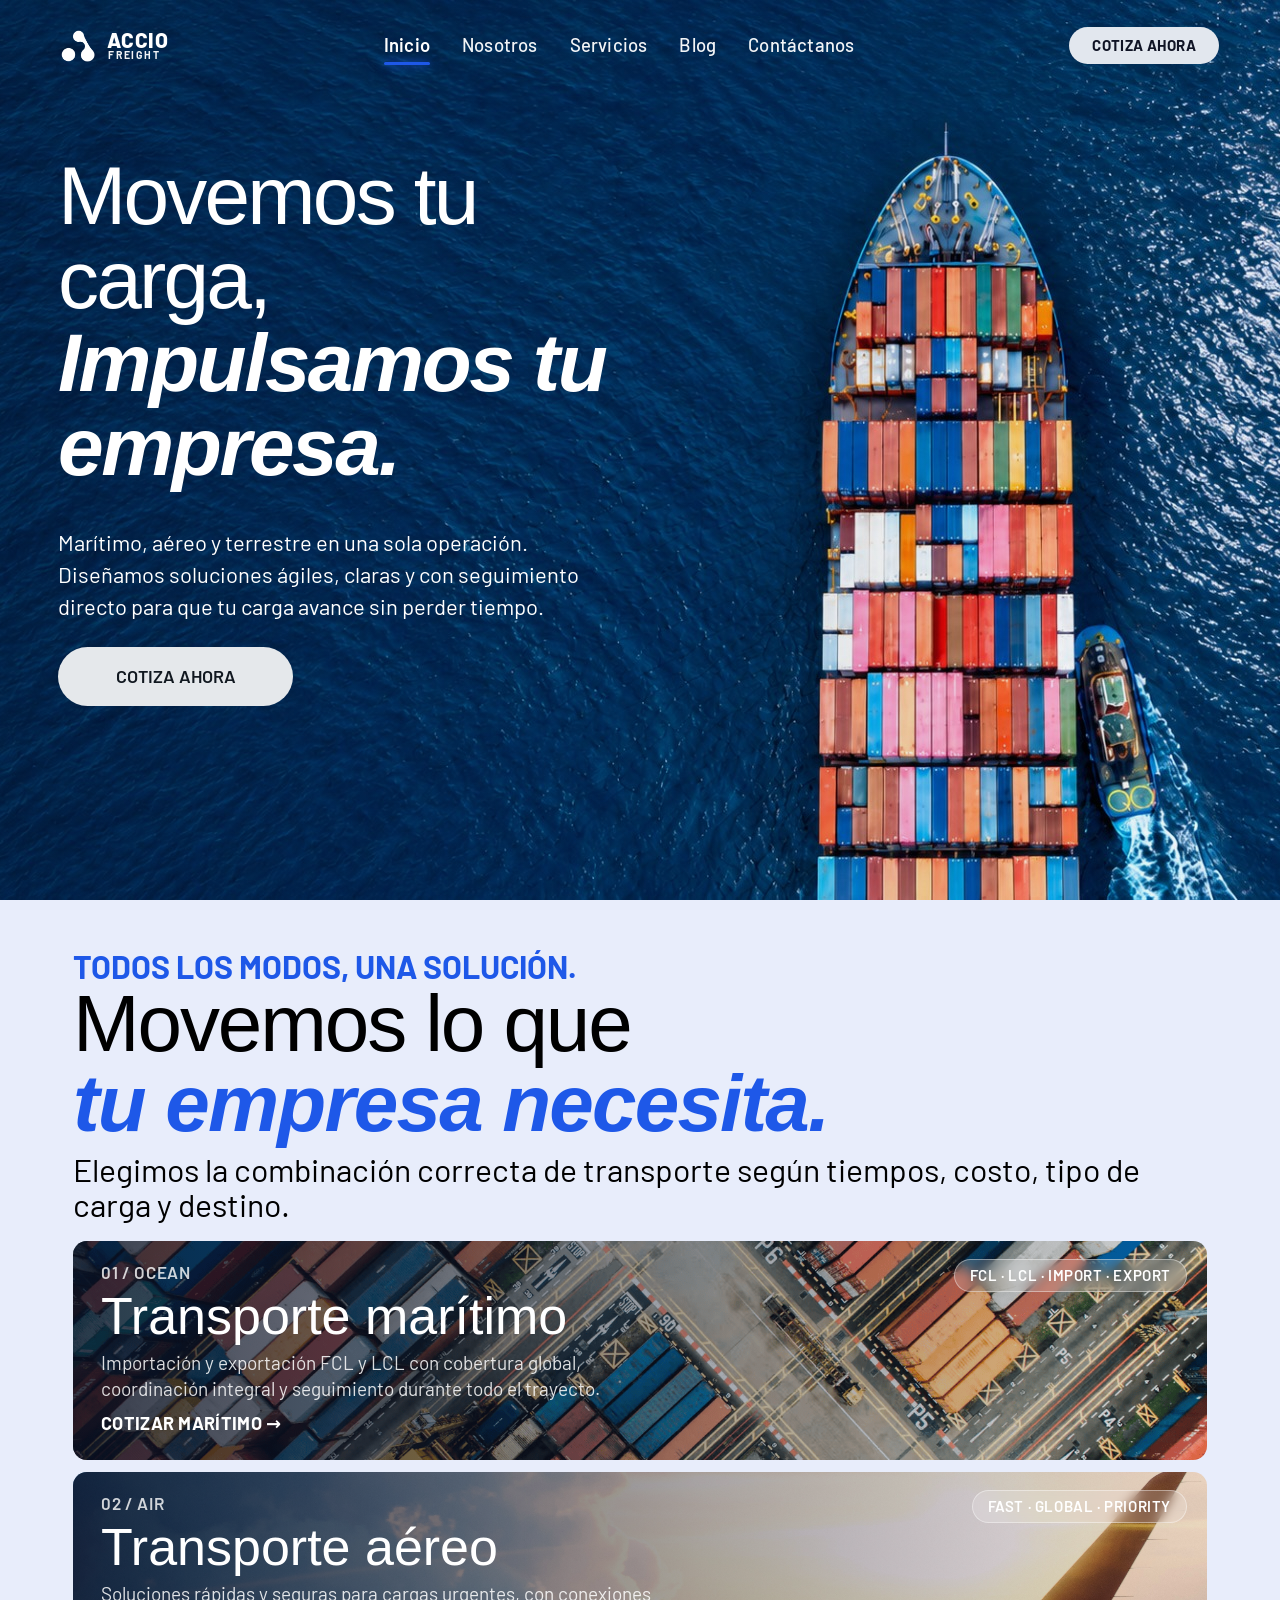
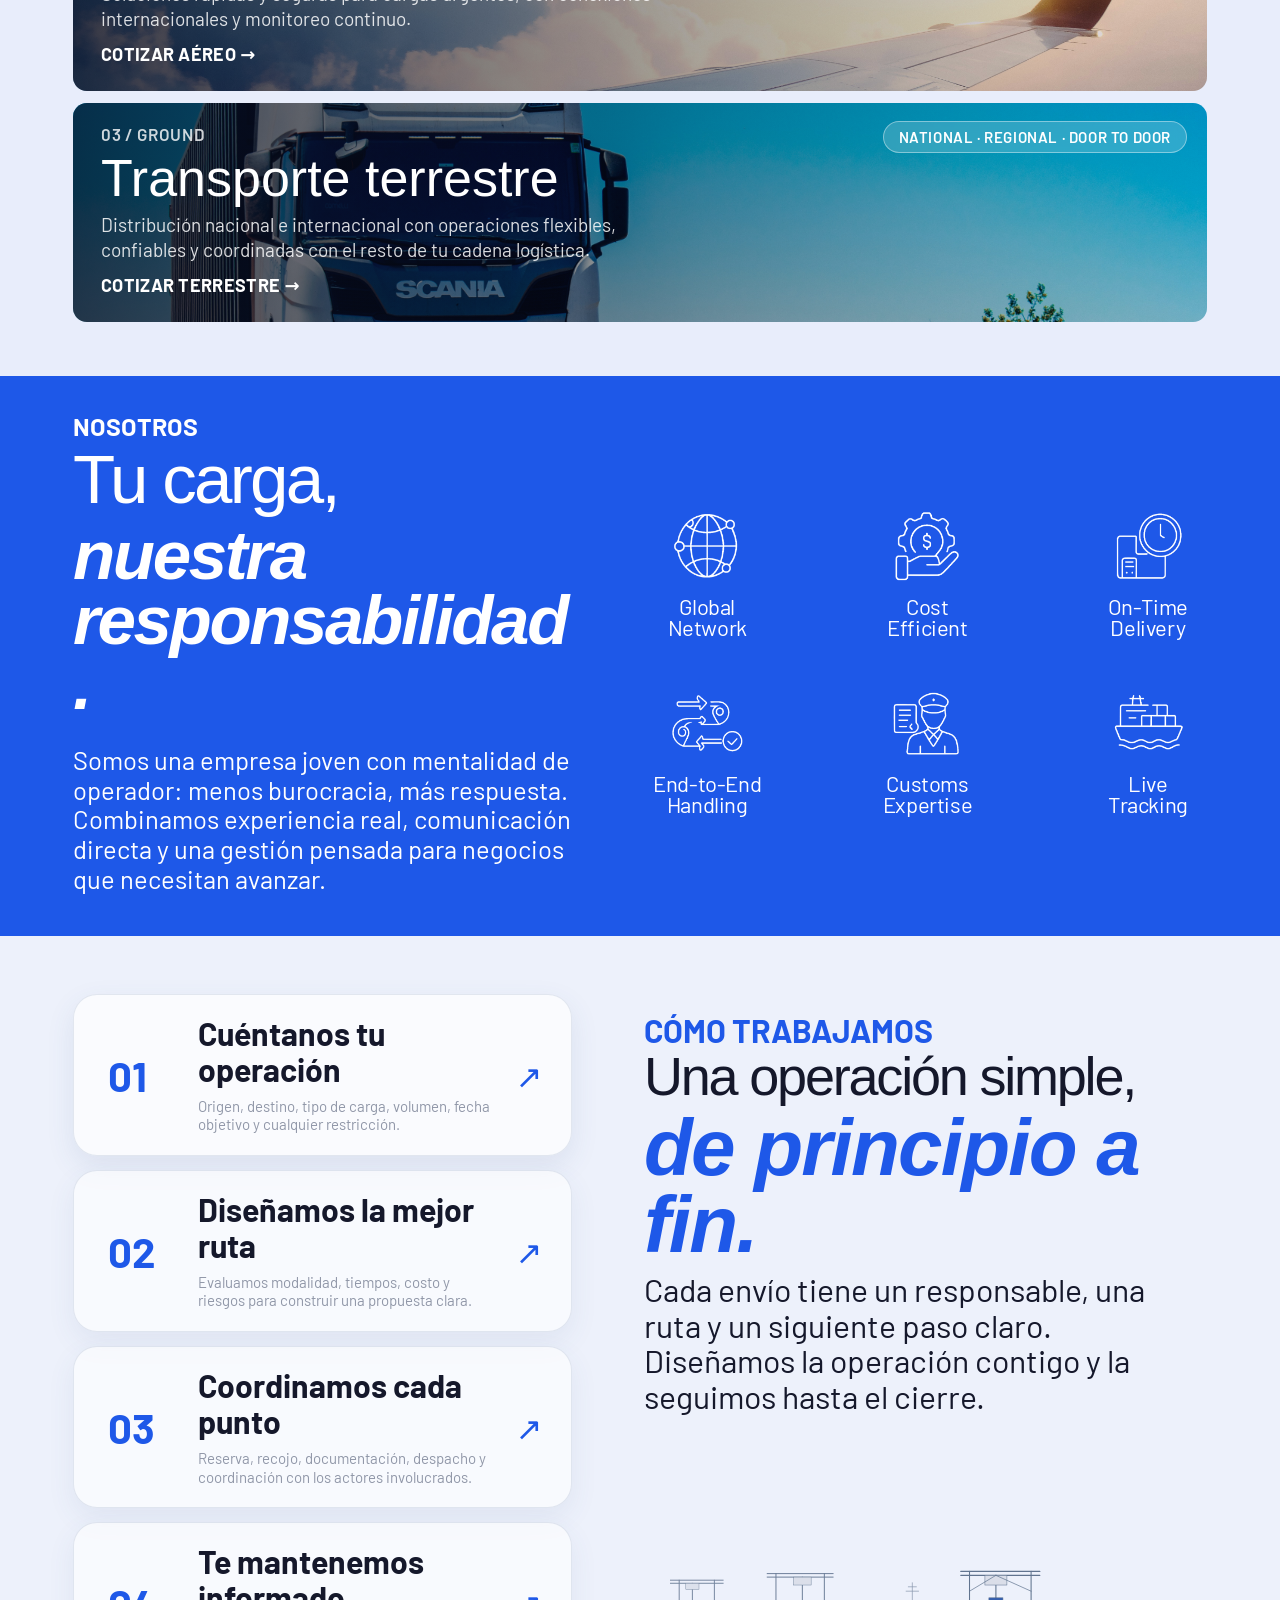
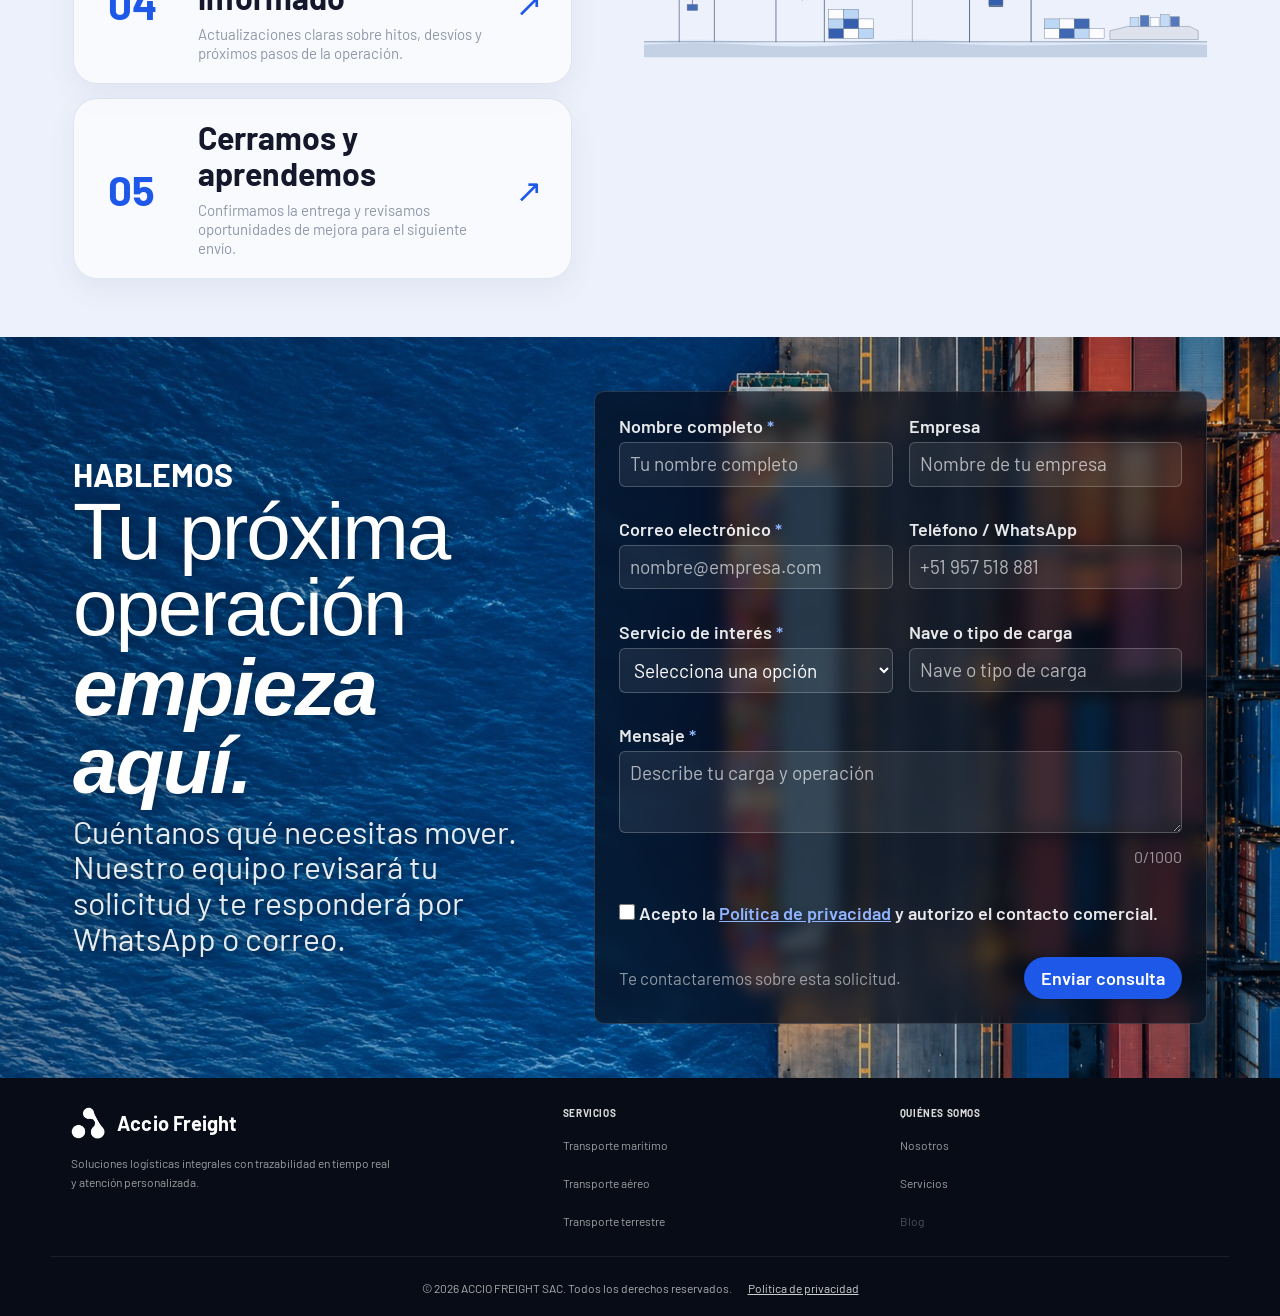
==== index.html @ 38544fed "Configurar SEO completo: favicon cuadrado, Open Graph, Schema.org Organization, sitemap y robots.txt" ====
<!DOCTYPE html>
<html lang="es">
<head>
<meta charset="UTF-8">
<meta name="viewport" content="width=device-width, initial-scale=1">
<title>Accio Freight | Movemos tu carga, impulsamos tu empresa</title>
<meta name="description" content="Agencia de carga en Perú: importaciones y exportaciones por vía marítima, aérea y terrestre, con respuesta directa y seguimiento de tu operación.">
<meta name="theme-color" content="#080c16">
<link rel="canonical" href="https://acciofreight.com/">

<!-- Favicon y Touch Icon para Google y Navegadores -->
<link rel="icon" type="image/png" sizes="512x512" href="favicon.png">
<link rel="apple-touch-icon" href="favicon.png">

<!-- Open Graph / Redes Sociales (WhatsApp, LinkedIn, Facebook) -->
<meta property="og:type" content="website">
<meta property="og:url" content="https://acciofreight.com/">
<meta property="og:title" content="Accio Freight | Movemos tu carga, impulsamos tu empresa">
<meta property="og:description" content="Agencia de carga en Perú: importaciones y exportaciones por vía marítima, aérea y terrestre, con respuesta directa y seguimiento de tu operación.">
<meta property="og:image" content="https://acciofreight.com/favicon.png">
<meta property="og:site_name" content="Accio Freight">

<!-- Twitter Cards -->
<meta name="twitter:card" content="summary">
<meta name="twitter:title" content="Accio Freight | Movemos tu carga, impulsamos tu empresa">
<meta name="twitter:description" content="Agencia de carga en Perú: importaciones y exportaciones por vía marítima, aérea y terrestre.">
<meta name="twitter:image" content="https://acciofreight.com/favicon.png">

<!-- Datos Estructurados Schema.org para Google (Knowledge Graph y Logo) -->
<script type="application/ld+json">
{
  "@context": "https://schema.org",
  "@type": "Organization",
  "name": "Accio Freight",
  "alternateName": "ACCIO FREIGHT SAC",
  "url": "https://acciofreight.com/",
  "logo": "https://acciofreight.com/favicon.png",
  "description": "Agencia de carga en Perú: importaciones y exportaciones por vía marítima, aérea y terrestre.",
  "sameAs": [
    "https://es.linkedin.com/company/accio-freight"
  ]
}
</script>

<link rel="preconnect" href="https://fonts.googleapis.com">
<link rel="preconnect" href="https://fonts.gstatic.com" crossorigin>

<link href="https://fonts.googleapis.com/css2?family=Barlow:ital,wght@0,400;0,500;0,600;0,700;1,700&display=swap" rel="stylesheet">
<style>
  :root{
    --blue:#1e58e8;
    --blue-dark:#123ea8;
    --lavender:#e7edfc;
    --navy:#080c16;
    --ink:#101425;
    --muted:#5c6272;
    --white:#ffffff;
    --radius:14px;
    --font-bukra:'29LT Bukra SemiCondensed','29LT Bukra',Arial Narrow,sans-serif;
  }
  *{box-sizing:border-box;margin:0;padding:0;}
  html{scroll-behavior:smooth;}
  body{
    font-family:'Barlow',system-ui,sans-serif;
    color:var(--ink);
    background:var(--white);
    line-height:1.55;
    font-size:20.8px;
    overflow-wrap:break-word;
    -webkit-font-smoothing:antialiased;
  }
  h1,h2,h3,h4{font-family:'Barlow',sans-serif;}
  img{max-width:100%;display:block;}
  a{text-decoration:none;color:inherit;}
  .wrap{max-width:1240px;margin:0 auto;padding:0 40px;}
  @media (max-width:640px){.wrap{padding:0 22px;}}
  .sr-only{position:absolute;width:1px;height:1px;padding:0;margin:-1px;overflow:hidden;clip:rect(0,0,0,0);white-space:nowrap;border:0;}
  .sr-only.focusable:focus{
    position:fixed;top:12px;left:12px;width:auto;height:auto;margin:0;overflow:visible;
    clip:auto;white-space:normal;z-index:9999;background:var(--blue);color:var(--white);
    padding:12px 20px;border:1px solid transparent;border-radius:999px;font-family:'Barlow',sans-serif;font-weight:600;
  }
  :focus-visible{outline:2px solid var(--blue);outline-offset:3px;}
  @media (prefers-reduced-motion: reduce){
    *{animation:none !important;transition:none !important;scroll-behavior:auto !important;}
  }
  @media (forced-colors: active){
    header,header *,.hero h1,.card,.card *,.contact,.contact *{forced-color-adjust:none;}
  }
  .btn{
    display:inline-flex;align-items:center;gap:6px;
    background:var(--blue);color:#fff;
    font-weight:600;font-size:18.2px;font-family:'Barlow',sans-serif;
    padding:13px 26px;border-radius:999px;
    border:1px solid transparent;cursor:pointer;transition:background .2s ease;
  }
  .btn:hover{background:var(--blue-dark);}

  /* Header */
  header{position:absolute;top:0;left:0;right:0;z-index:10;padding:28px 0;}
  header .wrap{display:flex;align-items:center;justify-content:space-between;}
  .logo{display:flex;align-items:center;gap:10px;color:#fff;font-weight:700;font-size:20.8px;font-family:'Barlow',sans-serif;}
  .logo-mark{height:34px;width:auto;flex-shrink:0;display:block;}
  nav{display:flex;align-items:center;gap:36px;}
  .nav-links{display:flex;gap:32px;}
  .nav-links a{color:rgba(255,255,255,.95);font-size:19.5px;font-weight:500;}
  .nav-links a:hover{opacity:.8;}
  .btn-cta{background:#e2e7ee;color:#101425;font-weight:600;font-size:16.25px;letter-spacing:.3px;padding:12px 22px;border:1px solid transparent;}
  .btn-cta:hover{background:#fff;}
  .menu-toggle{display:none;background:none;border:0;padding:10px;cursor:pointer;}
  .menu-toggle span{display:block;width:26px;height:2px;background:#fff;border-radius:2px;margin:5px 0;transition:transform .25s ease,opacity .2s ease;}
  .menu-toggle[aria-expanded="true"] span:nth-child(1){transform:translateY(7px) rotate(45deg);}
  .menu-toggle[aria-expanded="true"] span:nth-child(2){opacity:0;}
  .menu-toggle[aria-expanded="true"] span:nth-child(3){transform:translateY(-7px) rotate(-45deg);}
  @media (max-width:880px){
    nav{gap:14px;}
    .menu-toggle{display:block;}
    .nav-links{
      display:none;position:absolute;top:100%;left:0;right:0;
      flex-direction:column;gap:0;
      background:rgba(8,12,25,.97);
      padding:6px 22px 14px;
      border-top:1px solid rgba(255,255,255,.12);
      box-shadow:0 18px 30px rgba(0,0,0,.35);
    }
    .nav-links.open{display:flex;}
    .nav-links a{padding:14px 0;font-size:18.2px;border-bottom:1px solid rgba(255,255,255,.08);}
    .nav-links a:last-child{border-bottom:0;}
  }
  @media (max-width:640px){
    header{padding:18px 0;}
    header .logo-text{display:none;}
    .btn-cta{font-size:14.5px;padding:11px 16px;}
  }

  /* Hero */
  .hero{
    position:relative;min-height:100vh;
    display:flex;align-items:flex-start;justify-content:center;text-align:center;
    background:
      linear-gradient(180deg, rgba(6,10,30,.58) 0%, rgba(6,10,30,.46) 18%, rgba(6,10,30,.40) 45%, rgba(6,10,30,.32) 75%, rgba(6,10,30,.44) 100%),
      url('image1.jpg') center center/cover no-repeat;
    padding:170px 24px 60px;
  }
  .hero h1{
    color:#fff;font-weight:400;font-size:clamp(29px,7.46vw,86px);
    letter-spacing:1px;line-height:1.3;max-width:1560px;margin:0 auto;
    text-transform:uppercase;
    position:relative;top:10vh;
  }
  @media (max-width:640px){
    .hero{min-height:92vh;padding:130px 20px 50px;}
    .hero h1{font-size:clamp(32px,5.95vw,46px);letter-spacing:.5px;line-height:1.25;}
    .hero h1 br{display:none;}
  }

  /* Services */
  .services{background:var(--lavender);padding:100px 0 90px;}
  .eyebrow{color:var(--blue);font-weight:700;font-size:16.9px;letter-spacing:.4px;margin-bottom:16px;font-family:'Barlow',sans-serif;}
  .services h2{
    font-family:var(--font-bukra);
    font-size:clamp(36.4px,4.68vw,52px);
    font-weight:400;
    line-height:1.2;
    color:var(--ink);
  }
  .services h2 em{
    font-family:var(--font-bukra);
    color:var(--blue);
    font-style:italic;
    font-weight:400;
    display:block;
  }
  .services p.lead{
    font-family:'Barlow',sans-serif;
    color:var(--muted);
    max-width:none;
    margin-top:18px;
    font-size:20.8px;
  }
  .cards{margin-top:44px;display:flex;flex-direction:column;gap:18px;}
  .card{
    position:relative;border-radius:var(--radius);overflow:hidden;
    min-height:230px;display:flex;flex-direction:column;justify-content:flex-end;
    background-size:cover;background-position:center;
    color:#fff;padding:30px 34px;
  }
  .card::before{content:"";position:absolute;inset:0;background:linear-gradient(90deg, rgba(6,10,30,.72) 0%, rgba(6,10,30,.4) 45%, rgba(6,10,30,.08) 100%);}
  .card-1{background-image:url('images/maritimo.png');}
  .card-2{background-image:url('images/aereo.jpeg');}
  .card-3{background-image:url('images/transparente.jpeg');}
  .card-tag-pill{position:absolute;top:24px;right:28px;z-index:1;background:rgba(110,110,110,.88);border:1px solid rgba(255,255,255,.4);border-radius:999px;padding:6px 14px;font-size:13.65px;letter-spacing:.6px;font-weight:600;text-transform:uppercase;color:#fff;backdrop-filter:blur(6px);box-shadow:0 2px 10px rgba(0,0,0,.35);}
  .card-inner{position:relative;z-index:1;max-width:560px;}
  .card-tag{font-size:14.95px;letter-spacing:.8px;color:rgba(255,255,255,.8);margin-bottom:10px;font-weight:600;text-transform:uppercase;}
  .card h3{font-size:clamp(30px,5vw,45.5px);font-weight:600;margin-bottom:10px;line-height:1.15;}
  .card p{font-size:17.55px;color:rgba(255,255,255,.85);max-width:430px;margin-bottom:16px;font-family:'Barlow',sans-serif;}
  .card .link{font-size:16.25px;font-weight:700;color:#fff;letter-spacing:.3px;}
  @media (max-width:640px){
    .cards{gap:16px;}
    .card{min-height:210px;padding:56px 22px 26px;}
    .card-tag-pill{top:16px;right:16px;font-size:11.5px;padding:6px 12px;letter-spacing:.4px;}
    .card p{font-size:16.5px;}
    .card .link{font-size:15px;}
  }

  /* Nosotros - blue block */
  .about{background:var(--blue);color:#fff;padding:90px 0;}
  .about-grid{display:grid;grid-template-columns:1fr 1.05fr;gap:60px;align-items:center;}
  @media (max-width:900px){.about-grid{grid-template-columns:1fr;gap:44px;}}
  .about .eyebrow{
    color:#fff;
    font-family:'Barlow',sans-serif;
    font-size:17px;
    font-weight:700;
    letter-spacing:.35px;
    line-height:1.1;
    margin-bottom:10px;
  }
  .about h2{
    font-family:var(--font-bukra);
    font-size:clamp(48px,5.6vw,64px);
    font-weight:400;
    line-height:.93;
    letter-spacing:-1px;
  }
  .about h2 em{
    font-family:var(--font-bukra);
    font-style:italic;
    font-weight:700;
    display:block;
  }
  .about p{
    color:rgba(255,255,255,.85);
    margin-top:18px;
    font-family:'Barlow',sans-serif;
    font-size:20px;
    font-weight:400;
    line-height:1.18;
    max-width:470px;
    text-align:left;
  }
  @media (max-width:640px){
    .about h2{font-size:clamp(42px,12vw,56px);}
    .about p{font-size:18.2px;}
  }
  .feature-grid{display:grid;grid-template-columns:1fr 1fr 1fr;gap:34px 24px;}
  @media (max-width:520px){.feature-grid{grid-template-columns:1fr 1fr;}}
  .feature{text-align:center;}
  .feature svg{width:34px;height:34px;margin:0 auto 12px;display:block;}
  .feature span{display:block;font-size:18.2px;font-weight:600;line-height:1.35;font-family:'Barlow',sans-serif;}

  /* Process */
  .process{padding:100px 0;background:var(--lavender);}
  .process-grid{display:grid;grid-template-columns:1fr 1.1fr;gap:60px;align-items:center;}
  @media (max-width:900px){.process-grid{grid-template-columns:1fr;gap:44px;}}
  .process h2{font-size:clamp(36.4px,4.68vw,52px);font-weight:400;line-height:1.2;max-width:460px;color:var(--ink);}
  .process h2 em{color:var(--blue);font-style:italic;font-weight:700;display:block;}
  .process p{color:var(--muted);margin-top:18px;max-width:440px;font-size:20.15px;}
  .steps{display:flex;flex-direction:column;gap:10px;}
  .step{
    display:flex;gap:18px;align-items:center;
    border-radius:12px;padding:20px 24px;background:rgba(255,255,255,.5);
    transition:background .2s ease;
  }
  .step:first-child{background:#fff;box-shadow:0 10px 30px rgba(30,88,232,.1);}
  .step-num{font-weight:700;color:var(--blue);font-size:24.3px;font-family:'Barlow',sans-serif;min-width:38px;}
  .step-body{flex:1;}
  .step h4{font-size:17.15px;font-weight:600;margin-bottom:4px;font-family:'Barlow',sans-serif;}
  .step p{margin:0;font-size:13.8px;color:var(--muted);max-width:none;}
  .step-arrow{width:30px;height:30px;border-radius:50%;border:1px solid #c9d3ef;display:flex;align-items:center;justify-content:center;flex-shrink:0;color:var(--blue);font-size:15.5px;}

  /* Contact */
  .contact{position:relative;padding:0;color:#fff;}
  .contact-bg{
    position:relative;min-height:640px;display:flex;align-items:center;
    background:
      linear-gradient(90deg, rgba(4,10,30,.78) 0%, rgba(4,10,30,.45) 45%, rgba(4,10,30,.2) 100%),
      url('image2.jpg') center/cover no-repeat;
  }
  .contact-inner{position:relative;width:100%;max-width:1240px;margin:0 auto;padding:80px 40px;display:grid;grid-template-columns:1fr 1.15fr;gap:40px;align-items:center;}
  @media (max-width:900px){
    .contact-inner{grid-template-columns:1fr;gap:34px;padding:56px 22px;}
    .contact-bg{min-height:0;}
  }
  .contact .eyebrow{color:#fff;}
  .contact h2{font-size:clamp(36.4px,4.94vw,54.6px);font-weight:400;line-height:1.15;text-shadow:0 2px 16px rgba(0,0,0,.55);}
  .contact h2 em{font-style:italic;font-weight:700;display:block;}
  .contact-text p{color:rgba(255,255,255,.9);margin-top:18px;max-width:400px;font-size:19.5px;text-shadow:0 1px 10px rgba(0,0,0,.5);}
  form{
    background:rgba(8,12,25,.72);
    border:1px solid rgba(255,255,255,.14);
    border-radius:var(--radius);
    padding:30px;backdrop-filter:blur(8px);
    display:grid;gap:16px;
  }
  .form-row{display:grid;grid-template-columns:1fr 1fr;gap:16px;}
  @media (max-width:480px){
    .form-row{grid-template-columns:1fr;}
    form{padding:22px 18px;}
    .step{padding:16px 14px;gap:12px;}
    .step-num{font-size:32px;min-width:32px;}
    .step-arrow{width:26px;height:26px;font-size:13px;}
  }
  .field label{display:block;font-size:15.6px;font-weight:600;margin-bottom:6px;color:rgba(255,255,255,.9);}
  .field label .req{color:#8fb3ff;}
  input,select,textarea{
    width:100%;background:rgba(255,255,255,.07);
    border:1px solid rgba(255,255,255,.22);border-radius:8px;
    padding:11px 13px;color:#fff;font-size:17.55px;font-family:inherit;
    transition:border-color .2s ease, background .2s ease, box-shadow .2s ease;
  }
  input:hover,select:hover,textarea:hover{background:rgba(255,255,255,.1);}
  input:focus,select:focus,textarea:focus{
    outline:none;border-color:#8fb3ff;background:rgba(255,255,255,.1);
    box-shadow:0 0 0 3px rgba(30,88,232,.35);
  }
  input.invalid,select.invalid,textarea.invalid{border-color:rgba(255,140,140,.75);}
  input::placeholder,textarea::placeholder{color:rgba(255,255,255,.65);}
  select option{color:#000;}
  textarea{resize:vertical;min-height:110px;}
  .honeypot{position:absolute;left:-9999px;top:auto;width:1px;height:1px;overflow:hidden;border:0;padding:0;}
  .field-error{font-size:14.95px;color:#8fb3ff;margin-top:5px;opacity:0;transition:opacity .2s ease;min-height:1em;}
  .field-error.show{opacity:1;}
  .char-count{text-align:right;font-size:14.3px;color:rgba(255,255,255,.55);margin-top:4px;}
  .char-count.warning{color:#ffd28f;}
  .char-count.danger{color:#ff9f9f;}
  .consent{display:flex;align-items:flex-start;gap:8px;font-size:15.6px;color:rgba(255,255,255,.75);}
  .consent input{width:auto;min-width:16px;height:16px;margin-top:2px;accent-color:var(--blue);cursor:pointer;}
  .consent a{text-decoration:underline;color:#8fb3ff;font-weight:600;}
  .consent a:hover{color:#fff;}
  .form-footer{display:flex;align-items:center;justify-content:space-between;gap:16px;flex-wrap:wrap;}
  .form-footer p{font-size:15.6px;color:rgba(255,255,255,.55);}
  .btn .spinner{
    width:14px;height:14px;border:2px solid rgba(255,255,255,.35);border-top-color:#fff;
    border-radius:50%;display:none;animation:spin .7s linear infinite;
  }
  .btn.loading .spinner{display:inline-block;}
  .btn.loading .btn-text{opacity:.7;}
  .btn:disabled{opacity:.65;cursor:not-allowed;}
  @keyframes spin{to{transform:rotate(360deg);}}
  .form-success{
    display:none;align-items:center;gap:10px;
    background:rgba(30,88,232,.3);border:1px solid rgba(143,179,255,.45);
    color:#fff;padding:14px 16px;border-radius:8px;font-size:16.9px;
  }
  .form-success.show{display:flex;}
  .form-error-banner{
    display:none;align-items:center;gap:10px;
    background:rgba(160,35,35,.35);border:1px solid rgba(255,140,140,.5);
    color:#fff;padding:14px 16px;border-radius:8px;font-size:16.9px;
  }
  .form-error-banner.show{display:flex;}
  .form-error-whatsapp{color:#8fb3ff;text-decoration:underline;font-weight:600;}
  .form-error-whatsapp:hover{color:#fff;}

  /* Footer */
  footer{background:var(--navy);color:rgba(255,255,255,.6);padding:56px 0 32px;}
  footer .wrap.footer-grid,
  footer .footer-bottom{
    width:min(92vw, 1200px) !important;
    max-width:1200px !important;
    margin-left:auto !important;
    margin-right:auto !important;
    padding-left:20px !important;
    padding-right:20px !important;
  }
  .footer-grid{display:grid;grid-template-columns:1.5fr 1fr 1fr;gap:40px;}
  .footer-grid .logo{color:#fff;margin-bottom:14px;}
  .footer-grid p{font-size:16.9px;max-width:320px;line-height:1.6;font-family:'Barlow',sans-serif;}
  .footer-grid h5{color:rgba(255,255,255,.85);font-size:14.95px;letter-spacing:.6px;margin-bottom:16px;font-family:'Barlow',sans-serif;text-transform:uppercase;}
  .footer-grid ul{list-style:none;display:flex;flex-direction:column;gap:10px;}
  .footer-grid ul a{font-size:17.55px;}
  .footer-grid ul a:hover{color:#fff;}
  .footer-grid ul a.disabled{opacity:.45;pointer-events:none;}
  .footer-bottom{
    margin-top:36px !important;
    padding-top:22px !important;
    border-top:1px solid rgba(255,255,255,.08);
    font-size:13px;
    display:flex !important;
    justify-content:center !important;
    align-items:center !important;
    flex-wrap:wrap;
    gap:16px;
    color:rgba(255,255,255,.65);
  }
  .footer-bottom a{
    color:rgba(255,255,255,.8);
    text-decoration:underline;
    transition:color .2s ease;
  }
  .footer-bottom a:hover{
    color:#fff;
  }

  @media (max-width:768px){
    .footer-grid{grid-template-columns:1fr !important;gap:28px !important;}
    .footer-bottom{flex-direction:column !important;text-align:center !important;gap:10px !important;}
  }


  /* =========================================================
     Ajustes visuales basados en la maqueta PDF de Accio Freight
     Tipografía: Barlow + 29LT Bukra SemiCondensed (si está instalada/licenciada)
     ========================================================= */
  :root{
    --blue:#1e58e8;
    --blue-dark:#123ea8;
    --lavender:#edf1fb;
    --ink:#15182b;
  }

  body{font-size:18px;background:#fff;}
  .wrap{max-width:1180px;padding:0 42px;}

  /* Encabezado superpuesto sobre hero */
  header{padding:22px 0;}
  header .wrap{max-width:1180px;}
  .logo{font-size:15px;letter-spacing:.2px;}
  .logo-mark{height:30px;}
  nav{gap:28px;}
  .nav-links{gap:26px;}
  .nav-links a{font-size:14px;font-weight:500;letter-spacing:.2px;}
  .btn-cta{font-size:12px;padding:9px 20px;border-radius:999px;}

  /* HERO: composición izquierda como la maqueta */
  .hero{
    min-height:620px;
    height:76vh;
    max-height:760px;
    display:flex;
    align-items:center;
    justify-content:flex-start;
    text-align:left;
    padding:110px 0 44px;
    background:
      linear-gradient(90deg, rgba(3,22,48,.28) 0%, rgba(3,22,48,.12) 46%, rgba(3,22,48,.02) 100%),
      url('[data-uri]') center center/cover no-repeat;
  }
  .hero-content{width:min(1180px,100%);margin:0 auto;padding:0 42px;color:#fff;}
  .hero h1{
    position:static;
    margin:0;
    max-width:610px;
    font-family:var(--font-bukra);
    font-size:clamp(48px,5.1vw,78px);
    font-weight:400;
    letter-spacing:-1.6px;
    line-height:.94;
    text-transform:none;
    text-shadow:0 2px 18px rgba(0,0,0,.22);
  }
  .hero h1 em{font-family:var(--font-bukra);font-style:italic;font-weight:400;}
  .hero-content p{
    margin-top:22px;
    max-width:650px;
    font-family:'Barlow',sans-serif;
    font-size:17px;
    font-weight:500;
    line-height:1.22;
    color:rgba(255,255,255,.96);
    text-shadow:0 1px 10px rgba(0,0,0,.35);
  }
  .hero-btn{margin-top:18px;background:#fff;color:#101425;font-size:12px;padding:9px 21px;}
  .hero-btn:hover{background:#eef1f4;}

  /* Servicios */
  .services{padding:50px 0 54px;background:var(--lavender);}
  .services .eyebrow{font-size:13px;margin-bottom:0;color:#1e58e8;letter-spacing:.25px;line-height:1.05;}
  .services h2{
    font-family:var(--font-bukra);
    font-size:clamp(39px,4.4vw,58px);
    line-height:.98;
    letter-spacing:-1px;
    margin-top:0;
  }
  .services h2 em{font-family:var(--font-bukra);font-style:italic;font-weight:400;color:#1e58e8;}
  .services p.lead{margin-top:8px;font-size:16px;color:#252a37;}
  .cards{margin-top:18px;gap:12px;}
  .card{min-height:178px;border-radius:14px;padding:22px 28px;background-position:center;}
  .card::before{background:linear-gradient(90deg,rgba(8,15,35,.78),rgba(8,15,35,.35) 55%,rgba(8,15,35,.08));}
  .card-inner{max-width:590px;}
  .card-tag{font-size:10px;margin-bottom:5px;letter-spacing:.65px;}
  .card h3{font-family:var(--font-bukra);font-size:36px;line-height:1;font-weight:400;margin-bottom:6px;}
  .card p{font-size:12.5px;line-height:1.28;max-width:535px;margin-bottom:9px;}
  .card .link{font-size:10.5px;}
  .card-tag-pill{top:18px;right:20px;font-size:9px;padding:5px 10px;background:rgba(255,255,255,.18);box-shadow:none;}

  /* Nosotros */
  .about{padding:54px 0;background:var(--blue);}
  .about-grid{grid-template-columns:.92fr 1.08fr;gap:72px;}
  .about .eyebrow{font-size:13px;margin-bottom:3px;}
  .about h2{font-family:var(--font-bukra);font-size:clamp(42px,4.5vw,59px);font-weight:400;line-height:.92;letter-spacing:-1px;}
  .about h2 em{font-family:var(--font-bukra);font-style:italic;font-weight:400;}
  .about p{font-size:16px;line-height:1.25;max-width:450px;margin-top:13px;text-align:left;}
  .feature-grid{gap:26px 22px;}
  .feature svg{width:36px;height:36px;margin-bottom:7px;}
  .feature span{font-size:15px;font-weight:500;line-height:1.08;}

  /* Proceso: pasos a la izquierda, texto a la derecha como PDF */
  .process{padding:48px 0 44px;background:var(--lavender);position:relative;overflow:hidden;}
  .process-grid{grid-template-columns:1.05fr .95fr;gap:72px;align-items:center;}
  .process-grid>.steps{order:1;}
  .process-grid>.process-copy{order:2;}
  .process .eyebrow{font-size:13px;margin-bottom:3px;}
  .process h2{font-family:var(--font-bukra);font-size:clamp(39px,4.25vw,55px);font-weight:400;line-height:.94;max-width:510px;letter-spacing:-.8px;}
  .process h2 em{font-family:var(--font-bukra);font-style:italic;font-weight:400;color:#1e58e8;}
  .process p{font-size:15.5px;line-height:1.25;max-width:510px;margin-top:13px;color:#313746;}
  .steps{gap:8px;}
  .step{padding:12px 18px;background:#fff;border-radius:10px;box-shadow:0 4px 16px rgba(58,84,140,.07);}
  .step:first-child{box-shadow:0 5px 18px rgba(40,99,232,.11);}
  .step-num{font-size:18px;min-width:32px;}
  .step h4{font-size:13px;margin-bottom:1px;}
  .step p{font-size:10.5px;margin:0;color:#7a8190;}
  .step-arrow{width:24px;height:24px;font-size:12px;}

  /* Contacto */
  .contact-bg{
    min-height:500px;
    background:
      linear-gradient(90deg,rgba(3,22,48,.43) 0%,rgba(3,22,48,.20) 45%,rgba(3,22,48,.18) 100%),
      url('[data-uri]') center center/cover no-repeat;
  }
  .contact-inner{max-width:1180px;padding:54px 42px;grid-template-columns:.85fr 1.15fr;gap:68px;}
  .contact .eyebrow{font-size:13px;margin-bottom:3px;}
  .contact h2{font-family:var(--font-bukra);font-size:clamp(43px,4.7vw,61px);font-weight:400;line-height:.93;text-shadow:0 2px 12px rgba(0,0,0,.3);}
  .contact h2 em{font-family:var(--font-bukra);font-style:italic;font-weight:400;}
  .contact-text p{font-size:15px;line-height:1.22;margin-top:14px;}
  form{padding:24px;background:rgba(8,12,25,.68);border-radius:10px;gap:12px;}
  .field label{font-size:11px;margin-bottom:4px;}
  input,select,textarea{font-size:13px;padding:9px 10px;border-radius:6px;}
  textarea{min-height:82px;}
  .consent,.form-footer p{font-size:11px;}
  .form-footer .btn{font-size:11px;padding:9px 16px;}

  /* Footer compacto */
  footer{padding:28px 0 18px;}
  .footer-grid{gap:28px;}
  .footer-grid p,.footer-grid ul a{font-size:12px;}
  .footer-grid h5{font-size:10px;margin-bottom:9px;}
  .footer-bottom{font-size:12px;margin:22px auto 0 !important;padding-top:14px;}

  @media (max-width:900px){
    .hero{height:auto;min-height:680px;background-position:64% center;}
    .hero-content{padding:0 28px;}
    .hero h1{font-size:clamp(46px,9vw,80px);max-width:520px;}
    .hero-content p{font-size:15px;max-width:520px;}
    .process-grid>div:first-child,.process-grid>.steps{order:initial;}
    .process-grid{grid-template-columns:1fr;gap:34px;}
    .contact-inner{grid-template-columns:1fr;gap:28px;}
  }
  @media (max-width:640px){
    .wrap{padding:0 22px;}
    .hero{min-height:650px;padding-top:95px;background-position:68% center;}
    .hero-content{padding:0 22px;}
    .hero h1{font-size:44px;line-height:.97;letter-spacing:-.8px;}
    .hero-content p{font-size:14px;max-width:330px;}
    .hero-desktop{display:none;}
    .services,.about,.process{padding-top:42px;padding-bottom:42px;}
    .services h2,.about h2,.process h2,.contact h2{font-size:40px;}
    .card{min-height:210px;padding:52px 20px 20px;}
    .card h3{font-size:31px;}
    .about-grid{grid-template-columns:1fr;gap:38px;}
    .contact-inner{padding:44px 22px;}
  }



  /* Tipografía de referencia — bloque Servicios */
  .services .eyebrow{
    font-family:'Barlow',system-ui,sans-serif !important;
    font-style:normal;
    font-weight:700;
  }
  .services h2{
    font-family:'29LT Bukra SemiCondensed','29LT Bukra',Arial Narrow,sans-serif !important;
    font-style:normal;
    font-weight:400;
  }
  .services h2 em{
    font-family:'29LT Bukra SemiCondensed','29LT Bukra',Arial Narrow,sans-serif !important;
    font-style:italic !important;
    font-weight:400;
  }
  .services p.lead{
    font-family:'Barlow',system-ui,sans-serif !important;
    font-style:normal;
    font-weight:400;
  }

  /* Ajuste final según captura de referencia del bloque Servicios */
  .services{
    background:#e8edfb !important;
  }
  .services .eyebrow{
    font-family:'Barlow',system-ui,sans-serif !important;
    color:#1e58e8 !important;
    font-size:32px !important;
    line-height:1 !important;
    font-weight:700 !important;
    letter-spacing:0 !important;
    margin-bottom:4px !important;
  }
  .services h2{
    font-family:'29LT Bukra SemiCondensed','29LT Bukra','Arial Narrow',sans-serif !important;
    color:#000 !important;
    font-size:80px !important;
    line-height:.94 !important;
    font-weight:400 !important;
    letter-spacing:-2.1px !important;
    margin:0 !important;
  }
  .services h2 em{
    font-family:'29LT Bukra SemiCondensed','29LT Bukra','Arial Narrow',sans-serif !important;
    color:#1e58e8 !important;
    font-size:80px !important;
    line-height:.98 !important;
    font-style:italic !important;
    font-weight:700 !important;
    letter-spacing:-1.8px !important;
    margin-top:4px !important;
  }
  .services p.lead{
    font-family:'Barlow',system-ui,sans-serif !important;
    color:#000 !important;
    font-size:32px !important;
    line-height:1.12 !important;
    font-weight:400 !important;
    letter-spacing:0 !important;
    margin-top:8px !important;
  }

  @media (max-width:900px){
    .services .eyebrow{font-size:18px !important;}
    .services h2{font-size:56px !important;}
    .services p.lead{font-size:32px !important;}
  }
  @media (max-width:640px){
    .services .eyebrow{font-size:15px !important;}
    .services h2{font-size:42px !important;letter-spacing:-1.2px !important;}
    .services p.lead{font-size:18px !important;line-height:1.2 !important;}
  }

</style>
<noscript><style>
  @media (max-width:880px){
    header{position:static!important;background:var(--navy);}
    nav{flex-wrap:wrap;}
    .nav-links{display:flex!important;position:static;flex-direction:row;flex-wrap:wrap;gap:0 18px;background:none;padding:6px 0;border:0;box-shadow:none;}
    .nav-links a{padding:8px 0;border-bottom:0;font-size:17px;}
    .menu-toggle{display:none!important;}
    .hero{padding-top:64px;}
  }
</style></noscript>

<style id="hero-second-capture-adjustments">
/* Ajuste fino del hero para replicar la segunda captura (1536 × 877) */
@media (min-width: 901px){
  header{
    padding:25px 0 0;
  }
  header .wrap{
    width:100%;
    max-width:none;
    padding:0 38px;
  }
  .logo{
    gap:13px;
    font-size:20px;
    font-weight:700;
    letter-spacing:.1px;
  }
  .logo-mark{
    height:34px;
    width:auto;
  }
  nav{
    gap:32px;
  }
  .nav-links{
    gap:34px;
  }
  .nav-links a{
    font-size:18px;
    font-weight:500;
    letter-spacing:.15px;
  }
  .btn-cta{
    min-width:169px;
    min-height:53px;
    justify-content:center;
    padding:15px 28px;
    border-radius:999px;
    font-size:16px;
    font-weight:600;
    letter-spacing:.15px;
  }

  .hero{
    min-height:100vh;
    height:100vh;
    max-height:none;
    padding:0;
    align-items:center;
    justify-content:flex-start;
    text-align:left;
    background-position:center center;
    background-size:cover;
  }
  .hero-content{
    width:100%;
    max-width:none;
    margin:0;
    padding:0 27px;
    transform:translateY(42px);
  }
  .hero h1{
    max-width:620px;
    margin:0;
    font-family:var(--font-bukra);
    font-size:clamp(76px,5.75vw,89px);
    font-weight:400;
    line-height:1.08;
    letter-spacing:-2.1px;
    text-transform:none;
    text-shadow:0 2px 16px rgba(0,0,0,.18);
  }
  .hero h1 em{
    font-family:var(--font-bukra);
    font-style:italic;
    font-weight:400;
  }
  .hero-content p{
    max-width:660px;
    margin-top:28px;
    font-family:'Barlow',system-ui,sans-serif;
    font-size:32px;
    font-weight:500;
    line-height:1.35;
    color:#fff;
    text-shadow:0 1px 8px rgba(0,0,0,.3);
  }
  .hero-btn{
    min-width:167px;
    min-height:52px;
    justify-content:center;
    margin-top:22px;
    padding:14px 28px;
    border-radius:999px;
    font-size:16px;
    font-weight:600;
    letter-spacing:.05px;
    background:#fff;
    color:#101425;
  }
}
</style>


<style>
  /* Ajuste final de grosor para "nuestra responsabilidad." */
  .about h2 em{
    font-family:var(--font-bukra);
    font-style:italic;
    font-weight:800;
  }
</style>


<style>
  /* Replica tipográfica del bloque Servicios en "Cómo trabajamos".
     Se conservan los colores existentes de la sección. */
  .process .eyebrow{
    font-family:'Barlow',system-ui,sans-serif !important;
    font-style:normal !important;
    font-size:32px !important;
    line-height:1 !important;
    font-weight:700 !important;
    letter-spacing:0 !important;
    margin-bottom:4px !important;
  }

  .process h2{
    font-family:'29LT Bukra SemiCondensed','29LT Bukra','Arial Narrow',sans-serif !important;
    font-style:normal !important;
    font-size:80px !important;
    line-height:.94 !important;
    font-weight:400 !important;
    letter-spacing:-2.1px !important;
    margin:0 !important;
    max-width:none !important;
  }

  .process h2 em{
    font-family:'29LT Bukra SemiCondensed','29LT Bukra','Arial Narrow',sans-serif !important;
    font-size:80px !important;
    line-height:.98 !important;
    font-style:italic !important;
    font-weight:700 !important;
    letter-spacing:-1.8px !important;
    margin-top:4px !important;
    display:block !important;
  }

  .process > .wrap.process-grid > div > p{
    font-family:'Barlow',system-ui,sans-serif !important;
    font-style:normal !important;
    font-size:32px !important;
    line-height:1.12 !important;
    font-weight:400 !important;
    letter-spacing:0 !important;
    margin-top:8px !important;
    max-width:none !important;
  }

  @media (max-width:900px){
    .process .eyebrow{font-size:18px !important;}
    .process h2{font-size:56px !important;}
    .process > .wrap.process-grid > div > p{font-size:32px !important;}
  }

  @media (max-width:640px){
    .process .eyebrow{font-size:15px !important;}
    .process h2{
      font-size:42px !important;
      letter-spacing:-1.2px !important;
    }
    .process > .wrap.process-grid > div > p{
      font-size:18px !important;
      line-height:1.2 !important;
    }
  }
</style>


<style>
  /* Replica tipográfica del bloque NOSOTROS en HABLEMOS.
     Se mantienen intactos los colores existentes de la sección. */
  .contact .eyebrow{
    font-family:'Barlow',system-ui,sans-serif !important;
    font-style:normal !important;
    font-size:32px !important;
    line-height:1 !important;
    font-weight:700 !important;
    letter-spacing:0 !important;
    margin-bottom:4px !important;
  }

  .contact h2{
    font-family:'29LT Bukra SemiCondensed','29LT Bukra','Arial Narrow',sans-serif !important;
    font-style:normal !important;
    font-size:80px !important;
    line-height:.94 !important;
    font-weight:400 !important;
    letter-spacing:-2.1px !important;
    margin:0 !important;
    max-width:none !important;
  }

  .contact h2 em{
    font-family:'29LT Bukra SemiCondensed','29LT Bukra','Arial Narrow',sans-serif !important;
    font-size:80px !important;
    line-height:.98 !important;
    font-style:italic !important;
    font-weight:800 !important;
    letter-spacing:-1.8px !important;
    margin-top:4px !important;
    display:block !important;
  }

  .contact-text p{
    font-family:'Barlow',system-ui,sans-serif !important;
    font-style:normal !important;
    font-size:32px !important;
    line-height:1.12 !important;
    font-weight:400 !important;
    letter-spacing:0 !important;
    margin-top:8px !important;
    max-width:none !important;
  }

  @media (max-width:900px){
    .contact .eyebrow{font-size:18px !important;}
    .contact h2{font-size:56px !important;}
    .contact-text p{font-size:32px !important;}
  }

  @media (max-width:640px){
    .contact .eyebrow{font-size:15px !important;}
    .contact h2{
      font-size:42px !important;
      letter-spacing:-1.2px !important;
    }
    .contact-text p{
      font-size:18px !important;
      line-height:1.2 !important;
    }
  }
</style>


<style>
/* === Ajuste visual final: CÓMO TRABAJAMOS según la captura de referencia === */
.process{
  position:relative !important;
  overflow:hidden !important;
  background:var(--lavender) !important;
  padding:58px 0 58px !important;
  min-height:670px !important;
}
.process .wrap.process-grid{
  width:min(95vw,1560px) !important;
  max-width:1560px !important;
  padding:0 18px !important;
  margin:0 auto !important;
  display:grid !important;
  grid-template-columns:minmax(0,44%) minmax(0,56%) !important;
  gap:72px !important;
  align-items:start !important;
}

/* columna izquierda */
.process .steps{
  order:1 !important;
  display:flex !important;
  flex-direction:column !important;
  gap:14px !important;
  padding-top:0 !important;
}
.process .step{
  min-height:106px !important;
  border-radius:24px !important;
  padding:21px 28px 21px 34px !important;
  display:grid !important;
  grid-template-columns:72px 1fr 28px !important;
  gap:18px !important;
  align-items:center !important;
  background:rgba(255,255,255,.62) !important;
  border:1.5px solid rgba(76,101,151,.14) !important;
  box-shadow:0 10px 28px rgba(58,85,135,.08) !important;
}
.process .step:first-child{
  background:rgba(255,255,255,.72) !important;
  box-shadow:0 10px 28px rgba(58,85,135,.10) !important;
}
.process .step-num{
  min-width:0 !important;
  font-family:'Barlow',system-ui,sans-serif !important;
  font-size:42px !important;
  line-height:1 !important;
  font-weight:700 !important;
  color:var(--blue) !important;
}
.process .step-body h4{
  font-family:'Barlow',system-ui,sans-serif !important;
  font-size:32px !important;
  line-height:1.12 !important;
  font-weight:700 !important;
  margin:0 0 9px !important;
  color:var(--ink) !important;
}
.process .step-body p{
  font-family:'Barlow',system-ui,sans-serif !important;
  font-size:15px !important;
  line-height:1.25 !important;
  font-weight:400 !important;
  margin:0 !important;
  max-width:none !important;
  color:#9097a8 !important;
}
.process .step-arrow{
  width:auto !important;
  height:auto !important;
  border:0 !important;
  border-radius:0 !important;
  font-family:'Barlow',system-ui,sans-serif !important;
  font-size:32px !important;
  line-height:1 !important;
  font-weight:500 !important;
  color:var(--blue) !important;
}

/* columna derecha */
.process .process-copy{
  order:2 !important;
  position:relative !important;
  min-height:605px !important;
  padding:20px 0 240px 0 !important;
  z-index:1 !important;
}
.process .process-copy .eyebrow{
  font-family:'Barlow',system-ui,sans-serif !important;
  font-size:32px !important;
  line-height:1 !important;
  font-weight:700 !important;
  margin:0 0 5px !important;
  letter-spacing:0 !important;
  color:var(--blue) !important;
}
.process .process-copy h2{
  font-family:'29LT Bukra SemiCondensed','29LT Bukra','Arial Narrow',sans-serif !important;
  font-size:clamp(54px,4.1vw,80px) !important;
  line-height:.95 !important;
  font-weight:400 !important;
  letter-spacing:-2.2px !important;
  margin:0 !important;
  max-width:850px !important;
  color:var(--ink) !important;
}
.process .process-copy h2 em{
  font-family:'29LT Bukra SemiCondensed','29LT Bukra','Arial Narrow',sans-serif !important;
  font-size:80px !important;
  line-height:.96 !important;
  font-style:italic !important;
  font-weight:700 !important;
  letter-spacing:-1.8px !important;
  display:block !important;
  margin-top:8px !important;
  color:var(--blue) !important;
}
.process .process-copy > p{
  font-family:'Barlow',system-ui,sans-serif !important;
  font-size:22px !important;
  line-height:1.25 !important;
  font-weight:400 !important;
  letter-spacing:0 !important;
  margin:28px 0 0 !important;
  max-width:460px !important;
  color:var(--ink) !important;
}
.process .process-art{
  position:absolute !important;
  left:0 !important;
  right:0 !important;
  bottom:-2px !important;
  width:100% !important;
  height:auto !important;
  z-index:0 !important;
  pointer-events:none !important;
  overflow:visible !important;
}

@media (max-width:1100px){
  .process .wrap.process-grid{
    grid-template-columns:46% 54% !important;
    gap:42px !important;
  }
  .process .process-copy{padding-top:48px !important;}
  .process .process-copy > p{font-size:23px !important;margin-top:34px !important;}
  .process .step{grid-template-columns:58px 1fr 24px !important;padding:18px 22px !important;}
  .process .step-num{font-size:32px !important;}
}

@media (max-width:900px){
  .process{
    min-height:0 !important;
    padding:52px 0 30px !important;
  }
  .process .wrap.process-grid{
    width:100% !important;
    padding:0 22px !important;
    grid-template-columns:1fr !important;
    gap:36px !important;
  }
  .process .process-copy{
    order:-1 !important;
    min-height:0 !important;
    padding:0 !important;
  }
  .process .process-copy h2{
    font-size:56px !important;
    max-width:760px !important;
  }
  .process .process-copy > p{
    font-size:32px !important;
    margin-top:22px !important;
    max-width:680px !important;
  }
  .process .process-art{
    display:none !important;
  }
}

@media (max-width:640px){
  .process .process-copy .eyebrow{font-size:16px !important;}
  .process .process-copy h2{
    font-size:42px !important;
    letter-spacing:-1.2px !important;
  }
  .process .process-copy h2 em{letter-spacing:-1px !important;}
  .process .process-copy > p{
    font-size:18px !important;
    line-height:1.22 !important;
  }
  .process .step{
    min-height:88px !important;
    border-radius:18px !important;
    grid-template-columns:48px 1fr 20px !important;
    gap:12px !important;
    padding:16px 16px !important;
  }
  .process .step-num{font-size:32px !important;}
  .process .step-body h4{font-size:17px !important;margin-bottom:5px !important;}
  .process .step-body p{font-size:12px !important;}
  .process .step-arrow{font-size:19px !important;}
}
</style>


<style>
/* === Ajuste visual final: NOSOTROS según la captura de referencia ===
   Se conservan los colores existentes; solo se ajustan forma, tamaño,
   espaciado, proporciones e iconografía existente. */
.about{
  background:var(--blue) !important;
  color:#fff !important;
  padding:38px 0 42px !important;
  min-height:660px !important;
  display:flex !important;
  align-items:center !important;
}

.about .wrap.about-grid{
  width:min(94vw,1920px) !important;
  max-width:1920px !important;
  margin:0 auto !important;
  padding:0 24px !important;
  display:grid !important;
  grid-template-columns:minmax(0,45%) minmax(0,55%) !important;
  gap:54px !important;
  align-items:center !important;
}

/* Columna izquierda */
.about .eyebrow{
  font-family:'Barlow',system-ui,sans-serif !important;
  font-size:34px !important;
  line-height:1 !important;
  font-weight:700 !important;
  letter-spacing:0 !important;
  margin:0 0 8px !important;
  color:inherit !important;
}

.about h2{
  font-family:'29LT Bukra SemiCondensed','29LT Bukra','Arial Narrow',sans-serif !important;
  font-size:clamp(76px,5.2vw,108px) !important;
  line-height:.95 !important;
  font-weight:400 !important;
  letter-spacing:-2.7px !important;
  margin:0 !important;
  color:inherit !important;
  max-width:760px !important;
}

.about h2 em{
  font-family:'29LT Bukra SemiCondensed','29LT Bukra','Arial Narrow',sans-serif !important;
  font-style:italic !important;
  font-weight:800 !important;
  line-height:.94 !important;
  letter-spacing:-2.4px !important;
  display:block !important;
  margin-top:10px !important;
  color:inherit !important;
}

.about p{
  font-family:'Barlow',system-ui,sans-serif !important;
  font-size:clamp(29px,2vw,40px) !important;
  line-height:1.16 !important;
  font-weight:400 !important;
  letter-spacing:0 !important;
  margin:27px 0 0 !important;
  max-width:820px !important;
  text-align:left !important;
  color:inherit !important;
}

/* Columna derecha: 3 x 2, como la referencia */
.about .feature-grid{
  display:grid !important;
  grid-template-columns:repeat(3,minmax(0,1fr)) !important;
  column-gap:72px !important;
  row-gap:66px !important;
  align-items:start !important;
  justify-items:center !important;
  padding:30px 8px 12px !important;
}

.about .feature{
  width:100% !important;
  text-align:center !important;
  color:inherit !important;
}

.about .feature svg,
.about .feature .feature-icon,
.about .feature img{
  width:92px !important;
  height:92px !important;
  max-width:92px !important;
  max-height:92px !important;
  object-fit:contain !important;
  display:block !important;
  margin:0 auto 14px !important;
  stroke:currentColor !important;
  stroke-width:1.25 !important;
  filter:brightness(0) invert(1) !important;
  transition:transform .2s ease !important;
}

.about .feature:hover .feature-icon,
.about .feature:hover img{
  transform:scale(1.06) !important;
}

.about .feature span{
  display:block !important;
  font-family:'Barlow',system-ui,sans-serif !important;
  font-size:clamp(32px,1.7vw,35px) !important;
  line-height:.98 !important;
  font-weight:400 !important;
  letter-spacing:-.4px !important;
  color:inherit !important;
}

/* Escalado intermedio */
@media (max-width:1400px){
  .about{min-height:560px !important;}
  .about .wrap.about-grid{
    grid-template-columns:44% 56% !important;
    gap:38px !important;
  }
  .about .eyebrow{font-size:25px !important;}
  .about h2{font-size:clamp(62px,5.4vw,82px) !important;}
  .about p{font-size:clamp(23px,2vw,30px) !important;max-width:650px !important;}
  .about .feature-grid{column-gap:42px !important;row-gap:48px !important;}
  .about .feature svg,
  .about .feature .feature-icon,
  .about .feature img{width:72px !important;height:72px !important;max-width:72px !important;max-height:72px !important;}
  .about .feature span{font-size:clamp(22px,1.7vw,28px) !important;}
}

/* Tablet */
@media (max-width:900px){
  .about{
    min-height:0 !important;
    padding:58px 0 !important;
  }
  .about .wrap.about-grid{
    width:100% !important;
    padding:0 28px !important;
    grid-template-columns:1fr !important;
    gap:54px !important;
  }
  .about .eyebrow{font-size:32px !important;}
  .about h2{
    font-size:64px !important;
    max-width:620px !important;
  }
  .about p{
    font-size:32px !important;
    max-width:700px !important;
  }
  .about .feature-grid{
    column-gap:28px !important;
    row-gap:42px !important;
    padding-top:0 !important;
  }
}

/* Móvil */
@media (max-width:600px){
  .about .wrap.about-grid{padding:0 22px !important;}
  .about .eyebrow{font-size:17px !important;}
  .about h2{
    font-size:48px !important;
    letter-spacing:-1.3px !important;
  }
  .about h2 em{letter-spacing:-1.1px !important;}
  .about p{
    font-size:19px !important;
    line-height:1.22 !important;
    margin-top:20px !important;
  }
  .about .feature-grid{
    grid-template-columns:repeat(2,minmax(0,1fr)) !important;
    column-gap:18px !important;
    row-gap:34px !important;
  }
  .about .feature svg,
  .about .feature .feature-icon,
  .about .feature img{
    width:58px !important;
    height:58px !important;
    max-width:58px !important;
    max-height:58px !important;
    margin-bottom:10px !important;
  }
  .about .feature span{
    font-size:19px !important;
    line-height:1.05 !important;
  }
}
</style>


<style>
/* =========================================================
   HERO + HEADER — ajuste visual según captura de referencia
   ========================================================= */
@media (min-width: 901px){

  /* Header centrado y compacto como en la referencia */
  header{
    padding:18px 0 0 !important;
  }

  header .wrap{
    width:min(1110px, calc(100% - 70px)) !important;
    max-width:1110px !important;
    margin:0 auto !important;
    padding:0 !important;
    display:flex !important;
    align-items:center !important;
    justify-content:space-between !important;
  }

  .logo{
    display:flex !important;
    align-items:center !important;
    gap:9px !important;
    color:#fff !important;
    line-height:1 !important;
  }

  .logo-mark{
    height:43px !important;
    width:auto !important;
    flex-shrink:0 !important;
  }

  .logo-text{
    display:flex !important;
    flex-direction:column !important;
    align-items:flex-start !important;
    justify-content:center !important;
    gap:1px !important;
    font-family:'Barlow',system-ui,sans-serif !important;
    color:#fff !important;
    text-transform:uppercase !important;
  }

  .logo-text strong{
    font-size:20px !important;
    line-height:.88 !important;
    font-weight:700 !important;
    letter-spacing:1.4px !important;
  }

  .logo-text small{
    font-size:10px !important;
    line-height:1 !important;
    font-weight:700 !important;
    letter-spacing:4px !important;
    padding-left:1px !important;
  }

  nav{
    display:flex !important;
    align-items:center !important;
    gap:22px !important;
  }

  .nav-links{
    display:flex !important;
    align-items:center !important;
    gap:36px !important;
  }

  .nav-links a{
    font-family:'Barlow',system-ui,sans-serif !important;
    color:#fff !important;
    font-size:20px !important;
    line-height:1 !important;
    font-weight:400 !important;
    letter-spacing:0 !important;
    padding:10px 0 !important;
    opacity:1 !important;
  }

  .nav-links a:hover{
    opacity:.78 !important;
  }

  .btn-cta{
    min-width:236px !important;
    min-height:58px !important;
    padding:15px 30px !important;
    justify-content:center !important;
    border-radius:999px !important;
    background:#e5e8eb !important;
    color:#111820 !important;
    font-family:'Barlow',system-ui,sans-serif !important;
    font-size:18px !important;
    line-height:1 !important;
    font-weight:600 !important;
    letter-spacing:0 !important;
  }

  /* Hero */
  .hero{
    min-height:877px !important;
    height:100vh !important;
    max-height:none !important;
    display:flex !important;
    align-items:flex-start !important;
    justify-content:flex-start !important;
    text-align:left !important;
    padding:0 !important;
    background-position:center center !important;
    background-size:cover !important;
  }

  .hero-content{
    width:100% !important;
    max-width:none !important;
    margin:0 !important;
    padding:154px 0 0 73px !important;
    transform:none !important;
    color:#fff !important;
  }

  .hero h1{
    width:690px !important;
    max-width:690px !important;
    margin:0 !important;
    font-family:'29LT Bukra SemiCondensed','29LT Bukra','Arial Narrow',sans-serif !important;
    font-size:96px !important;
    line-height:1.02 !important;
    font-weight:400 !important;
    letter-spacing:-2.8px !important;
    text-transform:none !important;
    color:#fff !important;
    text-shadow:none !important;
  }

  .hero h1 em{
    font-family:'29LT Bukra SemiCondensed','29LT Bukra','Arial Narrow',sans-serif !important;
    font-style:italic !important;
    font-weight:700 !important;
    line-height:1.01 !important;
    letter-spacing:-2.4px !important;
  }

  .hero-content p{
    width:710px !important;
    max-width:710px !important;
    margin:38px 0 0 !important;
    font-family:'Barlow',system-ui,sans-serif !important;
    font-size:32px !important;
    line-height:1.45 !important;
    font-weight:400 !important;
    letter-spacing:0 !important;
    color:#fff !important;
    text-shadow:none !important;
  }

  .hero-btn{
    min-width:235px !important;
    min-height:59px !important;
    margin-top:24px !important;
    padding:15px 30px !important;
    justify-content:center !important;
    border-radius:999px !important;
    background:#e5e8eb !important;
    color:#111820 !important;
    font-family:'Barlow',system-ui,sans-serif !important;
    font-size:18px !important;
    line-height:1 !important;
    font-weight:600 !important;
    letter-spacing:0 !important;
  }
}

/* Ajustes para pantallas de escritorio más estrechas */
@media (min-width:901px) and (max-width:1300px){
  header .wrap{
    width:calc(100% - 50px) !important;
  }

  .nav-links{
    gap:25px !important;
  }

  .nav-links a{
    font-size:17px !important;
  }

  .btn-cta{
    min-width:190px !important;
    font-size:16px !important;
  }

  .hero-content{
    padding-left:58px !important;
  }

  .hero h1{
    font-size:82px !important;
    width:600px !important;
  }

  .hero-content p{
    font-size:22px !important;
    width:610px !important;
  }
}

/* Mantiene el menú móvil existente, pero con logo más cercano a la referencia */
@media (max-width:900px){
  .logo-text{
    display:flex !important;
    flex-direction:column !important;
    gap:0 !important;
    color:#fff !important;
  }

  .logo-text strong{
    font-family:'Barlow',system-ui,sans-serif !important;
    font-size:16px !important;
    line-height:.9 !important;
    letter-spacing:1px !important;
  }

  .logo-text small{
    font-family:'Barlow',system-ui,sans-serif !important;
    font-size:8px !important;
    line-height:1 !important;
    letter-spacing:3px !important;
  }

  .logo-mark{
    height:34px !important;
  }
}
</style>


<style>
/* =========================================================
   ALINEACIÓN HORIZONTAL GLOBAL
   Mantiene tipografías, tamaños, colores y disposición interna.
   Solo unifica el margen izquierdo/derecho de las secciones.
   ========================================================= */

@media (min-width: 901px){
  .services > .wrap,
  .about > .wrap.about-grid,
  .process > .wrap.process-grid,
  .contact .contact-inner{
    width:100% !important;
    max-width:none !important;
    margin-left:0 !important;
    margin-right:0 !important;
    padding-left:73px !important;
    padding-right:73px !important;
  }
}

/* Tablet: mismo cuadre entre todas las secciones */
@media (min-width: 641px) and (max-width: 900px){
  .services > .wrap,
  .about > .wrap.about-grid,
  .process > .wrap.process-grid,
  .contact .contact-inner{
    width:100% !important;
    max-width:none !important;
    margin-left:0 !important;
    margin-right:0 !important;
    padding-left:28px !important;
    padding-right:28px !important;
  }
}

/* Móvil: mismo cuadre entre todas las secciones */
@media (max-width: 640px){
  .services > .wrap,
  .about > .wrap.about-grid,
  .process > .wrap.process-grid,
  .contact .contact-inner{
    width:100% !important;
    max-width:none !important;
    margin-left:0 !important;
    margin-right:0 !important;
    padding-left:22px !important;
    padding-right:22px !important;
  }
}
</style>


<style>
/* =========================================================
   FORMULARIO — aumento tipográfico moderado
   Sin cambiar colores, estructura ni proporciones generales.
   ========================================================= */

.contact form .field label{
  font-size:18px !important;
  line-height:1.2 !important;
}

.contact form input,
.contact form select,
.contact form textarea{
  font-size:19px !important;
  line-height:1.3 !important;
}

.contact form input::placeholder,
.contact form textarea::placeholder{
  font-size:19px !important;
}

.contact form .char-count{
  font-size:16px !important;
}

.contact form .consent{
  font-size:17px !important;
  line-height:1.3 !important;
}

.contact form .form-footer p{
  font-size:17px !important;
  line-height:1.3 !important;
}

.contact form .btn{
  font-size:18px !important;
}

.contact form .field-error{
  font-size:15.5px !important;
}

@media (max-width:640px){
  .contact form .field label{font-size:17px !important;}
  .contact form input,
  .contact form select,
  .contact form textarea,
  .contact form input::placeholder,
  .contact form textarea::placeholder{
    font-size:17px !important;
  }
  .contact form .char-count{font-size:15px !important;}
  .contact form .consent{font-size:16px !important;}
  .contact form .form-footer p{font-size:16px !important;}
  .contact form .btn{font-size:17px !important;}
}
</style>


<style>
/* =========================================================
   SERVICIOS — aumento tipográfico moderado
   Sin cambiar colores, disposición ni proporciones generales.
   ========================================================= */

.services .card-tag{
  font-size:17px !important;
  line-height:1.15 !important;
}

.services .card h3{
  font-size:clamp(36px,4.2vw,52px) !important;
  line-height:1.08 !important;
}

.services .card p{
  font-size:19px !important;
  line-height:1.35 !important;
  max-width:560px !important;
}

.services .card .link{
  font-size:18px !important;
  line-height:1.15 !important;
}

.services .card-tag-pill{
  font-size:15px !important;
  line-height:1.1 !important;
  padding:7px 15px !important;
}

@media (max-width:640px){
  .services .card-tag{
    font-size:15px !important;
  }

  .services .card h3{
    font-size:34px !important;
  }

  .services .card p{
    font-size:17px !important;
    line-height:1.3 !important;
  }

  .services .card .link{
    font-size:16px !important;
  }

  .services .card-tag-pill{
    font-size:12.5px !important;
  }
}
</style>


<style>
/* =========================================================
   HERO MÓVIL — corrige palabras pegadas al ocultar <br>
   ========================================================= */
@media (max-width:640px){
  .hero h1{
    white-space:normal !important;
    word-spacing:normal !important;
    overflow-wrap:normal !important;
    word-break:normal !important;
  }

  /* En el CSS original los <br> se ocultaban en móvil.
     Al desaparecer sin dejar espacio, quedaba:
     "Movemos tucarga,Impulsamos tuempresa."
     Aquí se mantienen los saltos de línea. */
  .hero h1 br{
    display:block !important;
  }

  .hero h1 em{
    display:inline !important;
  }
}

/* Un poco más de seguridad para teléfonos muy angostos */
@media (max-width:430px){
  .hero h1{
    font-size:clamp(38px,11.5vw,48px) !important;
    line-height:1.02 !important;
    letter-spacing:-.6px !important;
  }
}
</style>

<style id="floating-navbar-styles">
/* =========================================================
   NAVBAR: En "Inicio" transparente (Image 2),
   en Scroll tipo píldora oscura glassmorphism (Image 1)
   ========================================================= */

header {
  position: fixed !important;
  top: 0 !important;
  left: 0 !important;
  right: 0 !important;
  width: 100% !important;
  z-index: 9999 !important;
  display: flex !important;
  justify-content: center !important;
  pointer-events: none !important;
  padding: 26px 0 !important;
  background: transparent !important;
  transition: padding 0.3s cubic-bezier(0.16, 1, 0.3, 1), top 0.3s ease !important;
}

header .wrap,
header .header-pill {
  pointer-events: auto !important;
  width: 100% !important;
  max-width: 1240px !important;
  margin: 0 auto !important;
  padding: 0 40px !important;
  display: flex !important;
  align-items: center !important;
  justify-content: space-between !important;
  gap: 36px !important;
  background: transparent !important;
  backdrop-filter: none !important;
  -webkit-backdrop-filter: none !important;
  border: 1px solid transparent !important;
  box-shadow: none !important;
  border-radius: 0 !important;
  transition: all 0.35s cubic-bezier(0.16, 1, 0.3, 1) !important;
}

/* En scroll: Cápsula flotante oscura translúcida (Glassmorphism estilo Image 1) */
header.scrolled {
  top: 14px !important;
  padding: 0 !important;
}

header.scrolled .header-pill {
  width: min(92vw, 1140px) !important;
  max-width: 1140px !important;
  padding: 8px 16px 8px 24px !important;
  background: rgba(14, 18, 34, 0.72) !important;

 
  box-shadow: 0 16px 36px rgba(0, 0, 0, 0.35), 0 2px 6px rgba(0, 0, 0, 0.2) !important;
  border-radius: 999px !important;
  gap: 20px !important;
}

.logo {
  display: flex !important;
  align-items: center !important;
  gap: 12px !important;
  text-decoration: none !important;
  line-height: 1 !important;
  flex-shrink: 0 !important;
}

.logo-mark {
  height: 34px !important;
  width: auto !important;
  flex-shrink: 0 !important;
  display: block !important;
  filter: brightness(0) invert(1) !important;
  transition: transform 0.2s ease, height 0.3s ease !important;
}

.logo:hover .logo-mark {
  transform: scale(1.05) !important;
}

header.scrolled .logo-mark {
  height: 28px !important;
}

.logo-text {
  display: flex !important;
  flex-direction: column !important;
  line-height: 0.92 !important;
  font-family: 'Barlow', system-ui, sans-serif !important;
  text-transform: uppercase !important;
}

.logo-text strong {
  font-size: 20.8px !important;
  font-weight: 800 !important;
  color: #ffffff !important;
  letter-spacing: 0.8px !important;
  transition: font-size 0.3s ease !important;
}

header.scrolled .logo-text strong {
  font-size: 17.5px !important;
}

.logo-text small {
  font-size: 10.5px !important;
  font-weight: 700 !important;
  color: rgba(255, 255, 255, 0.95) !important;
  letter-spacing: 1.8px !important;
  transition: color 0.3s ease !important;
}

header.scrolled .logo-text small {
  font-size: 9px !important;
  color: #1e58e8 !important;
}

.nav-menu {
  display: flex !important;
  align-items: center !important;
  justify-content: center !important;
  flex: 1 !important;
}

.nav-links {
  display: flex !important;
  align-items: center !important;
  gap: 32px !important;
  margin: 0 !important;
  padding: 0 !important;
  list-style: none !important;
  transition: gap 0.3s ease !important;
}

header.scrolled .nav-links {
  gap: 26px !important;
}

.nav-links a,
.nav-links .nav-link {
  position: relative !important;
  font-family: 'Barlow', system-ui, sans-serif !important;
  font-size: 18.5px !important;
  line-height: 1 !important;
  font-weight: 500 !important;
  color: rgba(255, 255, 255, 0.95) !important;
  text-decoration: none !important;
  padding: 6px 0 !important;
  letter-spacing: 0.2px !important;
  transition: color 0.2s ease, font-size 0.3s ease !important;
  opacity: 1 !important;
}

.nav-links a:hover,
.nav-links .nav-link:hover {
  color: #ffffff !important;
}

header.scrolled .nav-links a,
header.scrolled .nav-links .nav-link {
  font-size: 15.5px !important;
  color: rgba(255, 255, 255, 0.78) !important;
}

header.scrolled .nav-links a:hover,
header.scrolled .nav-links .nav-link:hover {
  color: #ffffff !important;
}

/* Enlace activo con subrayado azul eléctrico con resplandor (Image 1) */
.nav-links a.active,
.nav-links .nav-link.active {
  color: #ffffff !important;
  font-weight: 600 !important;
}

.nav-links a.active::after,
.nav-links .nav-link.active::after {
  content: '' !important;
  position: absolute !important;
  bottom: -4px !important;
  left: 0 !important;
  right: 0 !important;
  height: 2.5px !important;
  border-radius: 999px !important;
  background: #1e58e8 !important;
  box-shadow: 0 0 10px rgba(30, 88, 232, 0.9) !important;
}

.header-actions {
  display: flex !important;
  align-items: center !important;
  gap: 18px !important;
}

/* Botón CTA: Píldora clara en inicio (Image 2) y azul en scroll */
.btn-cta {
  min-width: 0 !important;
  min-height: 0 !important;
  padding: 10px 22px !important;
  border-radius: 999px !important;
  background: #e2e7ee !important;
  color: #101425 !important;
  font-family: 'Barlow', system-ui, sans-serif !important;
  font-size: 15px !important;
  line-height: 1 !important;
  font-weight: 700 !important;
  letter-spacing: 0.4px !important;
  text-transform: uppercase !important;
  border: 1px solid transparent !important;
  box-shadow: none !important;
  display: inline-flex !important;
  align-items: center !important;
  justify-content: center !important;
  text-decoration: none !important;
  cursor: pointer !important;
  transition: transform 0.2s ease, background 0.2s ease, color 0.2s ease, box-shadow 0.2s ease, padding 0.3s ease, font-size 0.3s ease !important;
}

.btn-cta:hover {
  background: #ffffff !important;
  color: #080c16 !important;
  transform: translateY(-1px) !important;
}

header.scrolled .btn-cta {
  background: #1e58e8 !important;
  color: #ffffff !important;
  font-size: 13.5px !important;
  padding: 9px 20px !important;
  box-shadow: 0 4px 14px rgba(30, 88, 232, 0.45) !important;
}

header.scrolled .btn-cta:hover {
  background: #123ea8 !important;
  color: #ffffff !important;
}

.btn-cta:active {
  transform: translateY(0) !important;
}

/* Offset para el scroll suave para que el navbar flotante no tape los títulos */
html {
  scroll-behavior: smooth !important;
}

#inicio, #servicios, #nosotros, .process, #contacto {
  scroll-margin-top: 100px !important;
}

@media (max-width: 900px) {
  header {
    top: 0 !important;
    padding: 14px 0 !important;
  }
  header.scrolled {
    top: 8px !important;
  }
  header .wrap,
  header .header-pill {
    padding: 0 16px !important;
    gap: 12px !important;
  }
  header.scrolled .header-pill {
    width: calc(100% - 20px) !important;
    padding: 6px 10px 6px 14px !important;
  }
  .logo-mark {
    height: 28px !important;
  }
  .logo-text strong {
    font-size: 17px !important;
  }
  .logo-text small {
    font-size: 8.5px !important;
  }
  .header-actions {
    gap: 8px !important;
  }
  .btn-cta {
    min-width: 0 !important;
    min-height: 0 !important;
    width: auto !important;
    padding: 7px 14px !important;
    font-size: 11.5px !important;
    white-space: nowrap !important;
    letter-spacing: 0.3px !important;
  }
  .nav-menu {
    display: contents !important;
  }
  .menu-toggle {
    display: flex !important;
    flex-direction: column !important;
    justify-content: center !important;
    gap: 4px !important;
    width: 34px !important;
    height: 34px !important;
    padding: 6px !important;
    background: transparent !important;
    border: none !important;
    cursor: pointer !important;
    flex-shrink: 0 !important;
  }
  .menu-toggle span {
    display: block !important;
    width: 20px !important;
    height: 2.5px !important;
    flex-shrink: 0 !important;
    background: #ffffff !important;
    border-radius: 2px !important;
    transition: transform 0.25s ease, opacity 0.2s ease, background 0.25s ease !important;
  }
  .menu-toggle[aria-expanded="true"] span:nth-child(1) {
    transform: translateY(6px) rotate(45deg) !important;
  }
  .menu-toggle[aria-expanded="true"] span:nth-child(2) {
    opacity: 0 !important;
  }
  .menu-toggle[aria-expanded="true"] span:nth-child(3) {
    transform: translateY(-6px) rotate(-45deg) !important;
  }
  .nav-menu {
    position: static !important;
    flex: initial !important;
  }
  .nav-links {
    position: absolute !important;
    top: calc(100% + 10px) !important;
    left: 10px !important;
    right: 10px !important;
    width: auto !important;
    background: rgba(14, 18, 34, 0.95) !important;
    backdrop-filter: blur(20px) !important;
    -webkit-backdrop-filter: blur(20px) !important;
    border: 1px solid rgba(255, 255, 255, 0.16) !important;
    border-radius: 22px !important;
    box-shadow: 0 16px 36px rgba(0, 0, 0, 0.4) !important;
    padding: 16px 22px !important;
    flex-direction: column !important;
    align-items: stretch !important;
    gap: 8px !important;
    display: none !important;
  }
  .nav-links.open {
    display: flex !important;
  }
  .nav-links a,
  .nav-links .nav-link {
    color: rgba(255, 255, 255, 0.9) !important;
    font-size: 17px !important;
    padding: 10px 0 !important;
    border-bottom: 1px solid rgba(255, 255, 255, 0.08) !important;
  }
  .nav-links a.active,
  .nav-links .nav-link.active {
    color: #ffffff !important;
  }
  .nav-links a:last-child,
  .nav-links .nav-link:last-child {
    border-bottom: none !important;
  }
}
</style>

</head>
<body>
<a href="#main-content" class="sr-only focusable" tabindex="0">Saltar al contenido</a>

<header id="siteHeader">
  <div class="wrap header-pill">
    <a class="logo" href="#inicio" aria-label="Accio Freight — Inicio">
      <img src="logo.png" alt="Accio Freight" class="logo-mark" width="301" height="235">
      <span class="logo-text"><strong>ACCIO</strong><small>FREIGHT</small></span>
    </a>
    <nav class="nav-menu">
      <div class="nav-links" id="navLinks">
        <a href="#inicio" class="nav-link active">Inicio</a>
        <a href="#nosotros" class="nav-link">Nosotros</a>
        <a href="#servicios" class="nav-link">Servicios</a>
        <a href="#" class="nav-link" aria-label="Blog (próximamente)">Blog</a>
        <a href="#contacto" class="nav-link">Contáctanos</a>
      </div>
    </nav>
    <div class="header-actions">
      <a class="btn btn-cta" href="#contacto">COTIZA AHORA</a>
      <button class="menu-toggle" id="menuToggle" type="button" aria-label="Abrir menú" aria-expanded="false" aria-controls="navLinks">
        <span></span><span></span><span></span>
      </button>
    </div>
  </div>
</header>

<main id="main-content">
<section class="hero" id="inicio">
  <div class="hero-content">
    <h1>Movemos tu<br>carga,<br><em>Impulsamos tu<br>empresa.</em></h1>
    <p>Marítimo, aéreo y terrestre en una sola operación.<br>Diseñamos soluciones ágiles, claras y con seguimiento<br class="hero-desktop"> directo para que tu carga avance sin perder tiempo.</p>
    <a class="btn hero-btn" href="#contacto">COTIZA AHORA</a>
  </div>
</section>

<section class="services" id="servicios">
  <div class="wrap">
    <div class="eyebrow">TODOS LOS MODOS, UNA SOLUCIÓN.</div>
    <h2>Movemos lo que<em>tu empresa necesita.</em></h2>
    <p class="lead">Elegimos la combinación correcta de transporte según tiempos, costo, tipo de carga y destino.</p>

    <div class="cards">
      <div class="card card-1">
        <span class="card-tag-pill">FCL · LCL · IMPORT · EXPORT</span>
        <div class="card-inner">
          <div class="card-tag">01 / OCEAN</div>
          <h3>Transporte marítimo</h3>
          <p>Importación y exportación FCL y LCL con cobertura global, coordinación integral y seguimiento durante todo el trayecto.</p>
          <a class="link" href="#contacto">COTIZAR MARÍTIMO →</a>
        </div>
      </div>
      <div class="card card-2">
        <span class="card-tag-pill">FAST · GLOBAL · PRIORITY</span>
        <div class="card-inner">
          <div class="card-tag">02 / AIR</div>
          <h3>Transporte aéreo</h3>
          <p>Soluciones rápidas y seguras para cargas urgentes, con conexiones internacionales y monitoreo continuo.</p>
          <a class="link" href="#contacto">COTIZAR AÉREO →</a>
        </div>
      </div>
      <div class="card card-3">
        <span class="card-tag-pill">NATIONAL · REGIONAL · DOOR TO DOOR</span>
        <div class="card-inner">
          <div class="card-tag">03 / GROUND</div>
          <h3>Transporte terrestre</h3>
          <p>Distribución nacional e internacional con operaciones flexibles, confiables y coordinadas con el resto de tu cadena logística.</p>
          <a class="link" href="#contacto">COTIZAR TERRESTRE →</a>
        </div>
      </div>
    </div>
  </div>
</section>

<section class="about" id="nosotros">
  <div class="wrap about-grid">
    <div>
      <div class="eyebrow">NOSOTROS</div>
      <h2>Tu carga,<em>nuestra<br>responsabilidad.</em></h2>
      <p>Somos una empresa joven con mentalidad de operador: menos burocracia, más respuesta. Combinamos experiencia real, comunicación directa y una gestión pensada para negocios que necesitan avanzar.</p>
    </div>
    <div class="feature-grid">
      <div class="feature">
        <img src="icons/global_network.png" alt="Global Network" class="feature-icon" width="92" height="92" loading="lazy">
        <span>Global<br>Network</span>
      </div>
      <div class="feature">
        <img src="icons/cost_efficent.png" alt="Cost Efficient" class="feature-icon" width="92" height="92" loading="lazy">
        <span>Cost<br>Efficient</span>
      </div>
      <div class="feature">
        <img src="icons/on_time_delivery.png" alt="On-Time Delivery" class="feature-icon" width="92" height="92" loading="lazy">
        <span>On-Time<br>Delivery</span>
      </div>
      <div class="feature">
        <img src="icons/end_to_end_handling.png" alt="End-to-End Handling" class="feature-icon" width="92" height="92" loading="lazy">
        <span>End-to-End<br>Handling</span>
      </div>
      <div class="feature">
        <img src="icons/custom_expertise.png" alt="Customs Expertise" class="feature-icon" width="92" height="92" loading="lazy">
        <span>Customs<br>Expertise</span>
      </div>
      <div class="feature">
        <img src="icons/live_tracking.png" alt="Live Tracking" class="feature-icon" width="92" height="92" loading="lazy">
        <span>Live<br>Tracking</span>
      </div>
    </div>
  </div>
</section>


<section class="process">
  <div class="wrap process-grid">
    <div class="steps">
      <div class="step">
        <div class="step-num">01</div>
        <div class="step-body"><h4>Cuéntanos tu operación</h4><p>Origen, destino, tipo de carga, volumen, fecha objetivo y cualquier restricción.</p></div>
        <div class="step-arrow">↗</div>
      </div>
      <div class="step">
        <div class="step-num">02</div>
        <div class="step-body"><h4>Diseñamos la mejor ruta</h4><p>Evaluamos modalidad, tiempos, costo y riesgos para construir una propuesta clara.</p></div>
        <div class="step-arrow">↗</div>
      </div>
      <div class="step">
        <div class="step-num">03</div>
        <div class="step-body"><h4>Coordinamos cada punto</h4><p>Reserva, recojo, documentación, despacho y coordinación con los actores involucrados.</p></div>
        <div class="step-arrow">↗</div>
      </div>
      <div class="step">
        <div class="step-num">04</div>
        <div class="step-body"><h4>Te mantenemos informado</h4><p>Actualizaciones claras sobre hitos, desvíos y próximos pasos de la operación.</p></div>
        <div class="step-arrow">↗</div>
      </div>
      <div class="step">
        <div class="step-num">05</div>
        <div class="step-body"><h4>Cerramos y aprendemos</h4><p>Confirmamos la entrega y revisamos oportunidades de mejora para el siguiente envío.</p></div>
        <div class="step-arrow">↗</div>
      </div>
    </div>

    <div class="process-copy">
      <div class="eyebrow">CÓMO TRABAJAMOS</div>
      <h2>Una operación simple,<em>de principio a fin.</em></h2>
      <p>Cada envío tiene un responsable, una ruta y un siguiente paso claro. Diseñamos la operación contigo y la seguimos hasta el cierre.</p>

      <svg class="process-art" viewBox="0 0 1280 230" preserveAspectRatio="xMidYMax slice" fill="none" aria-hidden="true" focusable="false">
        <!-- Agua / reflejo y línea base de muelle -->
        <path d="M0 195 Q 120 185 240 195 T 480 195 T 720 193 T 960 195 T 1200 193 T 1280 195 V230 H0 Z"
              fill="#B5D4F4" opacity="0.28" />
        <path d="M0 202 Q 120 194 240 202 T 480 202 T 720 200 T 960 202 T 1200 200 T 1280 202 V230 H0 Z"
              fill="#526784" opacity="0.18" />
        <line x1="0" y1="195" x2="1280" y2="195" stroke="#526784" stroke-width="1.8" opacity="0.7" />

        <!-- Grúa pórtico 1 (izquierda) -->
        <g stroke="#526784" stroke-width="2.2" opacity="0.78" stroke-linecap="round">
          <line x1="80" y1="55" x2="80" y2="195" />
          <line x1="160" y1="55" x2="160" y2="195" />
          <line x1="60" y1="55" x2="180" y2="55" />
          <line x1="60" y1="62" x2="180" y2="62" />
          <line x1="110" y1="62" x2="110" y2="110" />
          <rect x="95" y="62" width="30" height="14" fill="#d8dde8" stroke="#526784" stroke-width="1" />
        </g>
        <g opacity="0.82">
          <rect x="98" y="110" width="24" height="14" fill="#2250A6" stroke="#526784" stroke-width="1" />
        </g>

        <!-- Grúa pórtico 2 (centro-izquierda) -->
        <g stroke="#526784" stroke-width="2.2" opacity="0.85" stroke-linecap="round">
          <line x1="300" y1="40" x2="300" y2="195" />
          <line x1="410" y1="40" x2="410" y2="195" />
          <line x1="280" y1="40" x2="430" y2="40" />
          <line x1="280" y1="48" x2="430" y2="48" />
          <line x1="360" y1="48" x2="360" y2="100" />
          <rect x="340" y="48" width="40" height="18" fill="#d8dde8" stroke="#526784" stroke-width="1" />
        </g>
        <!-- Stacks de contenedores (centro) -->
        <g opacity="0.9" stroke="#526784" stroke-width="1">
          <rect x="420" y="165" width="34" height="22" fill="#2250A6" />
          <rect x="454" y="165" width="34" height="22" fill="#ffffff" />
          <rect x="488" y="165" width="34" height="22" fill="#B5D4F4" />
          <rect x="420" y="143" width="34" height="22" fill="#B5D4F4" />
          <rect x="454" y="143" width="34" height="22" fill="#2250A6" />
          <rect x="488" y="143" width="34" height="22" fill="#ffffff" />
          <rect x="420" y="121" width="34" height="22" fill="#ffffff" />
          <rect x="454" y="121" width="34" height="22" fill="#B5D4F4" />
        </g>

        <!-- Mástil / antena -->
        <g stroke="#526784" stroke-width="1.6" opacity="0.65">
          <line x1="610" y1="60" x2="610" y2="195" />
          <line x1="595" y1="80" x2="625" y2="80" />
          <line x1="600" y1="70" x2="620" y2="70" />
        </g>

        <!-- Grúa pórtico 3 (derecha, gran formato) -->
        <g stroke="#526784" stroke-width="2.4" opacity="0.9" stroke-linecap="round">
          <line x1="740" y1="35" x2="740" y2="195" />
          <line x1="880" y1="35" x2="880" y2="195" />
          <line x1="720" y1="35" x2="900" y2="35" />
          <line x1="720" y1="44" x2="900" y2="44" />
          <line x1="800" y1="44" x2="800" y2="95" />
          <rect x="775" y="44" width="50" height="22" fill="#d8dde8" stroke="#526784" stroke-width="1.2" />
          <!-- Refuerzos diagonales -->
          <line x1="740" y1="80" x2="800" y2="44" stroke-width="1.6" />
          <line x1="880" y1="80" x2="800" y2="44" stroke-width="1.6" />
        </g>
        <!-- Contenedor suspendido por grúa 3 -->
        <g opacity="0.9">
          <rect x="784" y="95" width="32" height="18" fill="#2250A6" stroke="#526784" stroke-width="1.2" />
          <rect x="784" y="113" width="32" height="3" fill="#526784" />
        </g>

        <!-- Stacks de contenedores (derecha) -->
        <g opacity="0.85" stroke="#526784" stroke-width="1">
          <rect x="910" y="165" width="34" height="22" fill="#ffffff" />
          <rect x="944" y="165" width="34" height="22" fill="#2250A6" />
          <rect x="978" y="165" width="34" height="22" fill="#B5D4F4" />
          <rect x="1012" y="165" width="34" height="22" fill="#ffffff" />
          <rect x="910" y="143" width="34" height="22" fill="#B5D4F4" />
          <rect x="944" y="143" width="34" height="22" fill="#ffffff" />
          <rect x="978" y="143" width="34" height="22" fill="#2250A6" />
        </g>

        <!-- Silueta buque portacontenedores (derecha) -->
        <g opacity="0.75" stroke="#526784" stroke-linecap="round">
          <path d="M1060 170 L1100 160 L1240 160 L1260 170 L1260 190 L1060 190 Z" fill="#d8dde8" stroke-width="1.2" />
          <rect x="1105" y="140" width="20" height="20" fill="#B5D4F4" stroke-width="1" />
          <rect x="1128" y="135" width="20" height="25" fill="#2250A6" stroke-width="1" />
          <rect x="1151" y="140" width="20" height="20" fill="#ffffff" stroke-width="1" />
          <rect x="1174" y="133" width="20" height="27" fill="#B5D4F4" stroke-width="1" />
          <rect x="1197" y="138" width="20" height="22" fill="#2250A6" stroke-width="1" />
        </g>
      </svg>
    </div>
  </div>
</section>


<section class="contact" id="contacto">
  <div class="contact-bg">
    <div class="contact-inner">
      <div class="contact-text">
        <div class="eyebrow">HABLEMOS</div>
        <h2>Tu próxima operación<em>empieza aquí.</em></h2>
        <p>Cuéntanos qué necesitas mover. Nuestro equipo revisará tu solicitud y te responderá por WhatsApp o correo.</p>
      </div>
      <form id="contactForm" action="https://formsubmit.co/ajax/gcermeno@acciofreight.com" method="POST">
        <input type="hidden" name="_template" value="box">
        <input type="hidden" name="_subject" value="Nueva consulta desde ACCIO FREIGHT">
        <input type="hidden" name="_cc" value="pirrazabal@acciofreight.com">
        <input type="text" name="_honey" class="honeypot" tabindex="-1" autocomplete="off" aria-hidden="true">
        <div class="form-row">
          <div class="field">
            <label for="nombre">Nombre completo <span class="req" aria-hidden="true">*</span></label>
            <input type="text" id="nombre" name="nombre" placeholder="Tu nombre completo" maxlength="120" required autocomplete="name" aria-required="true" aria-describedby="err-nombre">
            <div class="field-error" id="err-nombre" role="alert" aria-live="polite"></div>
          </div>
          <div class="field">
            <label for="empresa">Empresa</label>
            <input type="text" id="empresa" name="empresa" placeholder="Nombre de tu empresa" maxlength="160" autocomplete="organization">
          </div>
        </div>
        <div class="form-row">
          <div class="field">
            <label for="email">Correo electrónico <span class="req" aria-hidden="true">*</span></label>
            <input type="email" id="email" name="email" placeholder="nombre@empresa.com" maxlength="254" required autocomplete="email" aria-required="true" aria-describedby="err-email">
            <div class="field-error" id="err-email" role="alert" aria-live="polite"></div>
          </div>
          <div class="field">
            <label for="telefono">Teléfono / WhatsApp</label>
            <input type="tel" id="telefono" name="telefono" placeholder="+51 957 518 881" maxlength="32" autocomplete="tel">
          </div>
        </div>
        <div class="form-row">
          <div class="field">
            <label for="servicio">Servicio de interés <span class="req" aria-hidden="true">*</span></label>
            <select id="servicio" name="servicio" required aria-required="true" aria-describedby="err-servicio">
              <option value="">Selecciona una opción</option>
              <option value="maritime">Transporte marítimo</option>
              <option value="air">Transporte aéreo</option>
              <option value="land">Transporte terrestre</option>
              <option value="insurance">Seguro de carga</option>
              <option value="other">Otro / consulta general</option>
            </select>
            <div class="field-error" id="err-servicio" role="alert" aria-live="polite"></div>
          </div>
          <div class="field">
            <label for="nave">Nave o tipo de carga</label>
            <input type="text" id="nave" name="nave" placeholder="Nave o tipo de carga" maxlength="160">
          </div>
        </div>
        <div class="field">
          <label for="mensaje">Mensaje <span class="req" aria-hidden="true">*</span></label>
          <textarea id="mensaje" name="mensaje" placeholder="Describe tu carga y operación" required aria-required="true" aria-describedby="err-mensaje" maxlength="1000"></textarea>
          <div class="char-count" role="status" aria-live="polite"><span id="charCount">0</span>/1000</div>
          <div class="field-error" id="err-mensaje" role="alert" aria-live="polite"></div>
        </div>
        <div class="field">
          <label class="consent">
            <input type="checkbox" name="consent" id="consent" required aria-required="true" aria-describedby="err-consent">
            <span>Acepto la <a href="legal.html#privacidad" target="_blank" rel="noopener">Política de privacidad</a> y autorizo el contacto comercial.</span>
          </label>
          <div class="field-error" id="err-consent" role="alert" aria-live="polite"></div>
        </div>
        <div class="form-footer">
          <p>Te contactaremos sobre esta solicitud.</p>
          <button class="btn" type="submit" id="submitBtn">
            <span class="spinner" aria-hidden="true"></span>
            <span class="btn-text">Enviar consulta</span>
          </button>
        </div>
        <div class="form-success" id="formSuccess" role="status" aria-live="polite">
          <span>Consulta recibida. Nuestro equipo revisará tu solicitud y te contactará.</span>
        </div>
        <div class="form-error-banner" id="formErrorBanner" role="alert" aria-live="assertive" tabindex="-1">
          <span>No pudimos enviar tu consulta. Vuelve a intentarlo o contáctanos por <a class="form-error-whatsapp" href="https://wa.me/51957518881" target="_blank" rel="noopener">WhatsApp</a>.</span>
        </div>
      </form>
    </div>
  </div>
</main>

<footer>
  <div class="wrap footer-grid">
    <div>
      <a class="logo" href="#inicio">
        <img src="logo.png" alt="Accio Freight" class="logo-mark" width="301" height="235">
        Accio Freight
      </a>
      <p>Soluciones logísticas integrales con trazabilidad en tiempo real y atención personalizada.</p>
    </div>
    <div>
      <h5>Servicios</h5>
      <ul>
        <li><a href="#servicios">Transporte marítimo</a></li>
        <li><a href="#servicios">Transporte aéreo</a></li>
        <li><a href="#servicios">Transporte terrestre</a></li>
      </ul>
    </div>
    <div>
      <h5>Quiénes somos</h5>
      <ul>
        <li><a href="#nosotros">Nosotros</a></li>
        <li><a href="#servicios">Servicios</a></li>
        <li><a href="#" class="disabled" aria-disabled="true" tabindex="-1">Blog</a></li>
      </ul>
    </div>
  </div>
  <div class="footer-bottom">
    <span>© 2026 ACCIO FREIGHT SAC. Todos los derechos reservados.</span>
    <a href="legal.html">Política de privacidad</a>
  </div>
</footer>

<script>
  /* Menú móvil */
  const menuToggle = document.getElementById('menuToggle');
  const navLinks = document.getElementById('navLinks');
  function closeMenu() {
    navLinks.classList.remove('open');
    menuToggle.setAttribute('aria-expanded', 'false');
    menuToggle.setAttribute('aria-label', 'Abrir menú');
  }
  if (menuToggle && navLinks) {
    menuToggle.addEventListener('click', () => {
      const open = navLinks.classList.toggle('open');
      menuToggle.setAttribute('aria-expanded', String(open));
      menuToggle.setAttribute('aria-label', open ? 'Cerrar menú' : 'Abrir menú');
    });
    navLinks.querySelectorAll('a').forEach(a => a.addEventListener('click', closeMenu));
    window.addEventListener('resize', () => {
      if (window.innerWidth > 880 && navLinks.classList.contains('open')) closeMenu();
    });
    document.addEventListener('keydown', e => {
      if (e.key === 'Escape' && navLinks.classList.contains('open')) {
        closeMenu();
        menuToggle.focus();
      }
    });
  }

  /* ScrollSpy y navegación activa para el navbar flotante */
  const navAnchorLinks = document.querySelectorAll('.nav-links a[href^="#"]');
  const sections = [
    { id: 'inicio', el: document.getElementById('inicio') },
    { id: 'servicios', el: document.getElementById('servicios') },
    { id: 'nosotros', el: document.getElementById('nosotros') },
    { id: 'contacto', el: document.getElementById('contacto') }
  ].filter(s => s.el !== null);

  function setActiveNavLink(id) {
    navAnchorLinks.forEach(link => {
      if (link.getAttribute('href') === '#' + id) {
        link.classList.add('active');
      } else {
        link.classList.remove('active');
      }
    });
  }

  // Clic en enlace: scroll suave y activar inmediatamente
  navAnchorLinks.forEach(link => {
    link.addEventListener('click', (e) => {
      const targetId = link.getAttribute('href').slice(1);
      const targetEl = document.getElementById(targetId);
      if (targetEl) {
        e.preventDefault();
        targetEl.scrollIntoView({ behavior: 'smooth' });
        setActiveNavLink(targetId);
        if (typeof closeMenu === 'function') closeMenu();
      }
    });
  });

  // Botón CTA "COTIZA AHORA" hacia contacto
  const ctaBtn = document.querySelector('.header-actions .btn-cta');
  if (ctaBtn) {
    ctaBtn.addEventListener('click', (e) => {
      const targetEl = document.getElementById('contacto');
      if (targetEl) {
        e.preventDefault();
        targetEl.scrollIntoView({ behavior: 'smooth' });
        setActiveNavLink('contacto');
        if (typeof closeMenu === 'function') closeMenu();
      }
    });
  }

  // Selector de idioma (ES / EN)
  const langOpts = document.querySelectorAll('.lang-switch .lang-opt');
  langOpts.forEach(opt => {
    opt.addEventListener('click', () => {
      langOpts.forEach(o => o.classList.remove('active'));
      opt.classList.add('active');
    });
  });

  // Detección automática al hacer scroll (ScrollSpy y estado del Navbar)
  const siteHeaderEl = document.getElementById('siteHeader');
  function updateHeaderTransparency() {
    if (siteHeaderEl) {
      siteHeaderEl.classList.toggle('scrolled', window.scrollY > 40);
    }
  }

  let scrollTimer = null;
  function handleScrollSpy() {
    updateHeaderTransparency();
    if ((window.innerHeight + window.scrollY) >= (document.documentElement.scrollHeight - 100)) {
      setActiveNavLink('contacto');
      return;
    }
    const scrollPos = window.scrollY + 160;
    for (let i = sections.length - 1; i >= 0; i--) {
      const sec = sections[i];
      if (sec.el.offsetTop <= scrollPos) {
        setActiveNavLink(sec.id);
        break;
      }
    }
  }

  window.addEventListener('scroll', () => {
    updateHeaderTransparency();
    if (!scrollTimer) {
      scrollTimer = setTimeout(() => {
        scrollTimer = null;
        handleScrollSpy();
      }, 40);
    }
  }, { passive: true });

  handleScrollSpy();
  updateHeaderTransparency();

  /* Formulario de contacto — misma lógica que guia.html (sin i18n) */
  const form = document.getElementById('contactForm');
  const submitBtn = document.getElementById('submitBtn');
  const formSuccess = document.getElementById('formSuccess');
  const formErrorBanner = document.getElementById('formErrorBanner');
  form.noValidate = true;

  function getScrollBehavior() {
    return window.matchMedia && window.matchMedia('(prefers-reduced-motion: reduce)').matches ? 'auto' : 'smooth';
  }

  function showFormError() {
    formErrorBanner.classList.add('show');
    formErrorBanner.focus({ preventScroll: true });
  }

  function showError(fieldId, message) {
    const errEl = document.getElementById('err-' + fieldId);
    const input = document.getElementById(fieldId);
    if (errEl) {
      errEl.textContent = message;
      errEl.classList.add('show');
    }
    if (input) {
      input.classList.add('invalid');
      input.setAttribute('aria-invalid', 'true');
    }
  }

  function clearError(fieldId) {
    const errEl = document.getElementById('err-' + fieldId);
    const input = document.getElementById(fieldId);
    if (errEl) {
      errEl.textContent = '';
      errEl.classList.remove('show');
    }
    if (input) {
      input.classList.remove('invalid');
      input.removeAttribute('aria-invalid');
    }
  }

  ['nombre', 'email', 'servicio', 'mensaje', 'consent'].forEach(id => {
    const el = document.getElementById(id);
    if (!el) return;
    const evt = el.type === 'checkbox' ? 'change' : 'input';
    el.addEventListener(evt, () => clearError(id));
  });
  const servicioEl = document.getElementById('servicio');
  if (servicioEl) servicioEl.addEventListener('change', () => clearError('servicio'));

  const charCount = document.getElementById('charCount');
  const mensajeEl = document.getElementById('mensaje');
  function updateCharacterCount() {
    if (!charCount || !mensajeEl) return;
    const count = mensajeEl.value.length;
    const max = mensajeEl.maxLength || 1000;
    charCount.textContent = count;
    const counter = charCount.closest('.char-count');
    if (counter) {
      counter.classList.toggle('warning', count > max * 0.8 && count <= max * 0.95);
      counter.classList.toggle('danger', count > max * 0.95);
    }
  }
  if (charCount && mensajeEl) {
    mensajeEl.addEventListener('input', updateCharacterCount);
    updateCharacterCount();
  }

  const urlParams = new URLSearchParams(window.location.search);
  const preselectedService = urlParams.get('service');
  if (preselectedService && servicioEl) {
    if (Array.from(servicioEl.options).some(o => o.value === preselectedService)) {
      servicioEl.value = preselectedService;
    }
  }

  function setLoading(isLoading) {
    submitBtn.classList.toggle('loading', isLoading);
    submitBtn.disabled = isLoading;
    form.setAttribute('aria-busy', String(isLoading));
    submitBtn.querySelector('.btn-text').textContent = isLoading ? 'Enviando…' : 'Enviar consulta';
  }

  form.addEventListener('submit', async (e) => {
    e.preventDefault();

    formSuccess.classList.remove('show');
    formErrorBanner.classList.remove('show');

    let valid = true;
    const nombre = document.getElementById('nombre').value.trim();
    const email = document.getElementById('email').value.trim();
    const servicio = servicioEl.value;
    const mensaje = mensajeEl.value.trim();

    if (nombre.length < 2) { showError('nombre', 'Ingresa tu nombre completo.'); valid = false; }
    const emailRe = /^[^\s@]+@[^\s@]+\.[^\s@]+$/;
    if (!emailRe.test(email)) { showError('email', 'Ingresa un correo electrónico válido.'); valid = false; }
    if (!servicio) { showError('servicio', 'Selecciona un servicio de interés.'); valid = false; }
    if (mensaje.length < 10) { showError('mensaje', 'Cuéntanos un poco más sobre tu operación (mín. 10 caracteres).'); valid = false; }
    const consentEl = document.getElementById('consent');
    if (consentEl && !consentEl.checked) {
      showError('consent', 'Debes aceptar la política de privacidad para continuar.');
      valid = false;
    }

    if (!valid) {
      const firstInvalid = form.querySelector('.invalid');
      if (firstInvalid) firstInvalid.focus();
      return;
    }

    setLoading(true);

    const controller = typeof AbortController === 'function' ? new AbortController() : null;
    const requestTimeout = controller ? window.setTimeout(() => controller.abort(), 15000) : null;
    try {
      const formData = new FormData(form);
      const response = await fetch(form.action, {
        method: 'POST',
        body: formData,
        headers: { 'Accept': 'application/json' },
        signal: controller ? controller.signal : undefined
      });

      if (response.ok) {
        form.reset();
        ['nombre', 'email', 'servicio', 'mensaje', 'consent'].forEach(clearError);
        updateCharacterCount();
        formSuccess.classList.add('show');
        formSuccess.scrollIntoView({ behavior: getScrollBehavior(), block: 'nearest' });
      } else {
        showFormError();
      }
    } catch (err) {
      showFormError();
    } finally {
      if (requestTimeout) clearTimeout(requestTimeout);
      setLoading(false);
    }
  });
</script>


</body>
</html>
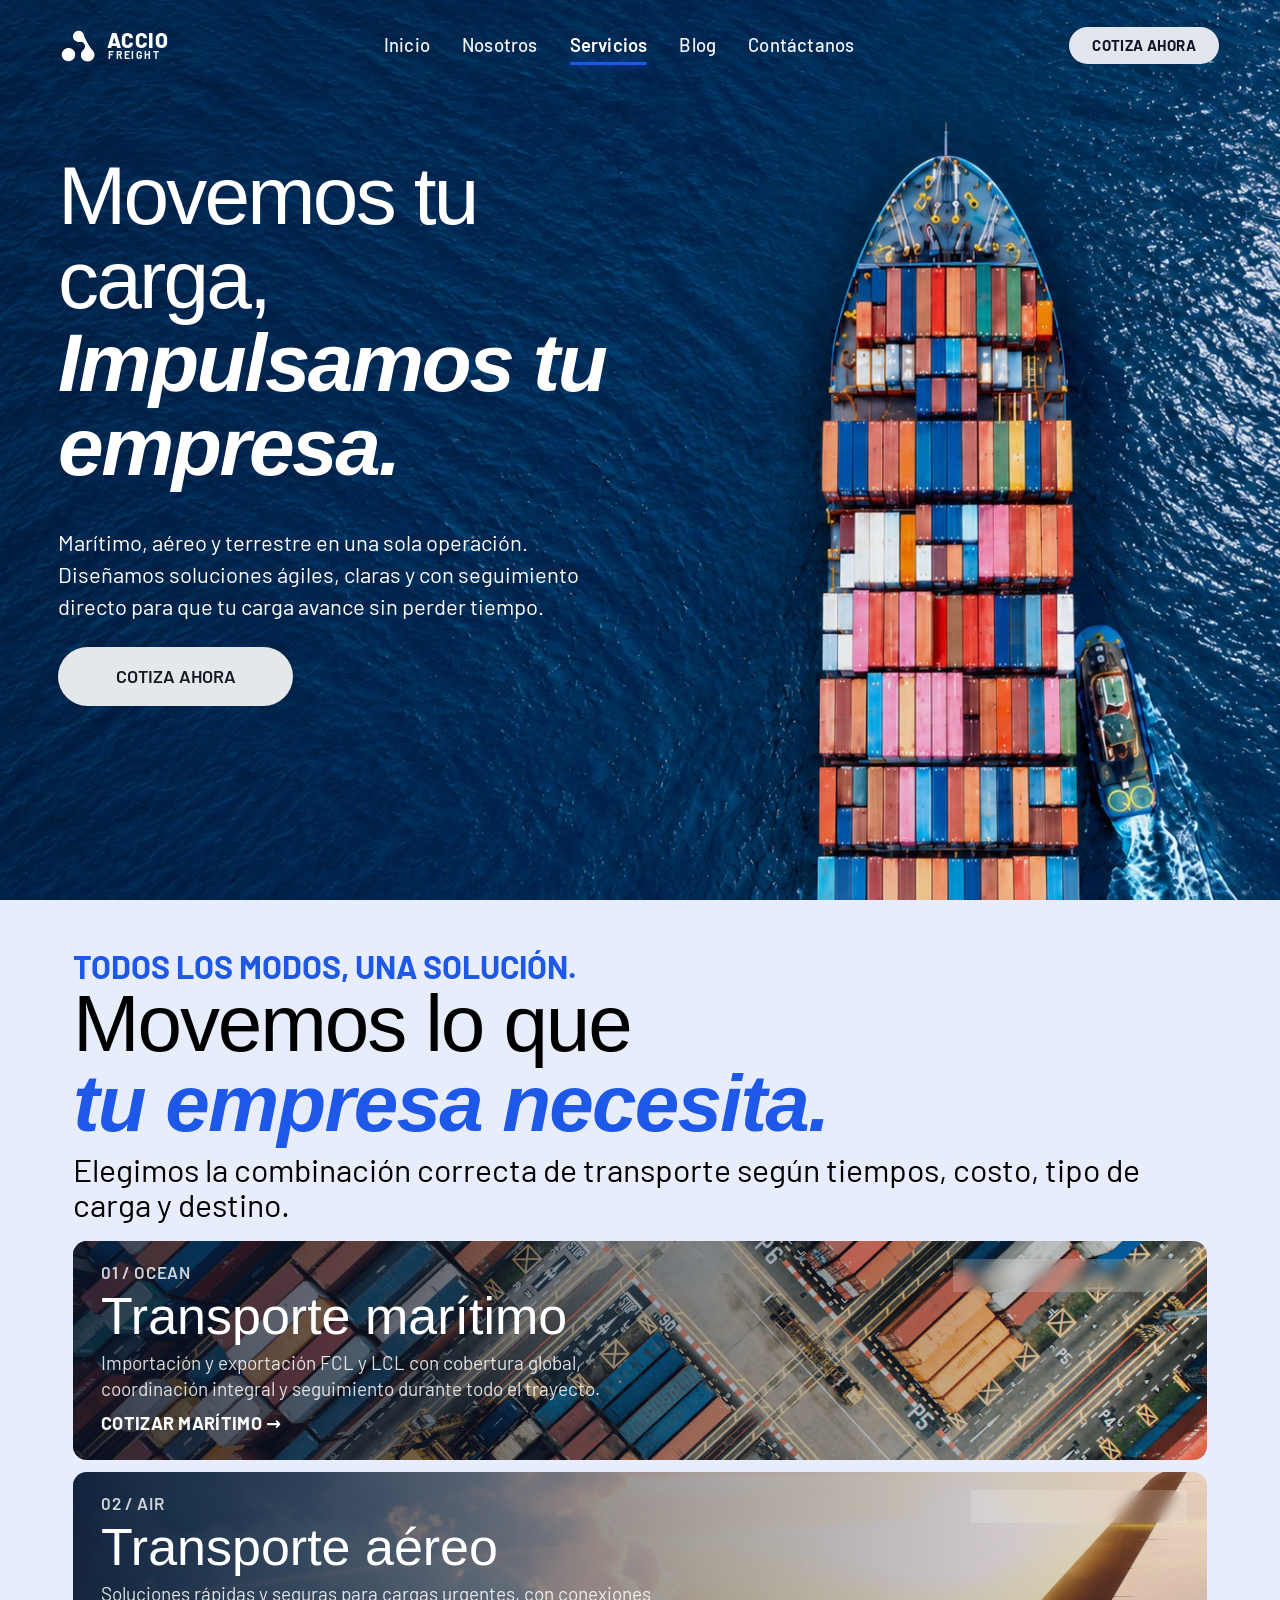
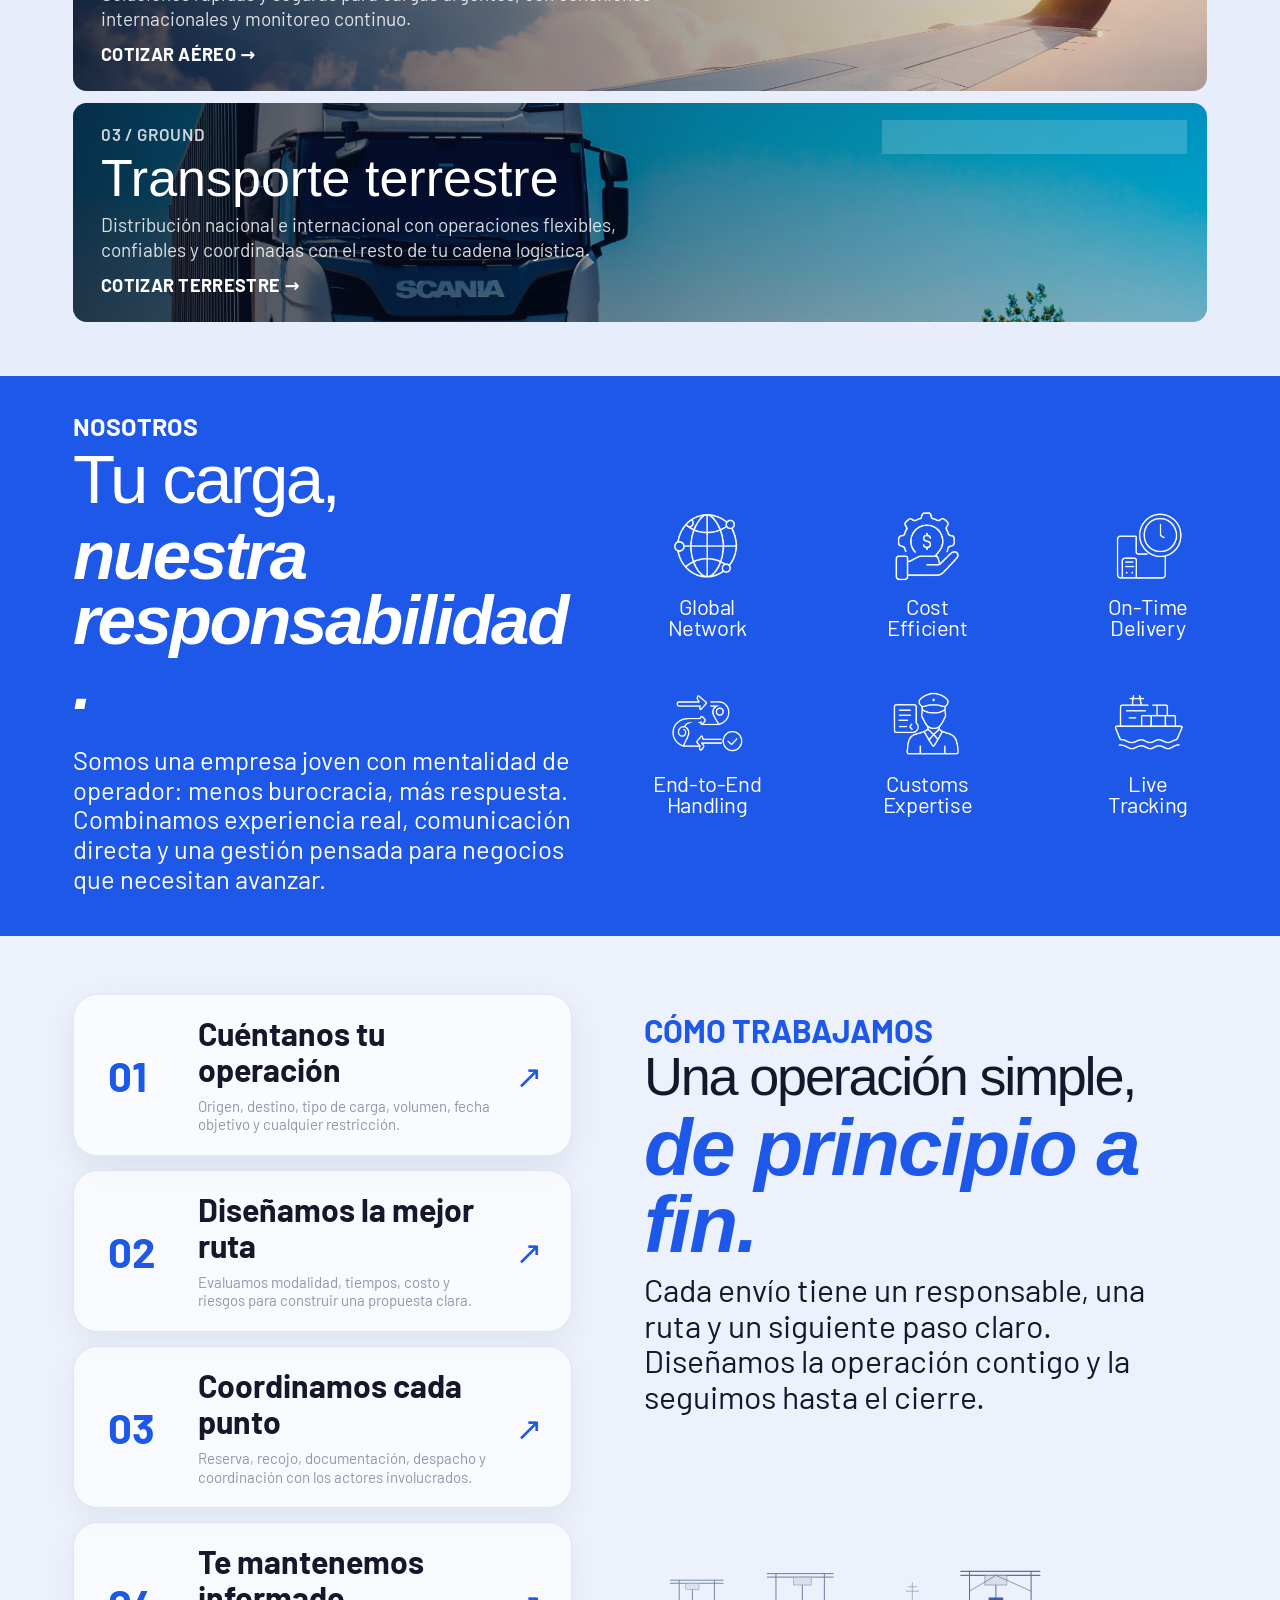
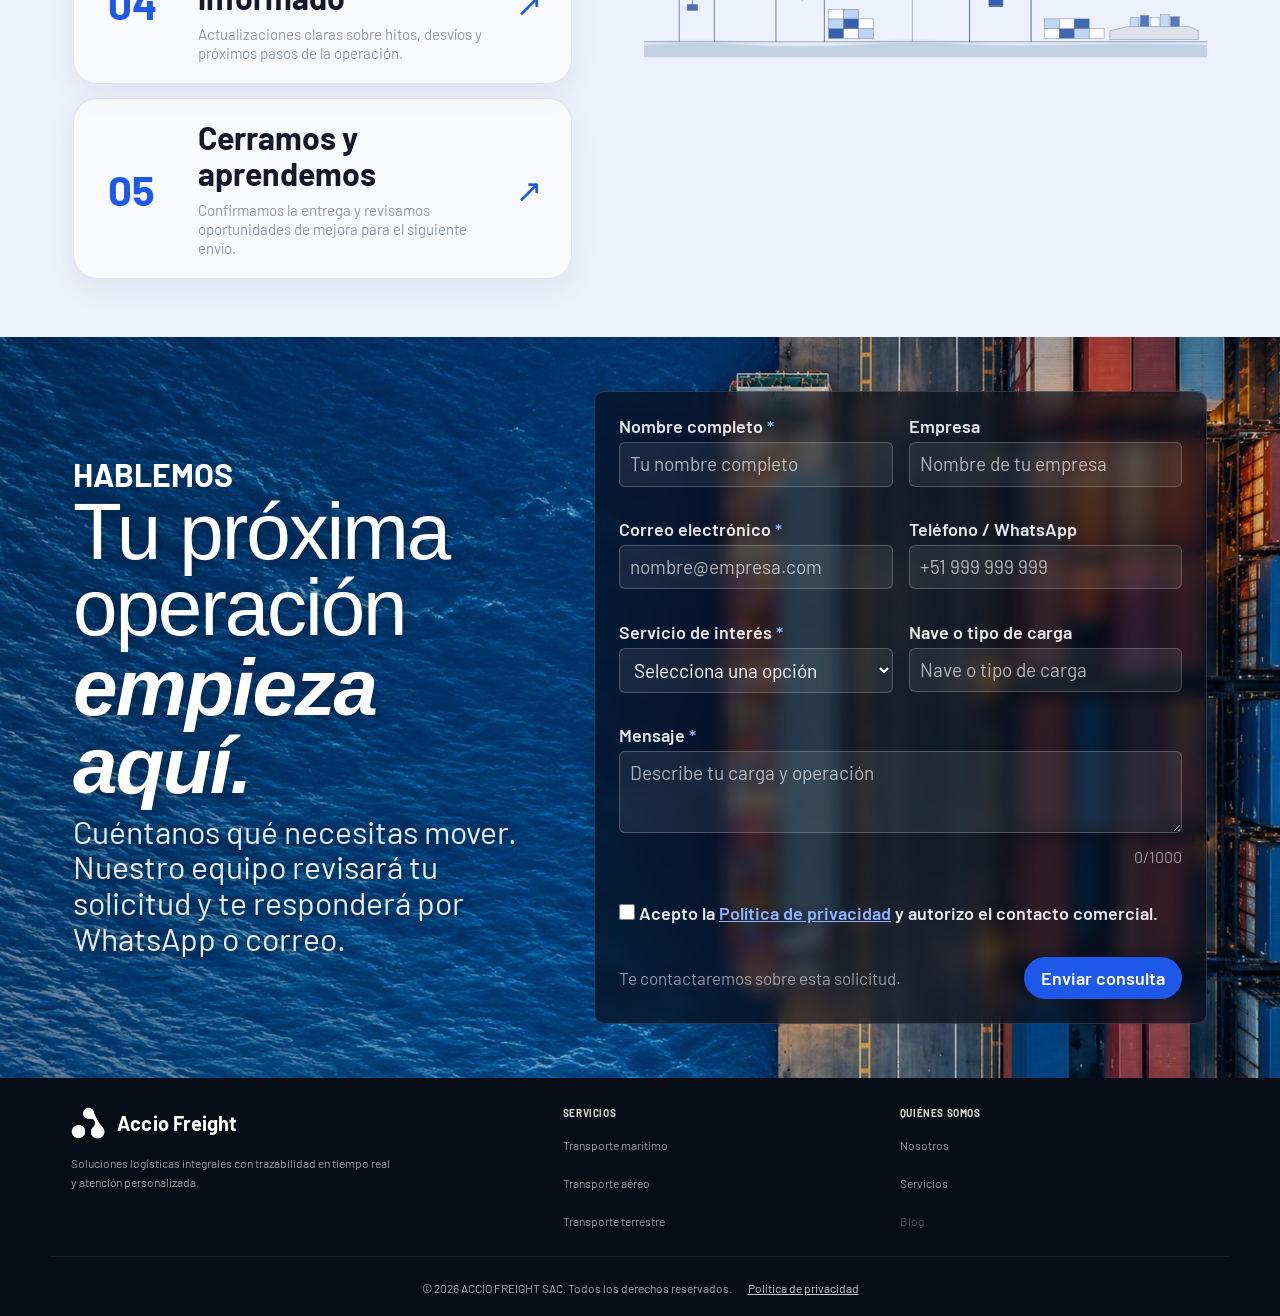
==== commit eb73c110: "set Open Graph, Schema.org Organization, sitemap y robots.txt" ====
--- a/index.html
+++ b/index.html
@@ -2394,7 +2394,7 @@
           </div>
           <div class="field">
             <label for="telefono">Teléfono / WhatsApp</label>
-            <input type="tel" id="telefono" name="telefono" placeholder="+51 957 518 881" maxlength="32" autocomplete="tel">
+            <input type="tel" id="telefono" name="telefono" placeholder="+51 999 999 999" maxlength="32" autocomplete="tel">
           </div>
         </div>
         <div class="form-row">
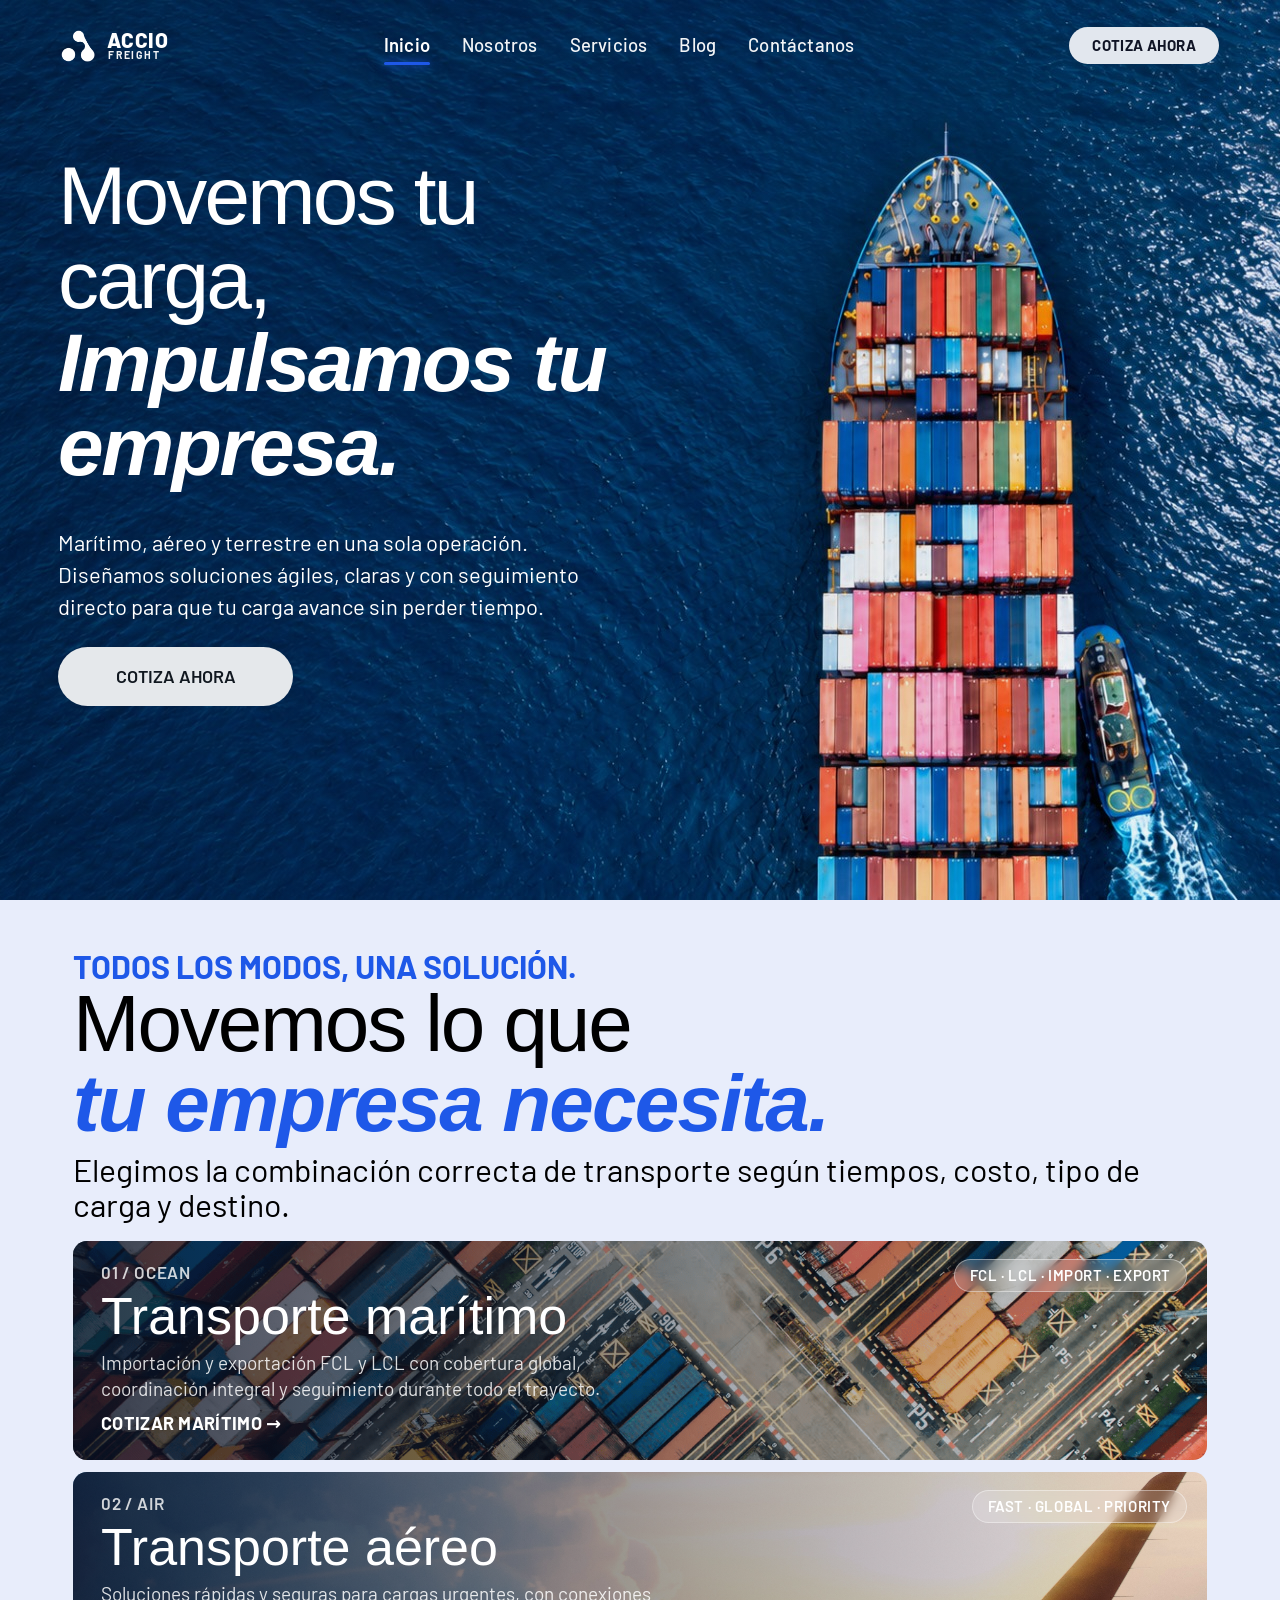
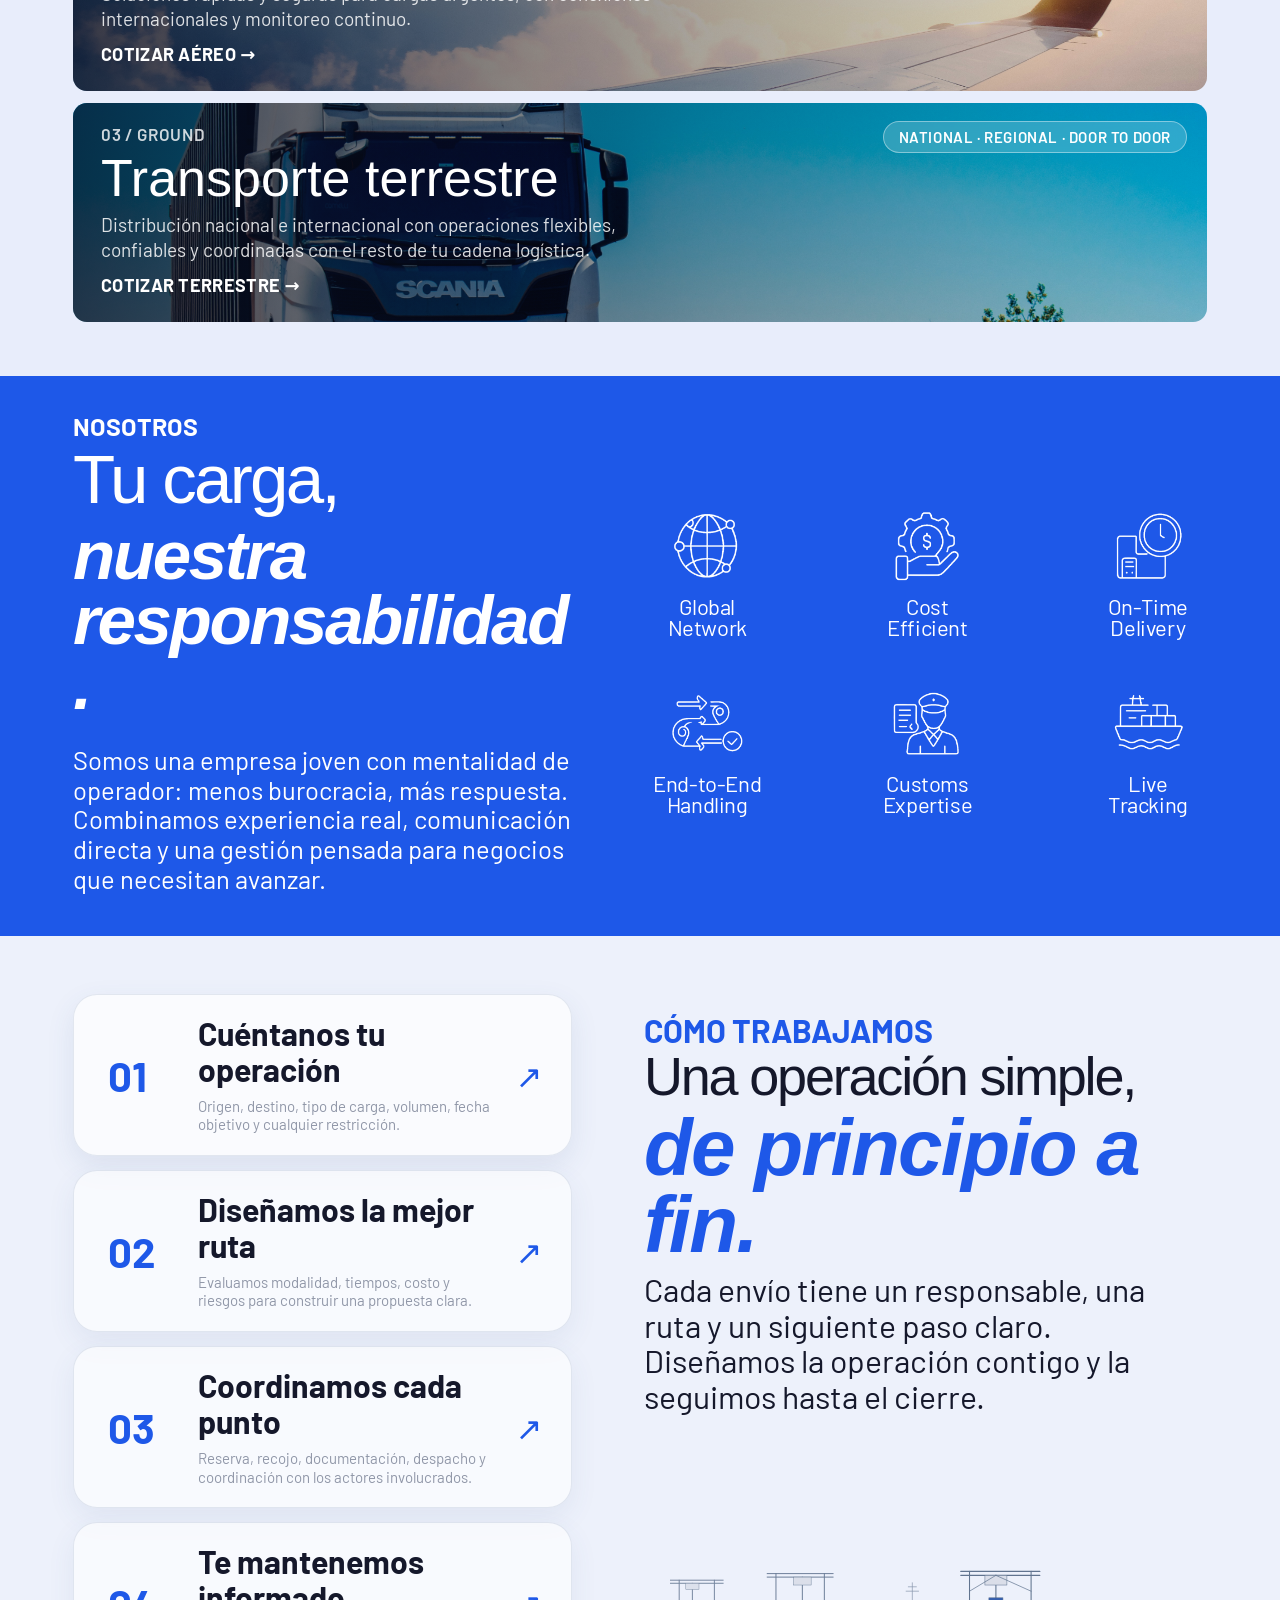
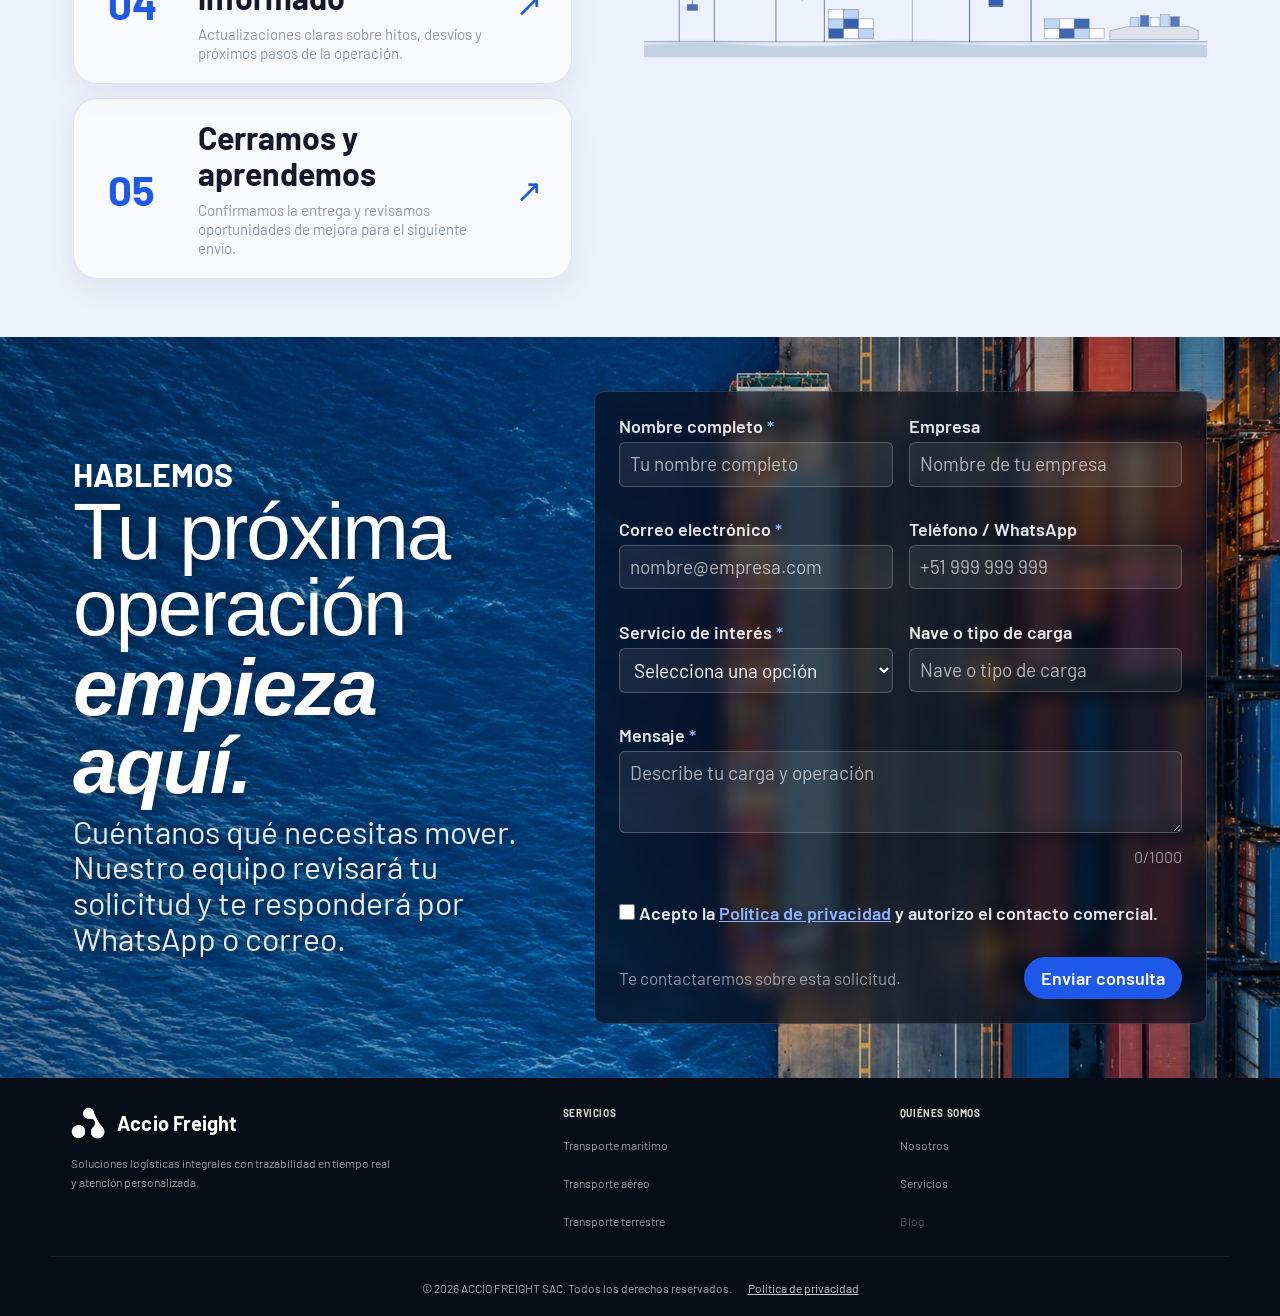
==== commit c6f74b7c: "Ajustar favicon a 512x512 exacto y anadir favicon.ico para Googlebot-Favicon" ====
--- a/index.html
+++ b/index.html
@@ -9,8 +9,9 @@
 <link rel="canonical" href="https://acciofreight.com/">
 
 <!-- Favicon y Touch Icon para Google y Navegadores -->
-<link rel="icon" type="image/png" sizes="512x512" href="favicon.png">
-<link rel="apple-touch-icon" href="favicon.png">
+<link rel="icon" type="image/x-icon" href="/favicon.ico">
+<link rel="icon" type="image/png" sizes="512x512" href="/favicon.png">
+<link rel="apple-touch-icon" href="/favicon.png">
 
 <!-- Open Graph / Redes Sociales (WhatsApp, LinkedIn, Facebook) -->
 <meta property="og:type" content="website">
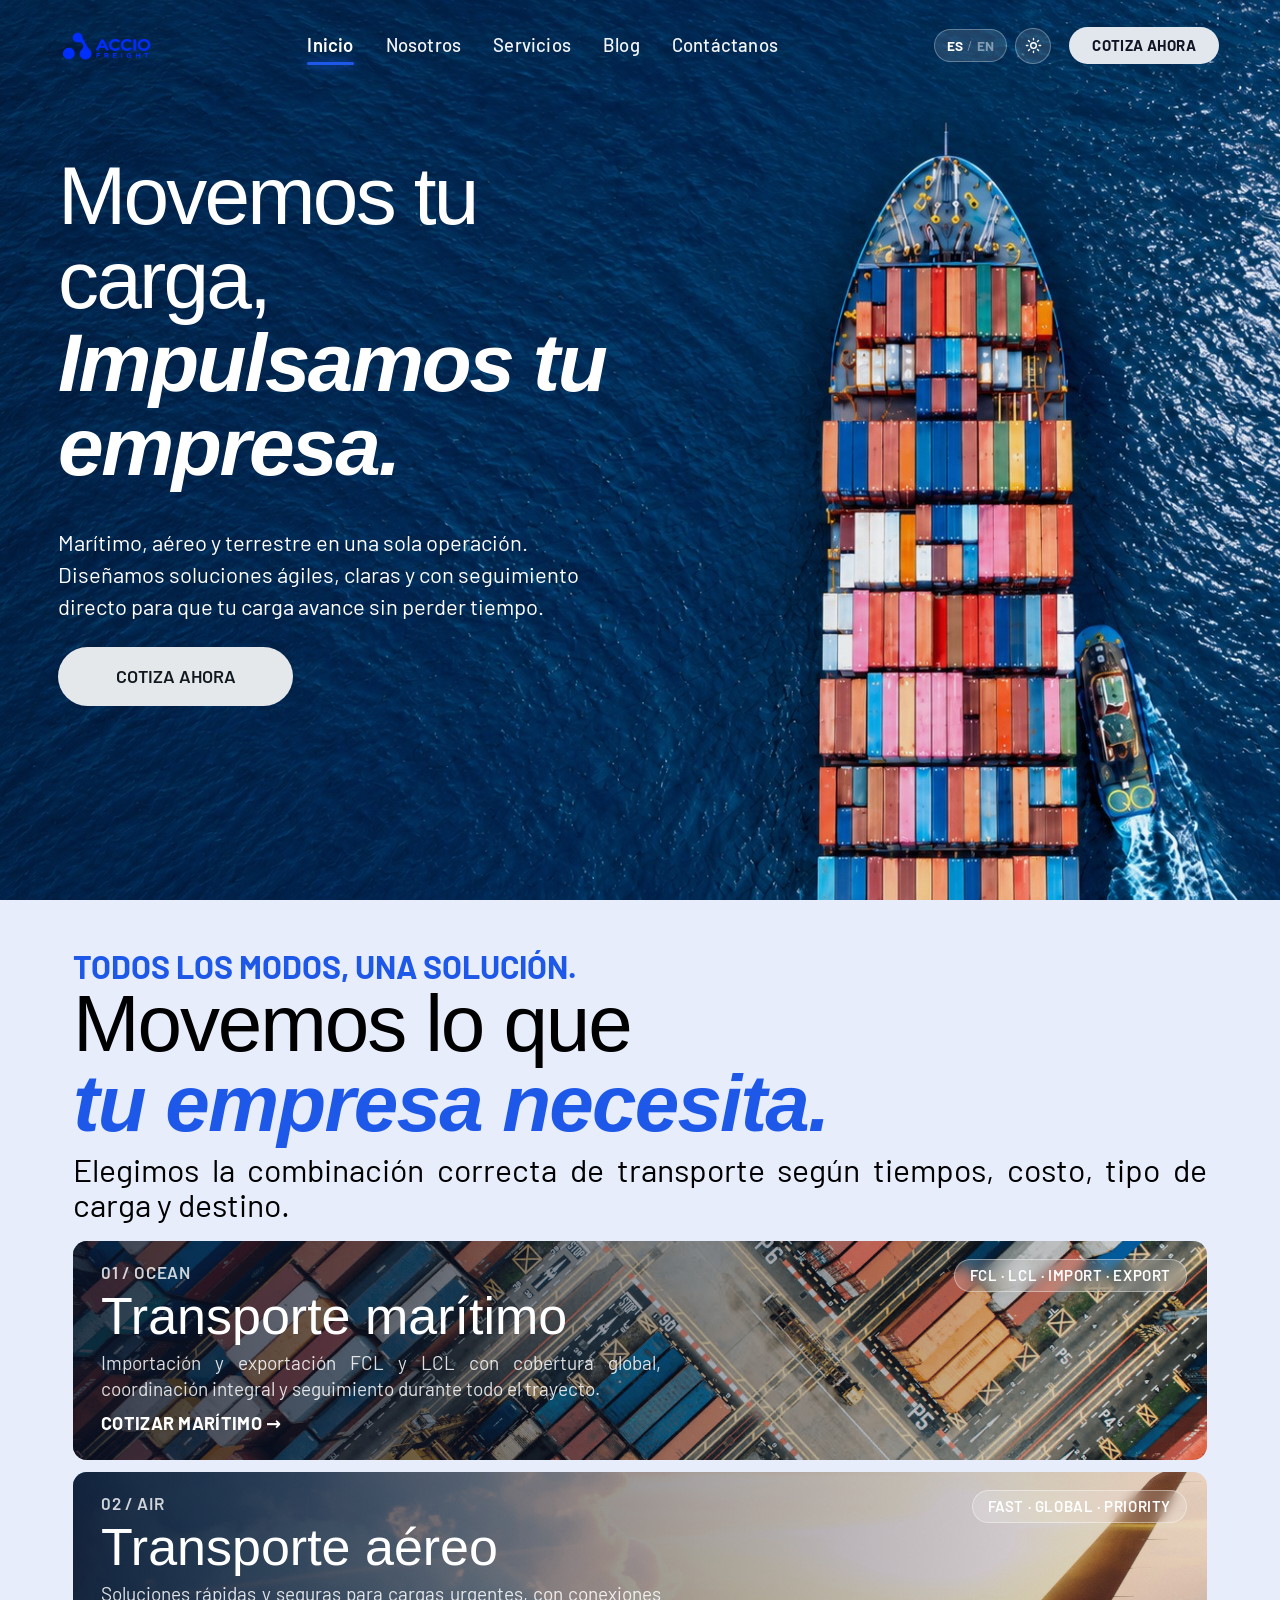
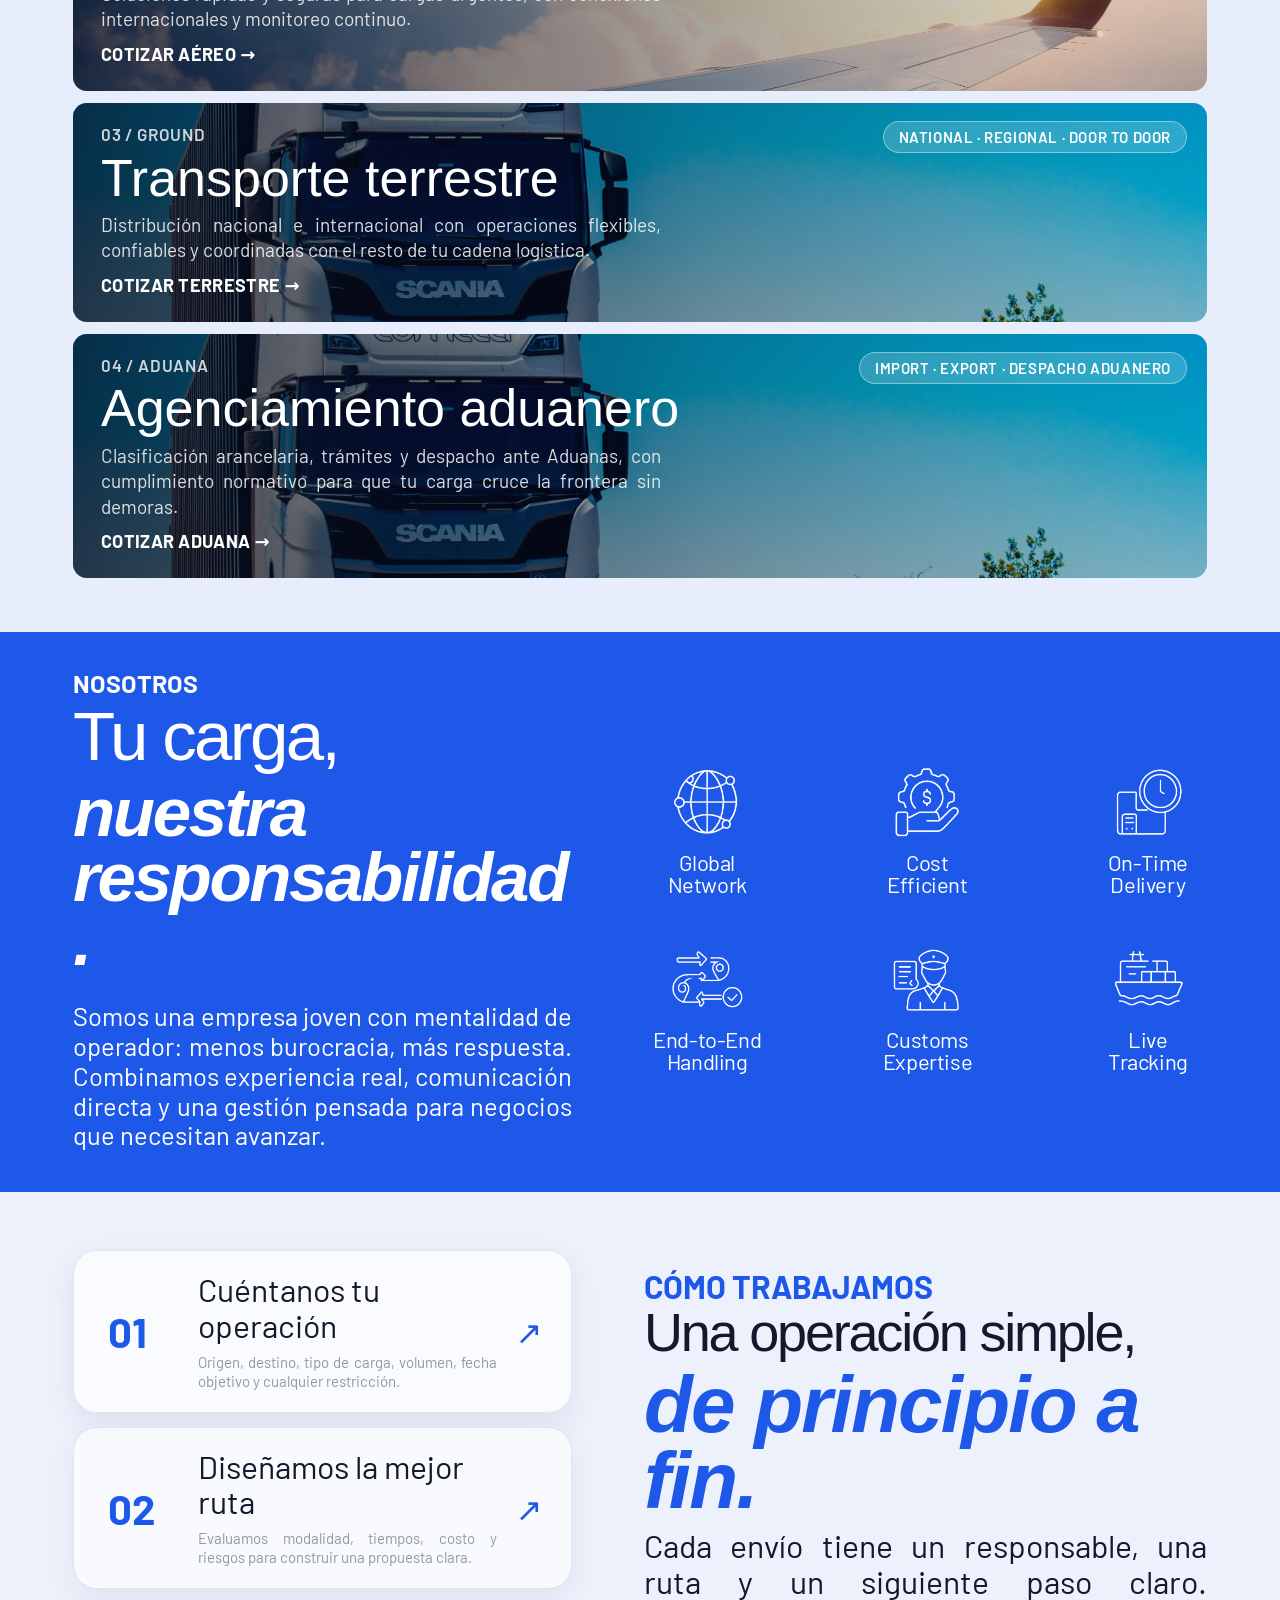
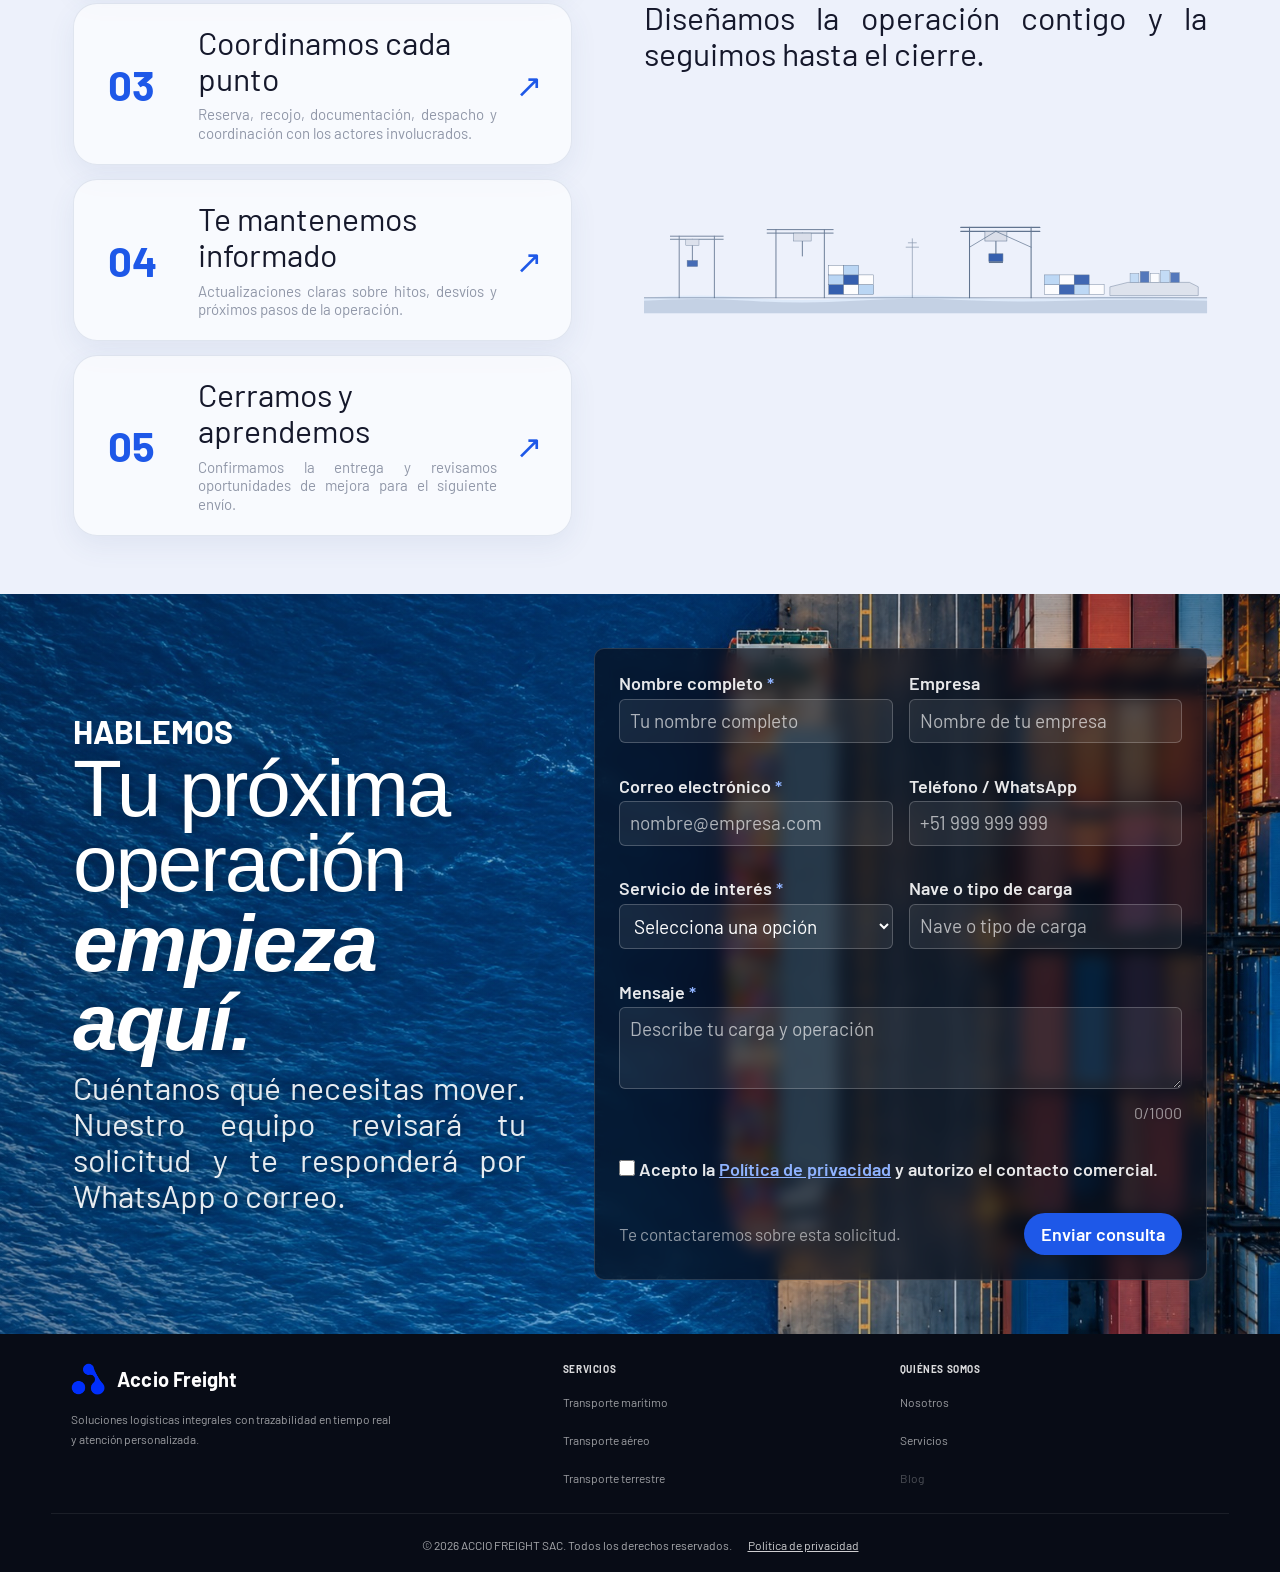
==== commit 31e4aa4c: "add language and theme" ====
--- a/index.html
+++ b/index.html
@@ -2,9 +2,10 @@
 <html lang="es">
 <head>
 <meta charset="UTF-8">
+<script>document.documentElement.setAttribute('data-theme', (function(){try{return localStorage.getItem('theme')||'light';}catch(e){return 'light';}})());</script>
 <meta name="viewport" content="width=device-width, initial-scale=1">
-<title>Accio Freight | Movemos tu carga, impulsamos tu empresa</title>
-<meta name="description" content="Agencia de carga en Perú: importaciones y exportaciones por vía marítima, aérea y terrestre, con respuesta directa y seguimiento de tu operación.">
+<title data-i18n="meta.title">Accio Freight | Movemos tu carga, impulsamos tu empresa</title>
+<meta name="description" data-i18n-attr="content:meta.description" content="Agencia de carga en Perú: importaciones y exportaciones por vía marítima, aérea y terrestre, con respuesta directa y seguimiento de tu operación.">
 <meta name="theme-color" content="#080c16">
 <link rel="canonical" href="https://acciofreight.com/">
 
@@ -47,2104 +48,39 @@
 <link rel="preconnect" href="https://fonts.gstatic.com" crossorigin>
 
 <link href="https://fonts.googleapis.com/css2?family=Barlow:ital,wght@0,400;0,500;0,600;0,700;1,700&display=swap" rel="stylesheet">
-<style>
-  :root{
-    --blue:#1e58e8;
-    --blue-dark:#123ea8;
-    --lavender:#e7edfc;
-    --navy:#080c16;
-    --ink:#101425;
-    --muted:#5c6272;
-    --white:#ffffff;
-    --radius:14px;
-    --font-bukra:'29LT Bukra SemiCondensed','29LT Bukra',Arial Narrow,sans-serif;
-  }
-  *{box-sizing:border-box;margin:0;padding:0;}
-  html{scroll-behavior:smooth;}
-  body{
-    font-family:'Barlow',system-ui,sans-serif;
-    color:var(--ink);
-    background:var(--white);
-    line-height:1.55;
-    font-size:20.8px;
-    overflow-wrap:break-word;
-    -webkit-font-smoothing:antialiased;
-  }
-  h1,h2,h3,h4{font-family:'Barlow',sans-serif;}
-  img{max-width:100%;display:block;}
-  a{text-decoration:none;color:inherit;}
-  .wrap{max-width:1240px;margin:0 auto;padding:0 40px;}
-  @media (max-width:640px){.wrap{padding:0 22px;}}
-  .sr-only{position:absolute;width:1px;height:1px;padding:0;margin:-1px;overflow:hidden;clip:rect(0,0,0,0);white-space:nowrap;border:0;}
-  .sr-only.focusable:focus{
-    position:fixed;top:12px;left:12px;width:auto;height:auto;margin:0;overflow:visible;
-    clip:auto;white-space:normal;z-index:9999;background:var(--blue);color:var(--white);
-    padding:12px 20px;border:1px solid transparent;border-radius:999px;font-family:'Barlow',sans-serif;font-weight:600;
-  }
-  :focus-visible{outline:2px solid var(--blue);outline-offset:3px;}
-  @media (prefers-reduced-motion: reduce){
-    *{animation:none !important;transition:none !important;scroll-behavior:auto !important;}
-  }
-  @media (forced-colors: active){
-    header,header *,.hero h1,.card,.card *,.contact,.contact *{forced-color-adjust:none;}
-  }
-  .btn{
-    display:inline-flex;align-items:center;gap:6px;
-    background:var(--blue);color:#fff;
-    font-weight:600;font-size:18.2px;font-family:'Barlow',sans-serif;
-    padding:13px 26px;border-radius:999px;
-    border:1px solid transparent;cursor:pointer;transition:background .2s ease;
-  }
-  .btn:hover{background:var(--blue-dark);}
-
-  /* Header */
-  header{position:absolute;top:0;left:0;right:0;z-index:10;padding:28px 0;}
-  header .wrap{display:flex;align-items:center;justify-content:space-between;}
-  .logo{display:flex;align-items:center;gap:10px;color:#fff;font-weight:700;font-size:20.8px;font-family:'Barlow',sans-serif;}
-  .logo-mark{height:34px;width:auto;flex-shrink:0;display:block;}
-  nav{display:flex;align-items:center;gap:36px;}
-  .nav-links{display:flex;gap:32px;}
-  .nav-links a{color:rgba(255,255,255,.95);font-size:19.5px;font-weight:500;}
-  .nav-links a:hover{opacity:.8;}
-  .btn-cta{background:#e2e7ee;color:#101425;font-weight:600;font-size:16.25px;letter-spacing:.3px;padding:12px 22px;border:1px solid transparent;}
-  .btn-cta:hover{background:#fff;}
-  .menu-toggle{display:none;background:none;border:0;padding:10px;cursor:pointer;}
-  .menu-toggle span{display:block;width:26px;height:2px;background:#fff;border-radius:2px;margin:5px 0;transition:transform .25s ease,opacity .2s ease;}
-  .menu-toggle[aria-expanded="true"] span:nth-child(1){transform:translateY(7px) rotate(45deg);}
-  .menu-toggle[aria-expanded="true"] span:nth-child(2){opacity:0;}
-  .menu-toggle[aria-expanded="true"] span:nth-child(3){transform:translateY(-7px) rotate(-45deg);}
-  @media (max-width:880px){
-    nav{gap:14px;}
-    .menu-toggle{display:block;}
-    .nav-links{
-      display:none;position:absolute;top:100%;left:0;right:0;
-      flex-direction:column;gap:0;
-      background:rgba(8,12,25,.97);
-      padding:6px 22px 14px;
-      border-top:1px solid rgba(255,255,255,.12);
-      box-shadow:0 18px 30px rgba(0,0,0,.35);
-    }
-    .nav-links.open{display:flex;}
-    .nav-links a{padding:14px 0;font-size:18.2px;border-bottom:1px solid rgba(255,255,255,.08);}
-    .nav-links a:last-child{border-bottom:0;}
-  }
-  @media (max-width:640px){
-    header{padding:18px 0;}
-    header .logo-text{display:none;}
-    .btn-cta{font-size:14.5px;padding:11px 16px;}
-  }
-
-  /* Hero */
-  .hero{
-    position:relative;min-height:100vh;
-    display:flex;align-items:flex-start;justify-content:center;text-align:center;
-    background:
-      linear-gradient(180deg, rgba(6,10,30,.58) 0%, rgba(6,10,30,.46) 18%, rgba(6,10,30,.40) 45%, rgba(6,10,30,.32) 75%, rgba(6,10,30,.44) 100%),
-      url('image1.jpg') center center/cover no-repeat;
-    padding:170px 24px 60px;
-  }
-  .hero h1{
-    color:#fff;font-weight:400;font-size:clamp(29px,7.46vw,86px);
-    letter-spacing:1px;line-height:1.3;max-width:1560px;margin:0 auto;
-    text-transform:uppercase;
-    position:relative;top:10vh;
-  }
-  @media (max-width:640px){
-    .hero{min-height:92vh;padding:130px 20px 50px;}
-    .hero h1{font-size:clamp(32px,5.95vw,46px);letter-spacing:.5px;line-height:1.25;}
-    .hero h1 br{display:none;}
-  }
-
-  /* Services */
-  .services{background:var(--lavender);padding:100px 0 90px;}
-  .eyebrow{color:var(--blue);font-weight:700;font-size:16.9px;letter-spacing:.4px;margin-bottom:16px;font-family:'Barlow',sans-serif;}
-  .services h2{
-    font-family:var(--font-bukra);
-    font-size:clamp(36.4px,4.68vw,52px);
-    font-weight:400;
-    line-height:1.2;
-    color:var(--ink);
-  }
-  .services h2 em{
-    font-family:var(--font-bukra);
-    color:var(--blue);
-    font-style:italic;
-    font-weight:400;
-    display:block;
-  }
-  .services p.lead{
-    font-family:'Barlow',sans-serif;
-    color:var(--muted);
-    max-width:none;
-    margin-top:18px;
-    font-size:20.8px;
-  }
-  .cards{margin-top:44px;display:flex;flex-direction:column;gap:18px;}
-  .card{
-    position:relative;border-radius:var(--radius);overflow:hidden;
-    min-height:230px;display:flex;flex-direction:column;justify-content:flex-end;
-    background-size:cover;background-position:center;
-    color:#fff;padding:30px 34px;
-  }
-  .card::before{content:"";position:absolute;inset:0;background:linear-gradient(90deg, rgba(6,10,30,.72) 0%, rgba(6,10,30,.4) 45%, rgba(6,10,30,.08) 100%);}
-  .card-1{background-image:url('images/maritimo.png');}
-  .card-2{background-image:url('images/aereo.jpeg');}
-  .card-3{background-image:url('images/transparente.jpeg');}
-  .card-tag-pill{position:absolute;top:24px;right:28px;z-index:1;background:rgba(110,110,110,.88);border:1px solid rgba(255,255,255,.4);border-radius:999px;padding:6px 14px;font-size:13.65px;letter-spacing:.6px;font-weight:600;text-transform:uppercase;color:#fff;backdrop-filter:blur(6px);box-shadow:0 2px 10px rgba(0,0,0,.35);}
-  .card-inner{position:relative;z-index:1;max-width:560px;}
-  .card-tag{font-size:14.95px;letter-spacing:.8px;color:rgba(255,255,255,.8);margin-bottom:10px;font-weight:600;text-transform:uppercase;}
-  .card h3{font-size:clamp(30px,5vw,45.5px);font-weight:600;margin-bottom:10px;line-height:1.15;}
-  .card p{font-size:17.55px;color:rgba(255,255,255,.85);max-width:430px;margin-bottom:16px;font-family:'Barlow',sans-serif;}
-  .card .link{font-size:16.25px;font-weight:700;color:#fff;letter-spacing:.3px;}
-  @media (max-width:640px){
-    .cards{gap:16px;}
-    .card{min-height:210px;padding:56px 22px 26px;}
-    .card-tag-pill{top:16px;right:16px;font-size:11.5px;padding:6px 12px;letter-spacing:.4px;}
-    .card p{font-size:16.5px;}
-    .card .link{font-size:15px;}
-  }
-
-  /* Nosotros - blue block */
-  .about{background:var(--blue);color:#fff;padding:90px 0;}
-  .about-grid{display:grid;grid-template-columns:1fr 1.05fr;gap:60px;align-items:center;}
-  @media (max-width:900px){.about-grid{grid-template-columns:1fr;gap:44px;}}
-  .about .eyebrow{
-    color:#fff;
-    font-family:'Barlow',sans-serif;
-    font-size:17px;
-    font-weight:700;
-    letter-spacing:.35px;
-    line-height:1.1;
-    margin-bottom:10px;
-  }
-  .about h2{
-    font-family:var(--font-bukra);
-    font-size:clamp(48px,5.6vw,64px);
-    font-weight:400;
-    line-height:.93;
-    letter-spacing:-1px;
-  }
-  .about h2 em{
-    font-family:var(--font-bukra);
-    font-style:italic;
-    font-weight:700;
-    display:block;
-  }
-  .about p{
-    color:rgba(255,255,255,.85);
-    margin-top:18px;
-    font-family:'Barlow',sans-serif;
-    font-size:20px;
-    font-weight:400;
-    line-height:1.18;
-    max-width:470px;
-    text-align:left;
-  }
-  @media (max-width:640px){
-    .about h2{font-size:clamp(42px,12vw,56px);}
-    .about p{font-size:18.2px;}
-  }
-  .feature-grid{display:grid;grid-template-columns:1fr 1fr 1fr;gap:34px 24px;}
-  @media (max-width:520px){.feature-grid{grid-template-columns:1fr 1fr;}}
-  .feature{text-align:center;}
-  .feature svg{width:34px;height:34px;margin:0 auto 12px;display:block;}
-  .feature span{display:block;font-size:18.2px;font-weight:600;line-height:1.35;font-family:'Barlow',sans-serif;}
-
-  /* Process */
-  .process{padding:100px 0;background:var(--lavender);}
-  .process-grid{display:grid;grid-template-columns:1fr 1.1fr;gap:60px;align-items:center;}
-  @media (max-width:900px){.process-grid{grid-template-columns:1fr;gap:44px;}}
-  .process h2{font-size:clamp(36.4px,4.68vw,52px);font-weight:400;line-height:1.2;max-width:460px;color:var(--ink);}
-  .process h2 em{color:var(--blue);font-style:italic;font-weight:700;display:block;}
-  .process p{color:var(--muted);margin-top:18px;max-width:440px;font-size:20.15px;}
-  .steps{display:flex;flex-direction:column;gap:10px;}
-  .step{
-    display:flex;gap:18px;align-items:center;
-    border-radius:12px;padding:20px 24px;background:rgba(255,255,255,.5);
-    transition:background .2s ease;
-  }
-  .step:first-child{background:#fff;box-shadow:0 10px 30px rgba(30,88,232,.1);}
-  .step-num{font-weight:700;color:var(--blue);font-size:24.3px;font-family:'Barlow',sans-serif;min-width:38px;}
-  .step-body{flex:1;}
-  .step h4{font-size:17.15px;font-weight:600;margin-bottom:4px;font-family:'Barlow',sans-serif;}
-  .step p{margin:0;font-size:13.8px;color:var(--muted);max-width:none;}
-  .step-arrow{width:30px;height:30px;border-radius:50%;border:1px solid #c9d3ef;display:flex;align-items:center;justify-content:center;flex-shrink:0;color:var(--blue);font-size:15.5px;}
-
-  /* Contact */
-  .contact{position:relative;padding:0;color:#fff;}
-  .contact-bg{
-    position:relative;min-height:640px;display:flex;align-items:center;
-    background:
-      linear-gradient(90deg, rgba(4,10,30,.78) 0%, rgba(4,10,30,.45) 45%, rgba(4,10,30,.2) 100%),
-      url('image2.jpg') center/cover no-repeat;
-  }
-  .contact-inner{position:relative;width:100%;max-width:1240px;margin:0 auto;padding:80px 40px;display:grid;grid-template-columns:1fr 1.15fr;gap:40px;align-items:center;}
-  @media (max-width:900px){
-    .contact-inner{grid-template-columns:1fr;gap:34px;padding:56px 22px;}
-    .contact-bg{min-height:0;}
-  }
-  .contact .eyebrow{color:#fff;}
-  .contact h2{font-size:clamp(36.4px,4.94vw,54.6px);font-weight:400;line-height:1.15;text-shadow:0 2px 16px rgba(0,0,0,.55);}
-  .contact h2 em{font-style:italic;font-weight:700;display:block;}
-  .contact-text p{color:rgba(255,255,255,.9);margin-top:18px;max-width:400px;font-size:19.5px;text-shadow:0 1px 10px rgba(0,0,0,.5);}
-  form{
-    background:rgba(8,12,25,.72);
-    border:1px solid rgba(255,255,255,.14);
-    border-radius:var(--radius);
-    padding:30px;backdrop-filter:blur(8px);
-    display:grid;gap:16px;
-  }
-  .form-row{display:grid;grid-template-columns:1fr 1fr;gap:16px;}
-  @media (max-width:480px){
-    .form-row{grid-template-columns:1fr;}
-    form{padding:22px 18px;}
-    .step{padding:16px 14px;gap:12px;}
-    .step-num{font-size:32px;min-width:32px;}
-    .step-arrow{width:26px;height:26px;font-size:13px;}
-  }
-  .field label{display:block;font-size:15.6px;font-weight:600;margin-bottom:6px;color:rgba(255,255,255,.9);}
-  .field label .req{color:#8fb3ff;}
-  input,select,textarea{
-    width:100%;background:rgba(255,255,255,.07);
-    border:1px solid rgba(255,255,255,.22);border-radius:8px;
-    padding:11px 13px;color:#fff;font-size:17.55px;font-family:inherit;
-    transition:border-color .2s ease, background .2s ease, box-shadow .2s ease;
-  }
-  input:hover,select:hover,textarea:hover{background:rgba(255,255,255,.1);}
-  input:focus,select:focus,textarea:focus{
-    outline:none;border-color:#8fb3ff;background:rgba(255,255,255,.1);
-    box-shadow:0 0 0 3px rgba(30,88,232,.35);
-  }
-  input.invalid,select.invalid,textarea.invalid{border-color:rgba(255,140,140,.75);}
-  input::placeholder,textarea::placeholder{color:rgba(255,255,255,.65);}
-  select option{color:#000;}
-  textarea{resize:vertical;min-height:110px;}
-  .honeypot{position:absolute;left:-9999px;top:auto;width:1px;height:1px;overflow:hidden;border:0;padding:0;}
-  .field-error{font-size:14.95px;color:#8fb3ff;margin-top:5px;opacity:0;transition:opacity .2s ease;min-height:1em;}
-  .field-error.show{opacity:1;}
-  .char-count{text-align:right;font-size:14.3px;color:rgba(255,255,255,.55);margin-top:4px;}
-  .char-count.warning{color:#ffd28f;}
-  .char-count.danger{color:#ff9f9f;}
-  .consent{display:flex;align-items:flex-start;gap:8px;font-size:15.6px;color:rgba(255,255,255,.75);}
-  .consent input{width:auto;min-width:16px;height:16px;margin-top:2px;accent-color:var(--blue);cursor:pointer;}
-  .consent a{text-decoration:underline;color:#8fb3ff;font-weight:600;}
-  .consent a:hover{color:#fff;}
-  .form-footer{display:flex;align-items:center;justify-content:space-between;gap:16px;flex-wrap:wrap;}
-  .form-footer p{font-size:15.6px;color:rgba(255,255,255,.55);}
-  .btn .spinner{
-    width:14px;height:14px;border:2px solid rgba(255,255,255,.35);border-top-color:#fff;
-    border-radius:50%;display:none;animation:spin .7s linear infinite;
-  }
-  .btn.loading .spinner{display:inline-block;}
-  .btn.loading .btn-text{opacity:.7;}
-  .btn:disabled{opacity:.65;cursor:not-allowed;}
-  @keyframes spin{to{transform:rotate(360deg);}}
-  .form-success{
-    display:none;align-items:center;gap:10px;
-    background:rgba(30,88,232,.3);border:1px solid rgba(143,179,255,.45);
-    color:#fff;padding:14px 16px;border-radius:8px;font-size:16.9px;
-  }
-  .form-success.show{display:flex;}
-  .form-error-banner{
-    display:none;align-items:center;gap:10px;
-    background:rgba(160,35,35,.35);border:1px solid rgba(255,140,140,.5);
-    color:#fff;padding:14px 16px;border-radius:8px;font-size:16.9px;
-  }
-  .form-error-banner.show{display:flex;}
-  .form-error-whatsapp{color:#8fb3ff;text-decoration:underline;font-weight:600;}
-  .form-error-whatsapp:hover{color:#fff;}
-
-  /* Footer */
-  footer{background:var(--navy);color:rgba(255,255,255,.6);padding:56px 0 32px;}
-  footer .wrap.footer-grid,
-  footer .footer-bottom{
-    width:min(92vw, 1200px) !important;
-    max-width:1200px !important;
-    margin-left:auto !important;
-    margin-right:auto !important;
-    padding-left:20px !important;
-    padding-right:20px !important;
-  }
-  .footer-grid{display:grid;grid-template-columns:1.5fr 1fr 1fr;gap:40px;}
-  .footer-grid .logo{color:#fff;margin-bottom:14px;}
-  .footer-grid p{font-size:16.9px;max-width:320px;line-height:1.6;font-family:'Barlow',sans-serif;}
-  .footer-grid h5{color:rgba(255,255,255,.85);font-size:14.95px;letter-spacing:.6px;margin-bottom:16px;font-family:'Barlow',sans-serif;text-transform:uppercase;}
-  .footer-grid ul{list-style:none;display:flex;flex-direction:column;gap:10px;}
-  .footer-grid ul a{font-size:17.55px;}
-  .footer-grid ul a:hover{color:#fff;}
-  .footer-grid ul a.disabled{opacity:.45;pointer-events:none;}
-  .footer-bottom{
-    margin-top:36px !important;
-    padding-top:22px !important;
-    border-top:1px solid rgba(255,255,255,.08);
-    font-size:13px;
-    display:flex !important;
-    justify-content:center !important;
-    align-items:center !important;
-    flex-wrap:wrap;
-    gap:16px;
-    color:rgba(255,255,255,.65);
-  }
-  .footer-bottom a{
-    color:rgba(255,255,255,.8);
-    text-decoration:underline;
-    transition:color .2s ease;
-  }
-  .footer-bottom a:hover{
-    color:#fff;
-  }
-
-  @media (max-width:768px){
-    .footer-grid{grid-template-columns:1fr !important;gap:28px !important;}
-    .footer-bottom{flex-direction:column !important;text-align:center !important;gap:10px !important;}
-  }
-
-
-  /* =========================================================
-     Ajustes visuales basados en la maqueta PDF de Accio Freight
-     Tipografía: Barlow + 29LT Bukra SemiCondensed (si está instalada/licenciada)
-     ========================================================= */
-  :root{
-    --blue:#1e58e8;
-    --blue-dark:#123ea8;
-    --lavender:#edf1fb;
-    --ink:#15182b;
-  }
-
-  body{font-size:18px;background:#fff;}
-  .wrap{max-width:1180px;padding:0 42px;}
-
-  /* Encabezado superpuesto sobre hero */
-  header{padding:22px 0;}
-  header .wrap{max-width:1180px;}
-  .logo{font-size:15px;letter-spacing:.2px;}
-  .logo-mark{height:30px;}
-  nav{gap:28px;}
-  .nav-links{gap:26px;}
-  .nav-links a{font-size:14px;font-weight:500;letter-spacing:.2px;}
-  .btn-cta{font-size:12px;padding:9px 20px;border-radius:999px;}
-
-  /* HERO: composición izquierda como la maqueta */
-  .hero{
-    min-height:620px;
-    height:76vh;
-    max-height:760px;
-    display:flex;
-    align-items:center;
-    justify-content:flex-start;
-    text-align:left;
-    padding:110px 0 44px;
-    background:
-      linear-gradient(90deg, rgba(3,22,48,.28) 0%, rgba(3,22,48,.12) 46%, rgba(3,22,48,.02) 100%),
-      url('[data-uri]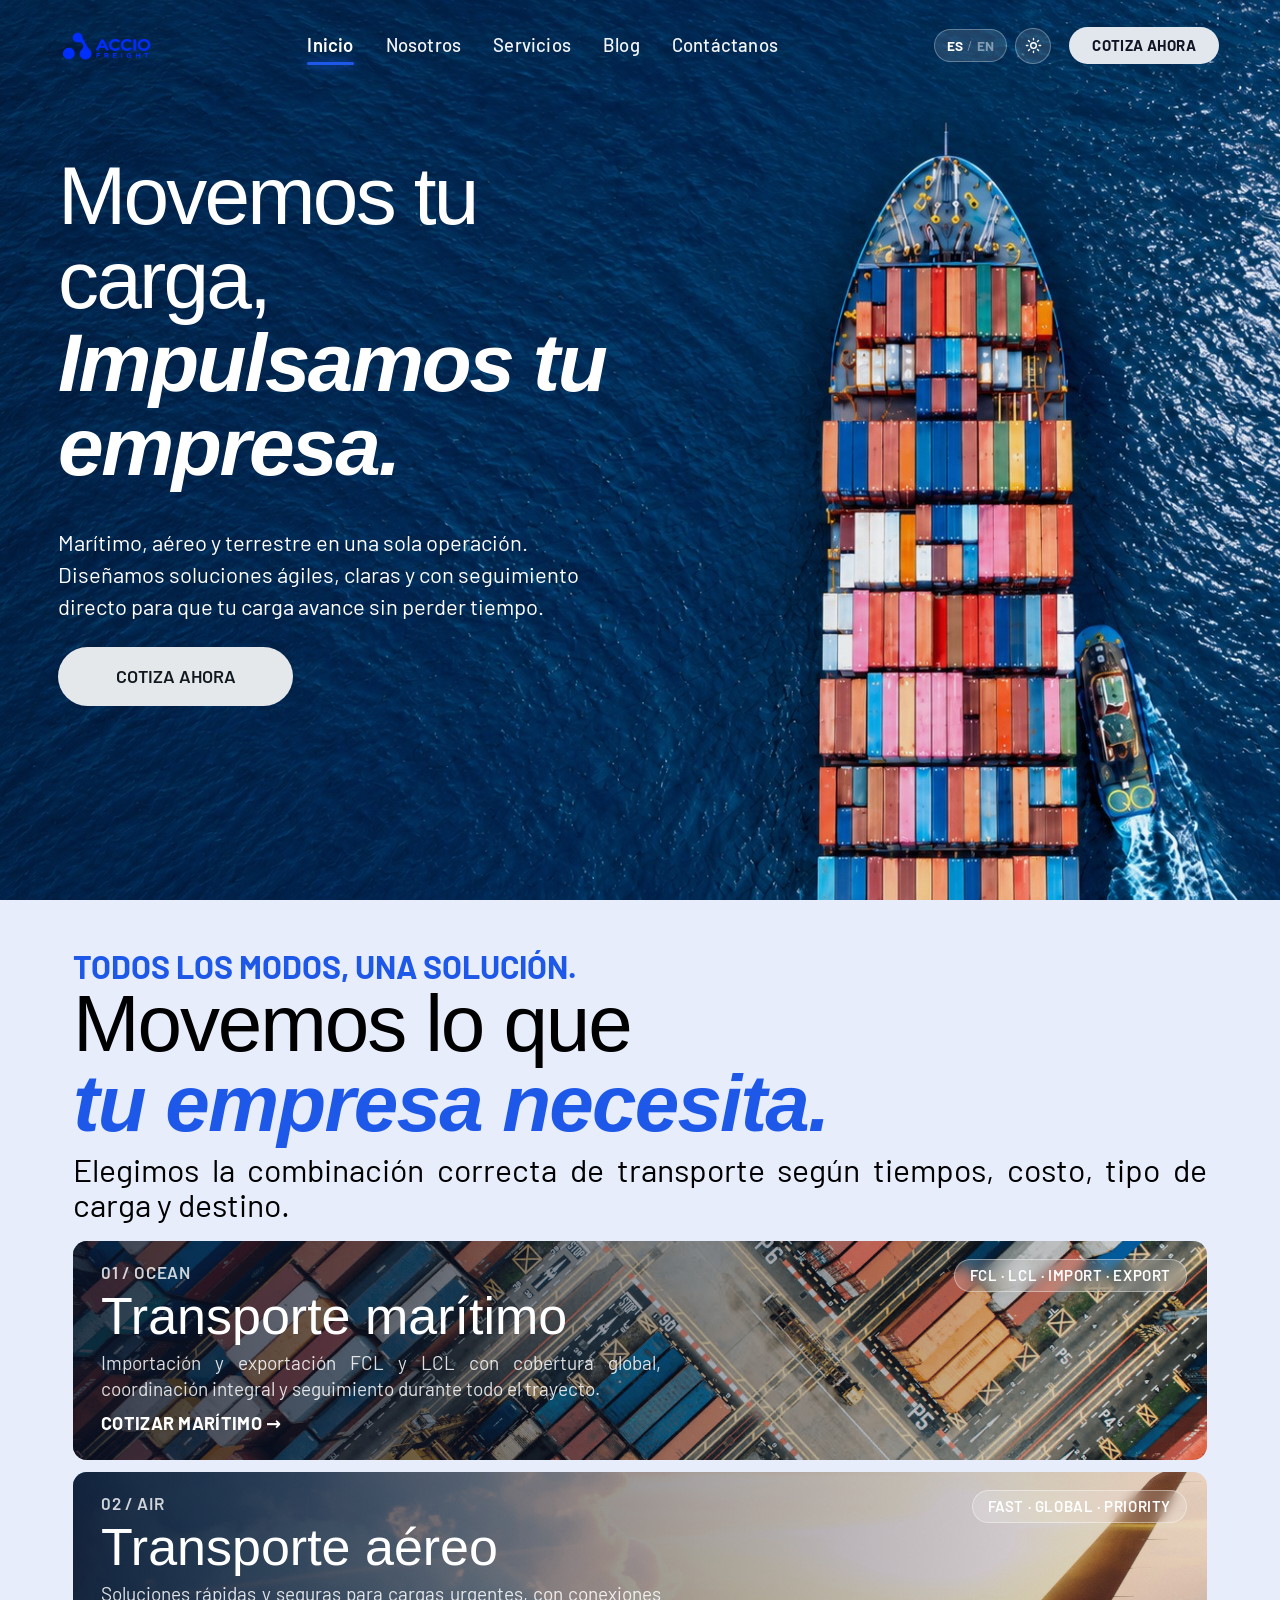
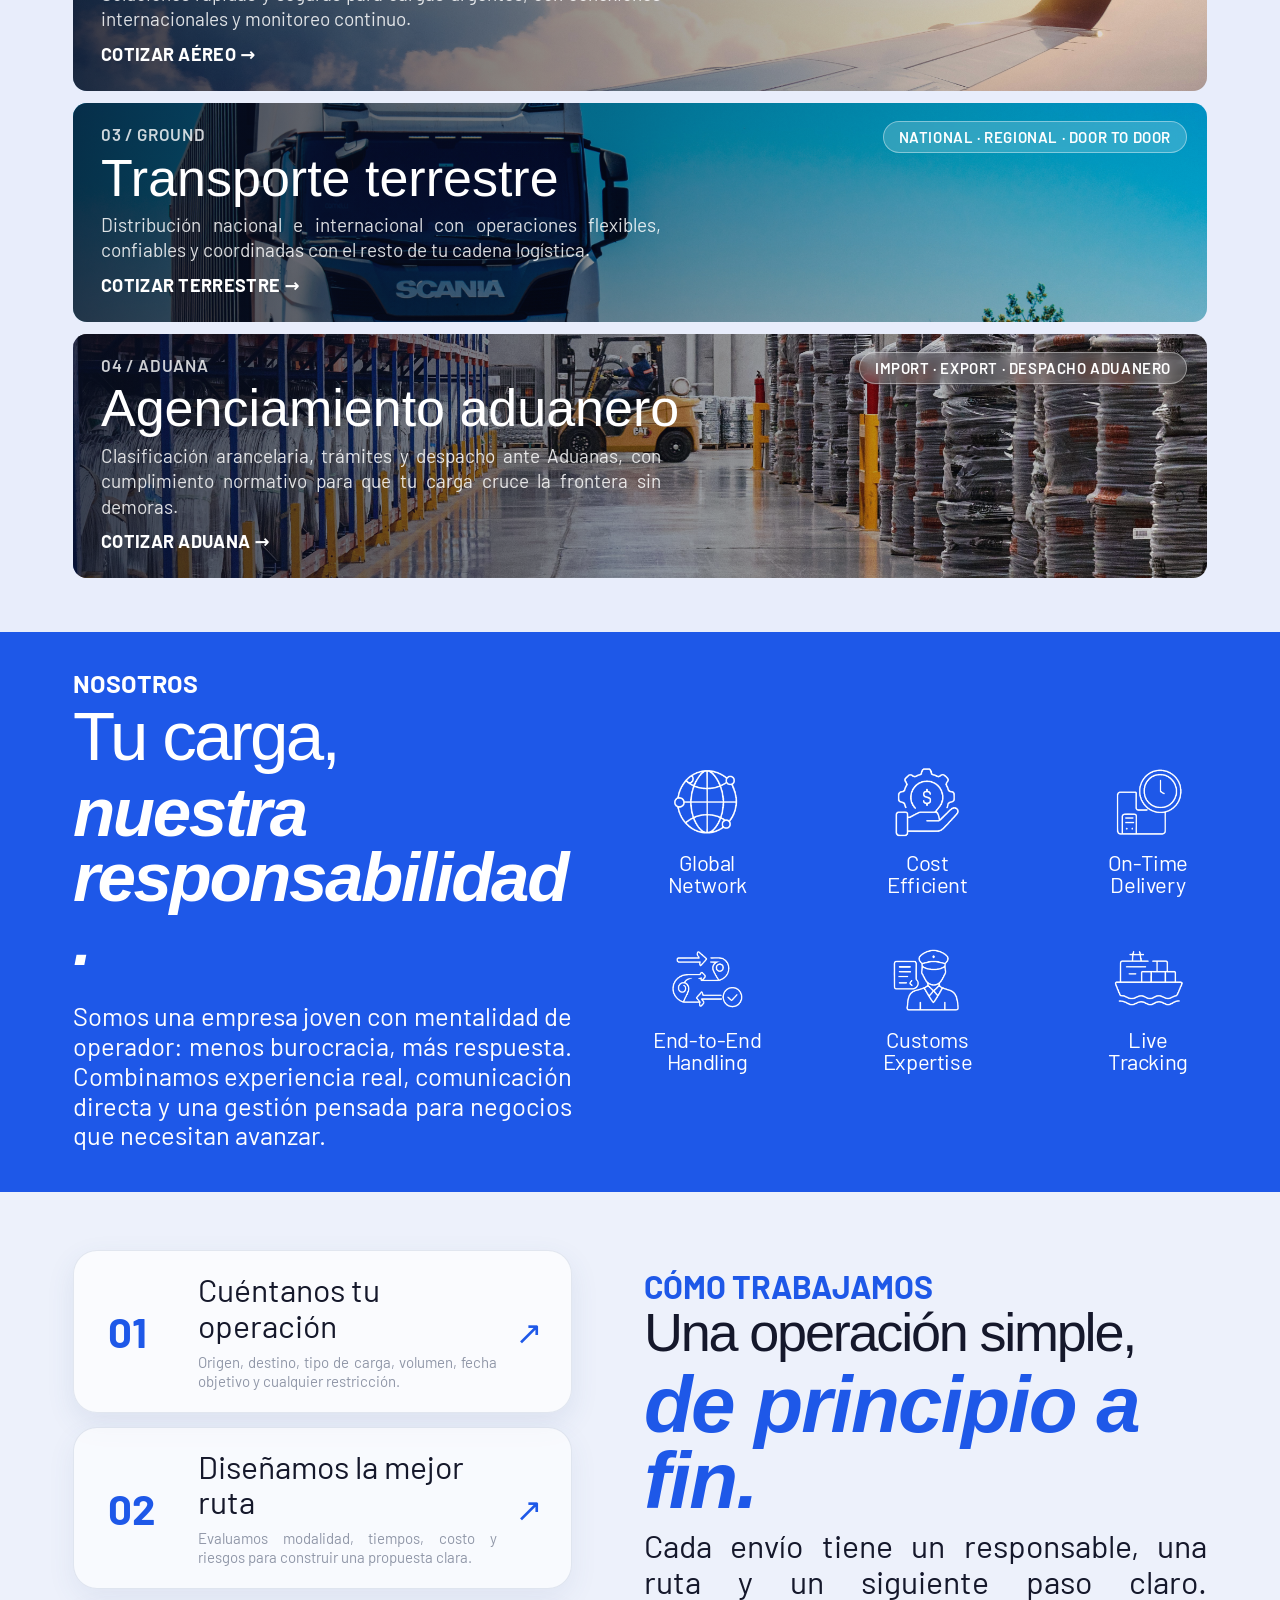
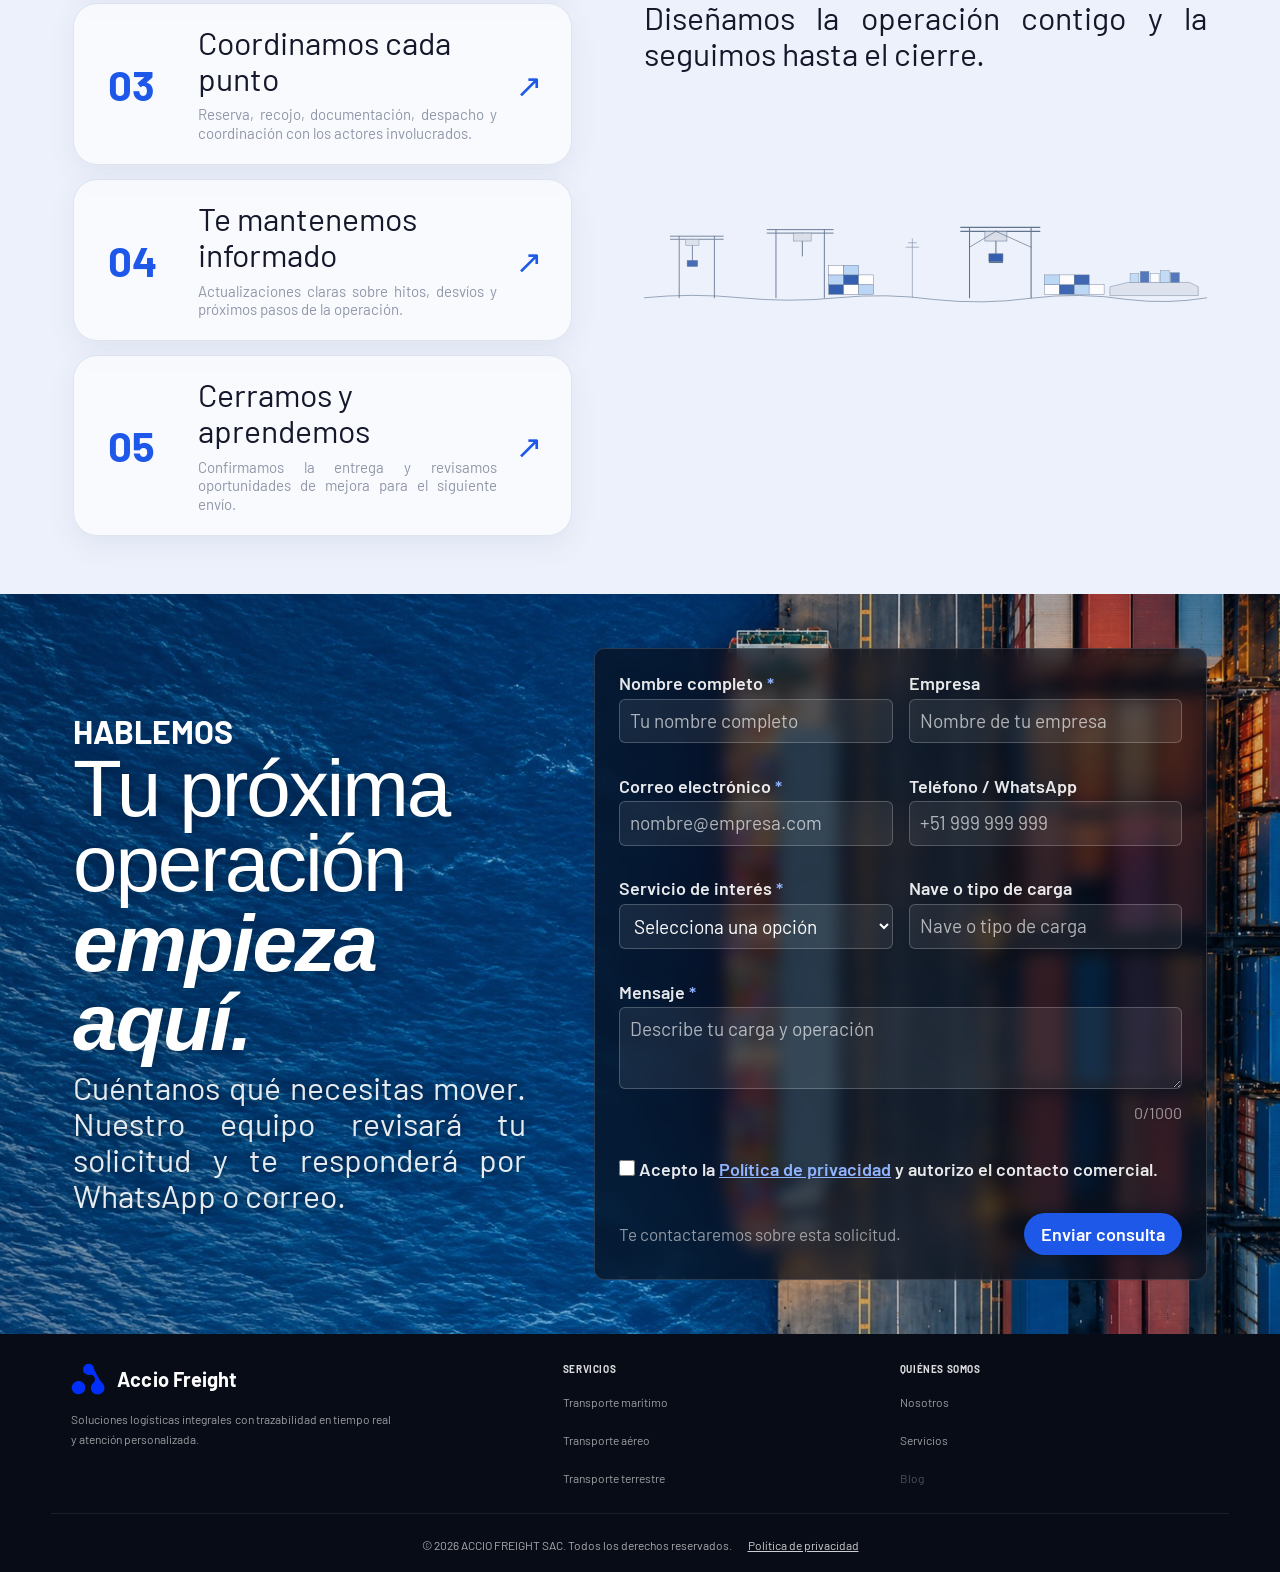
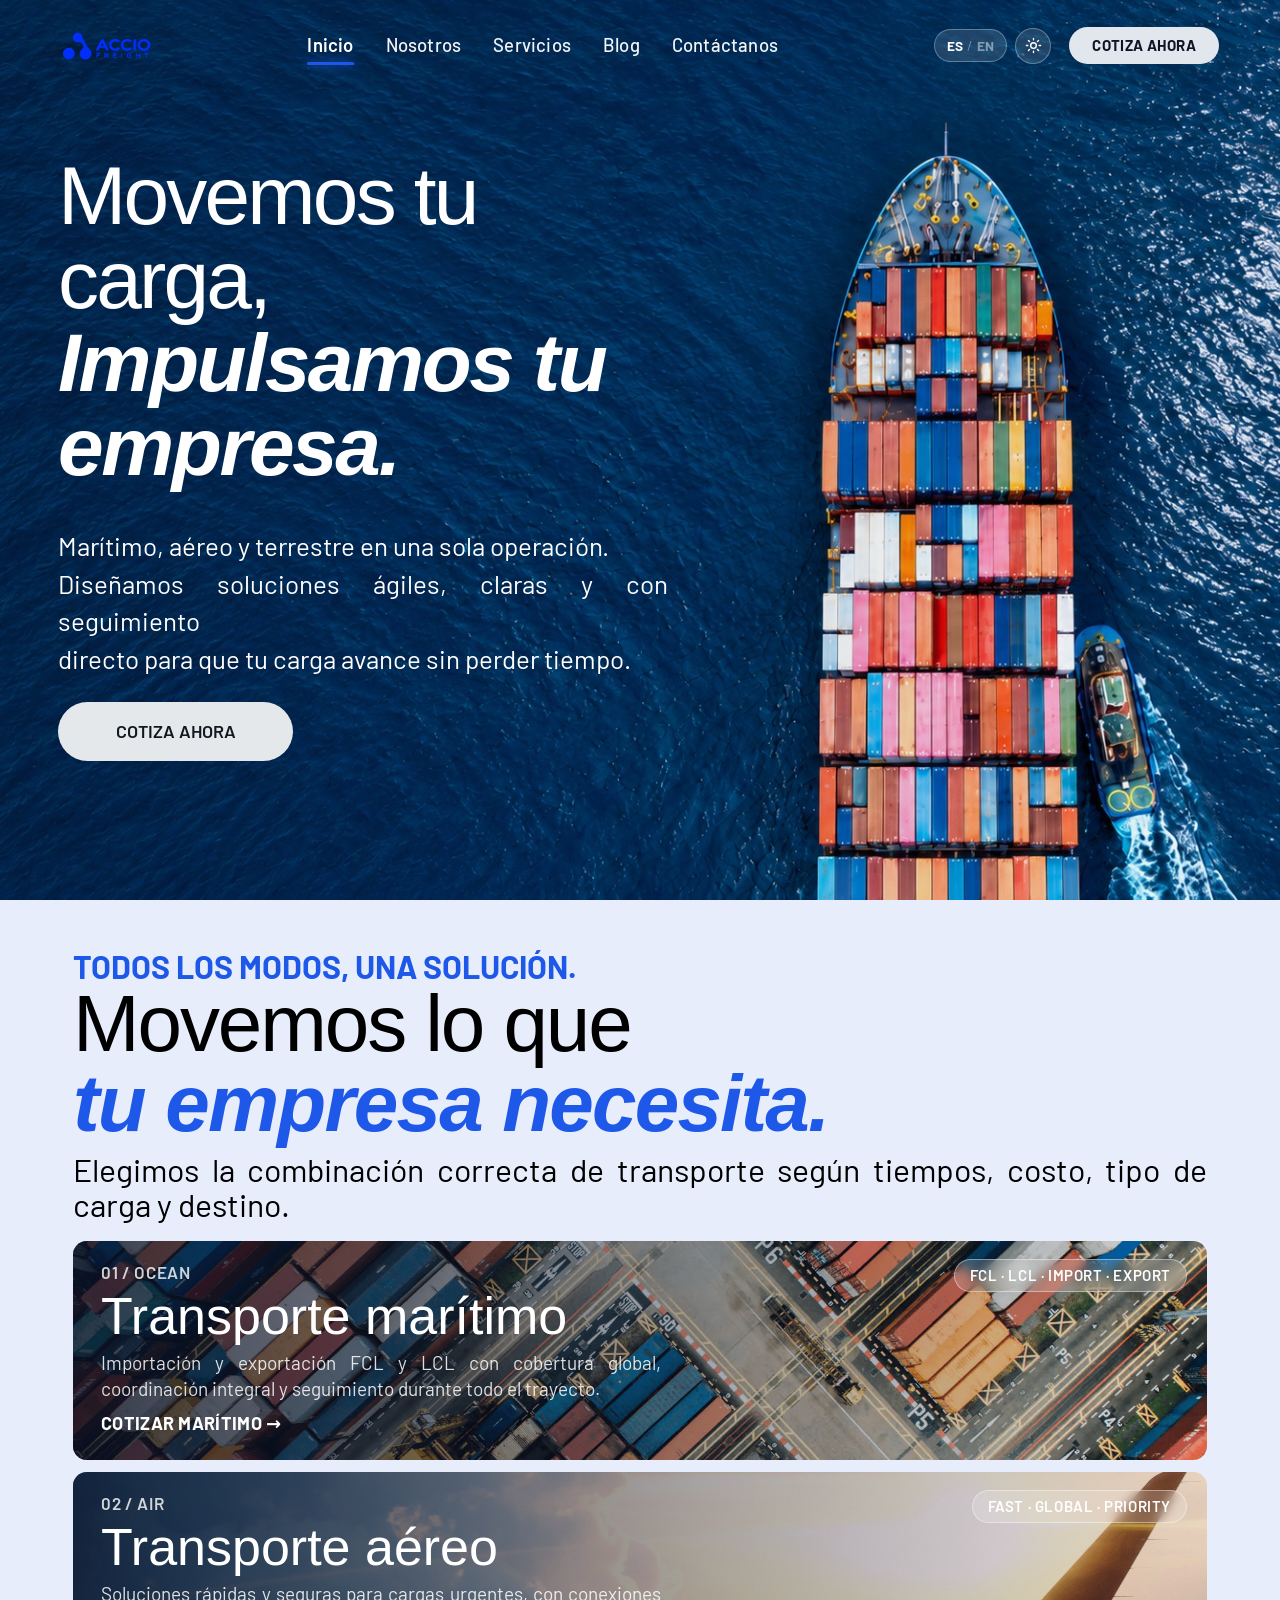
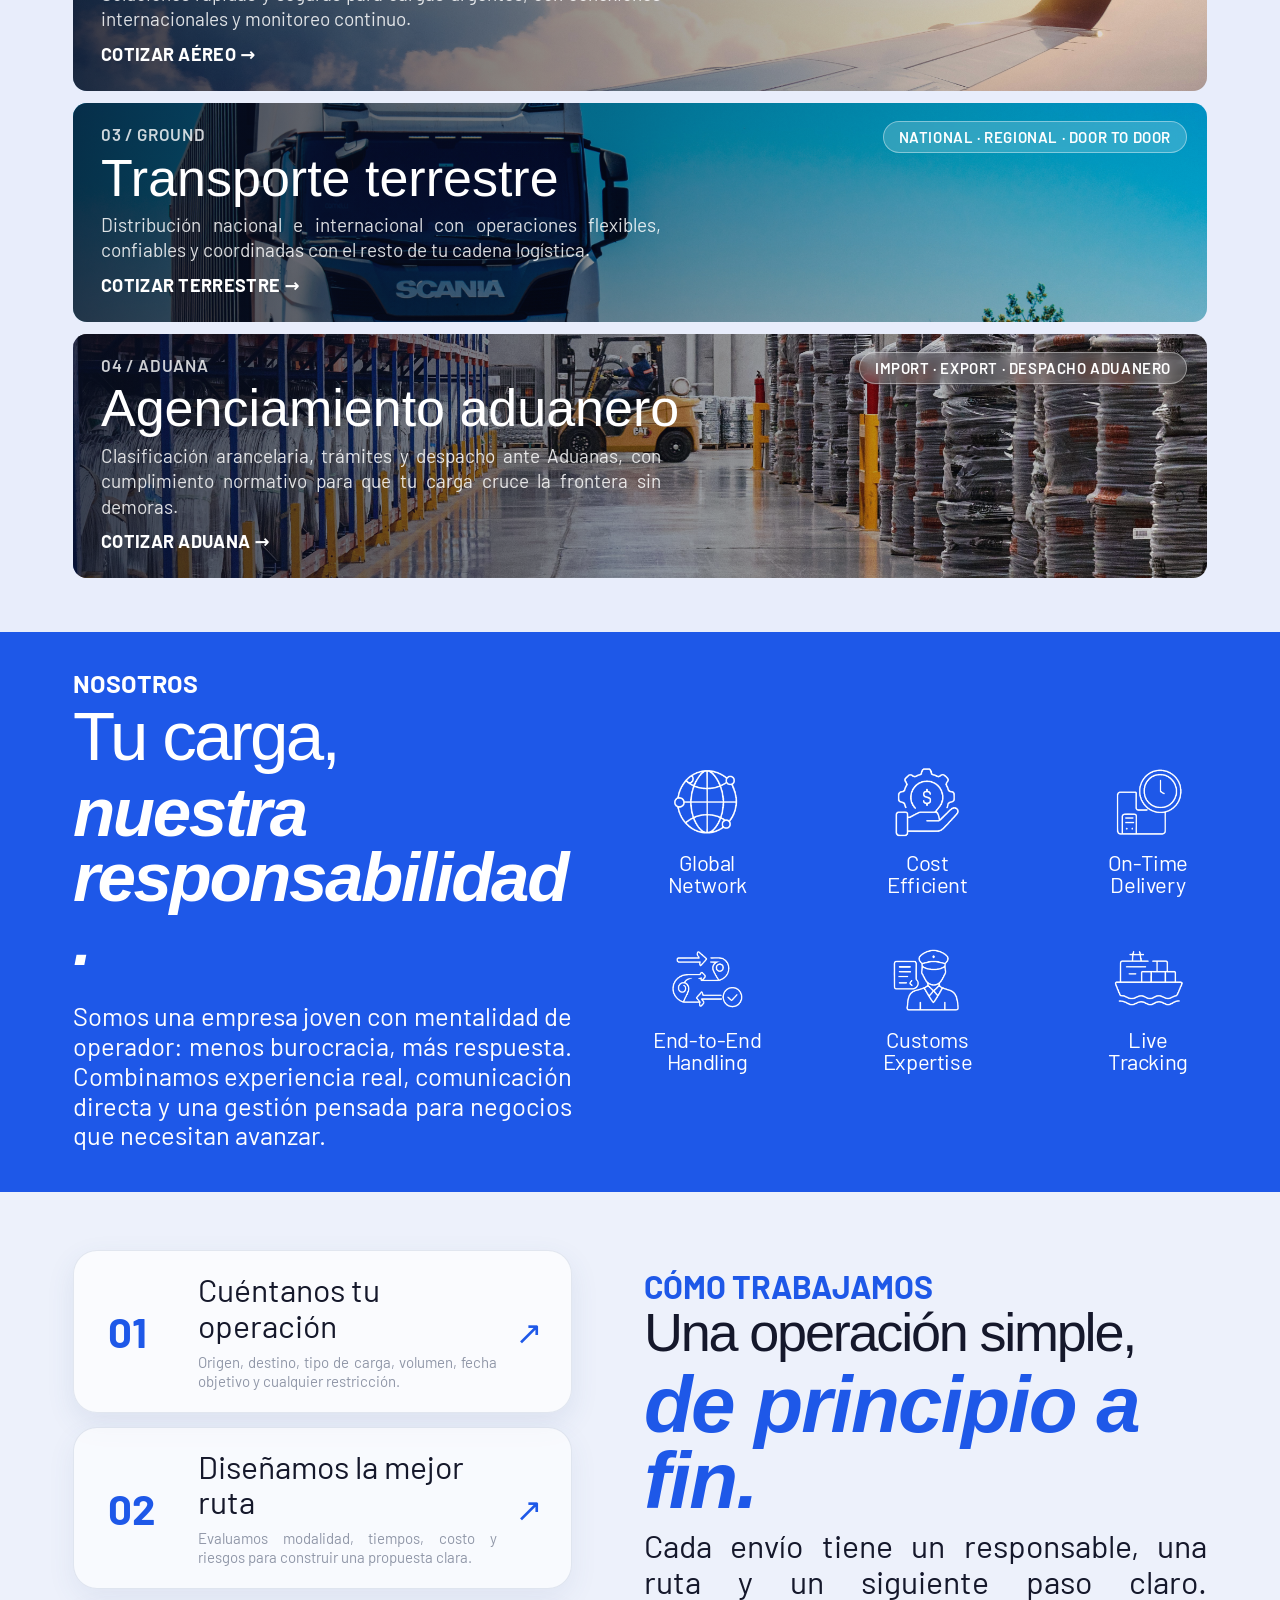
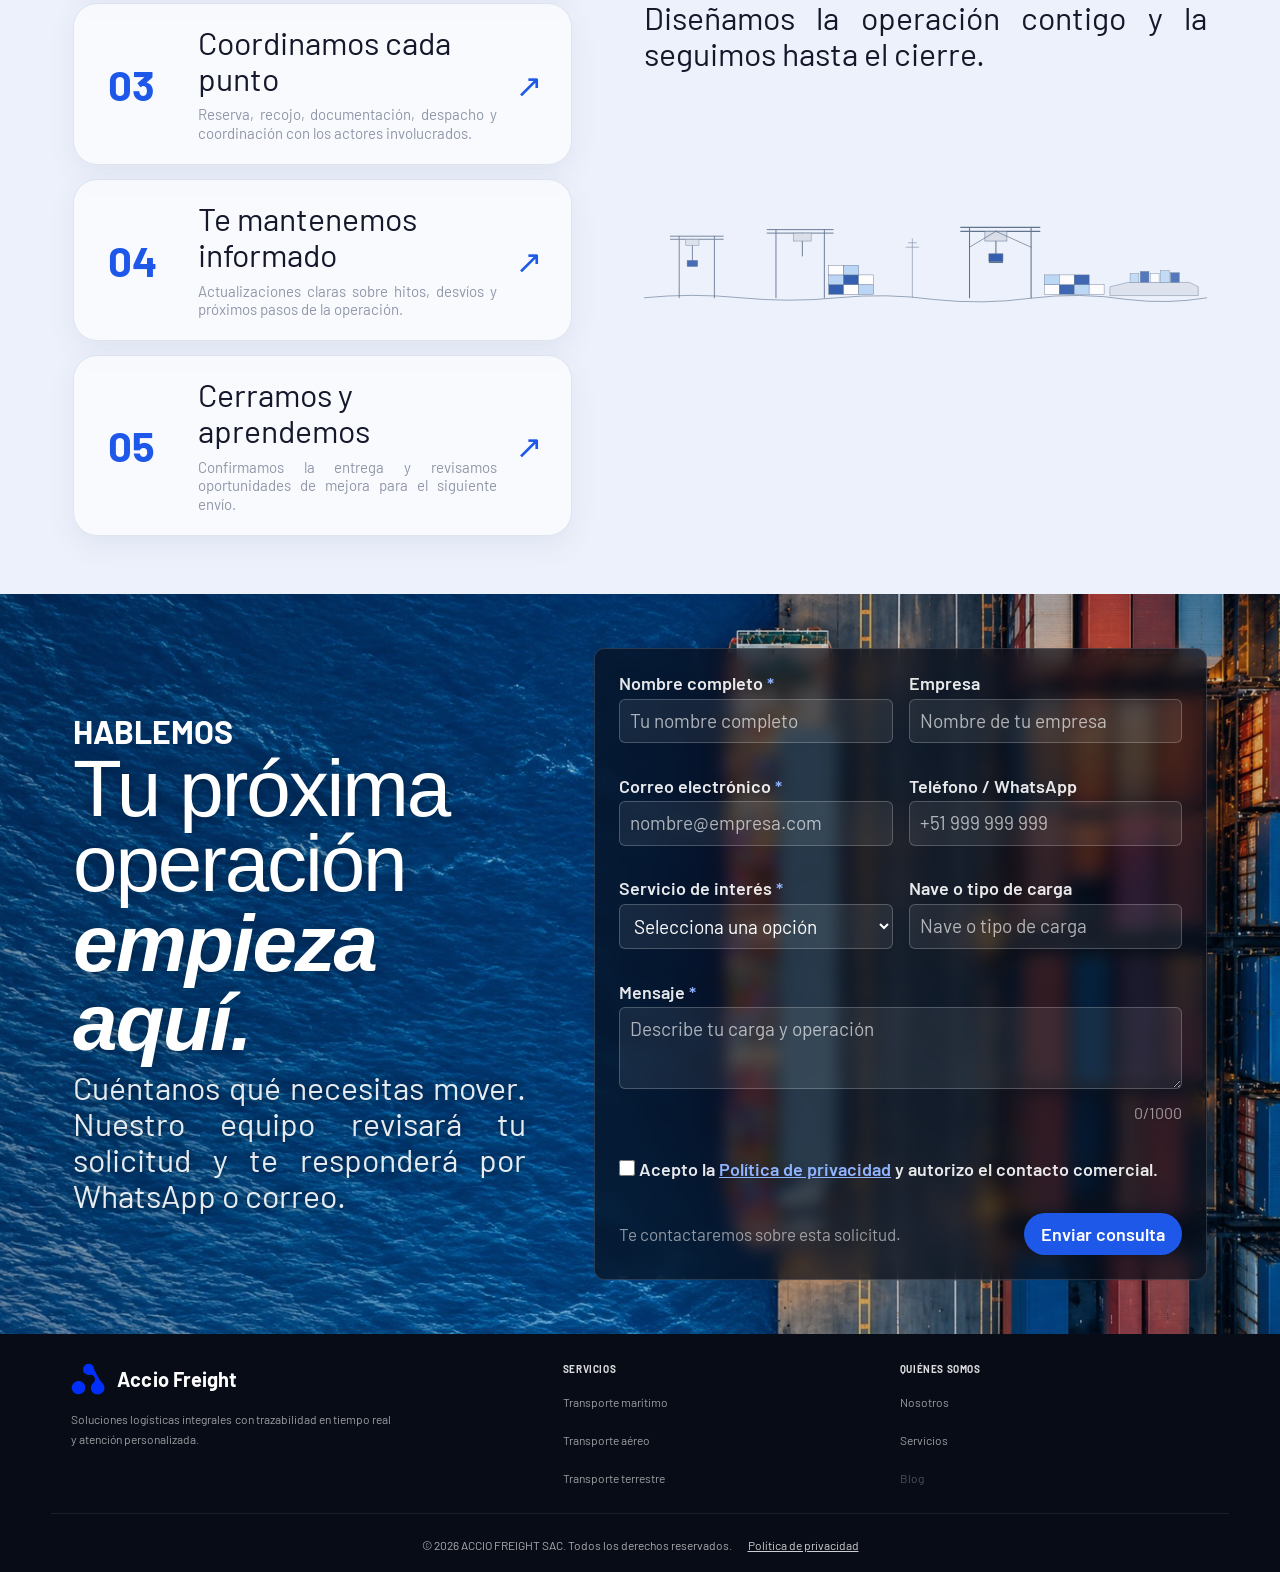
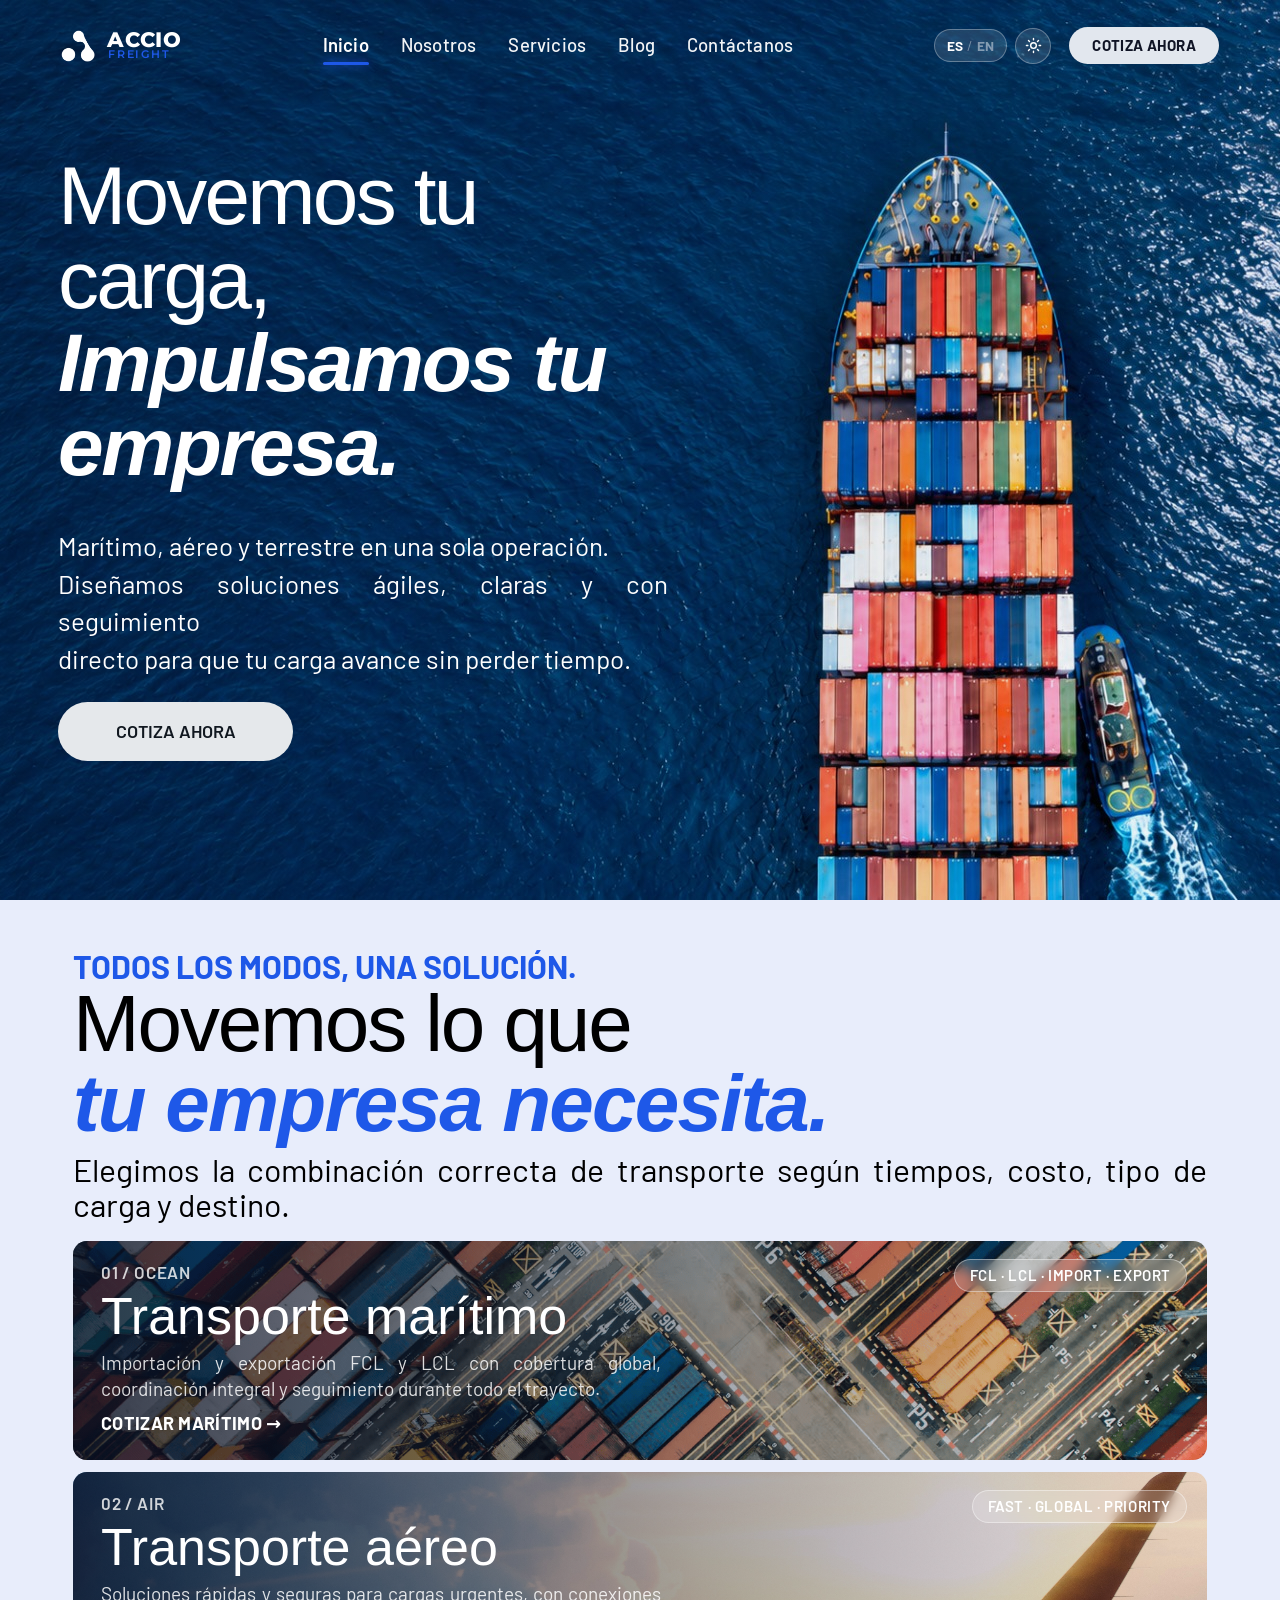
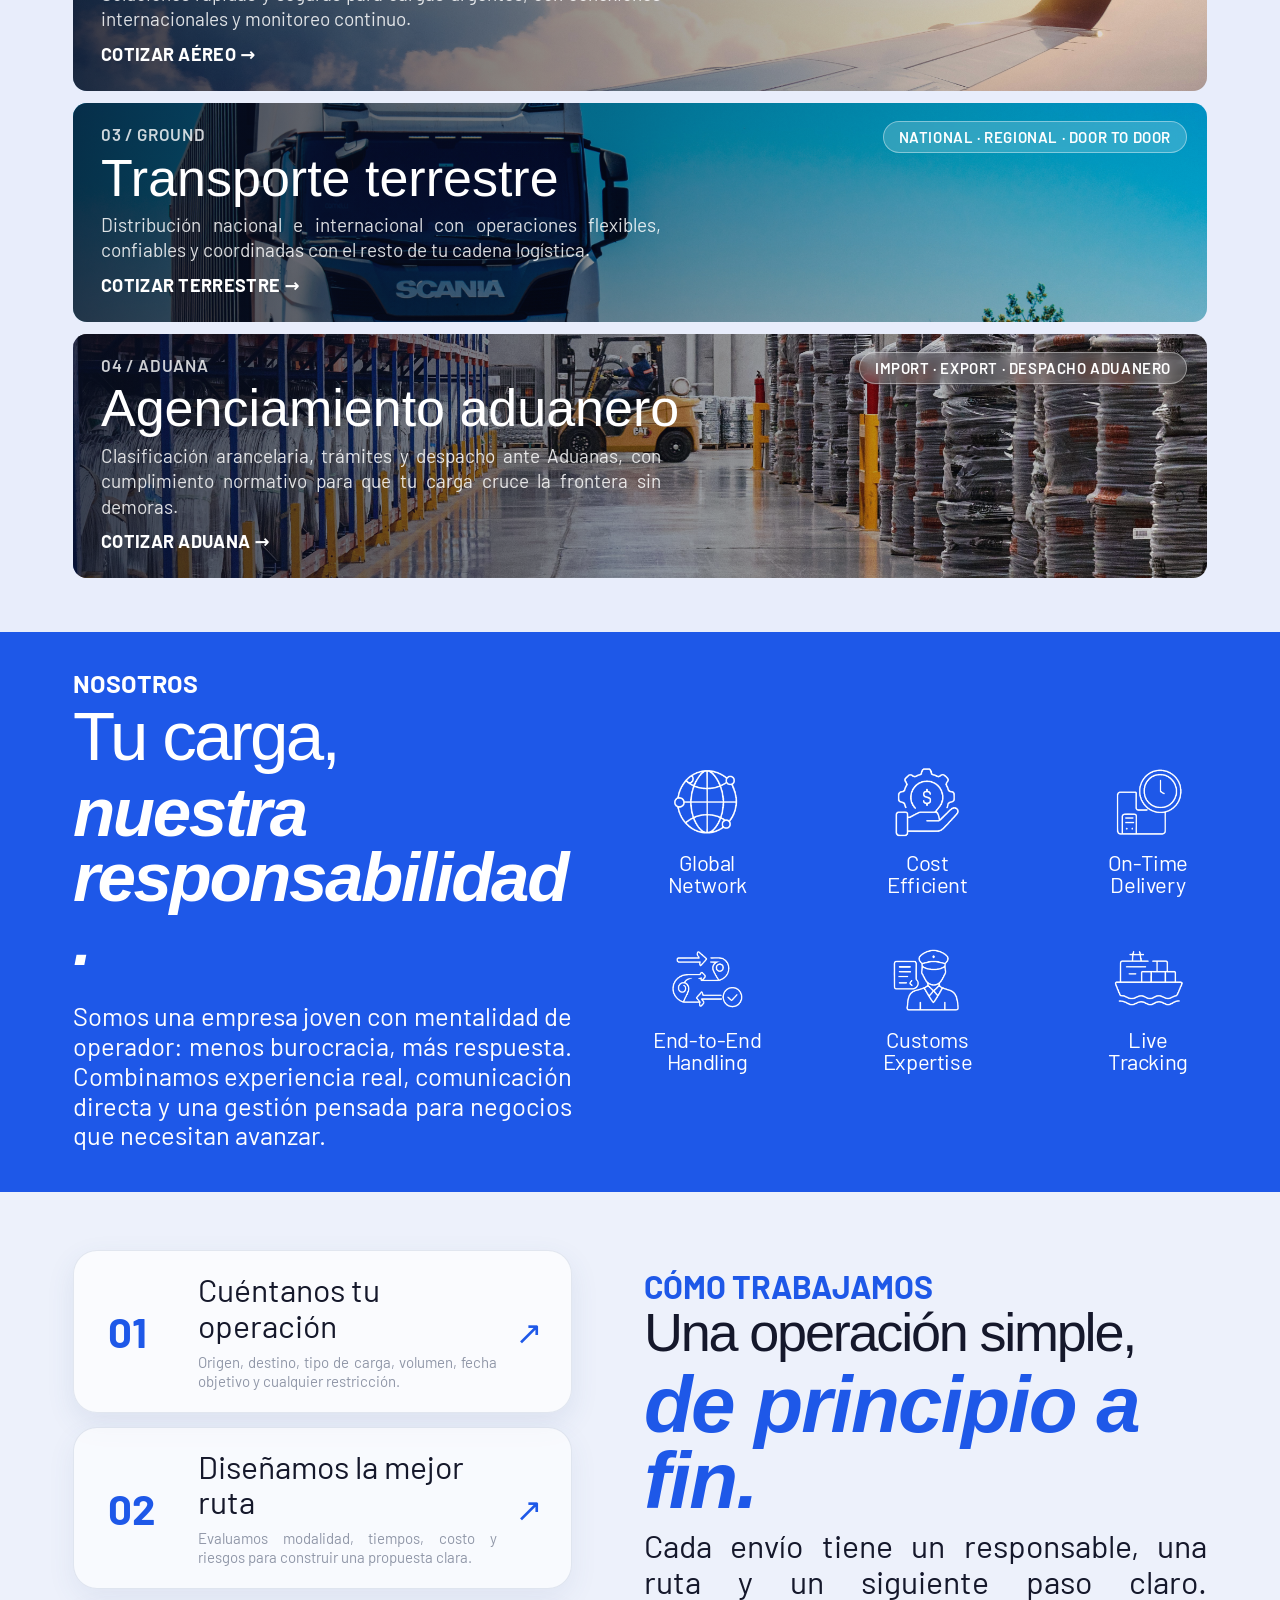
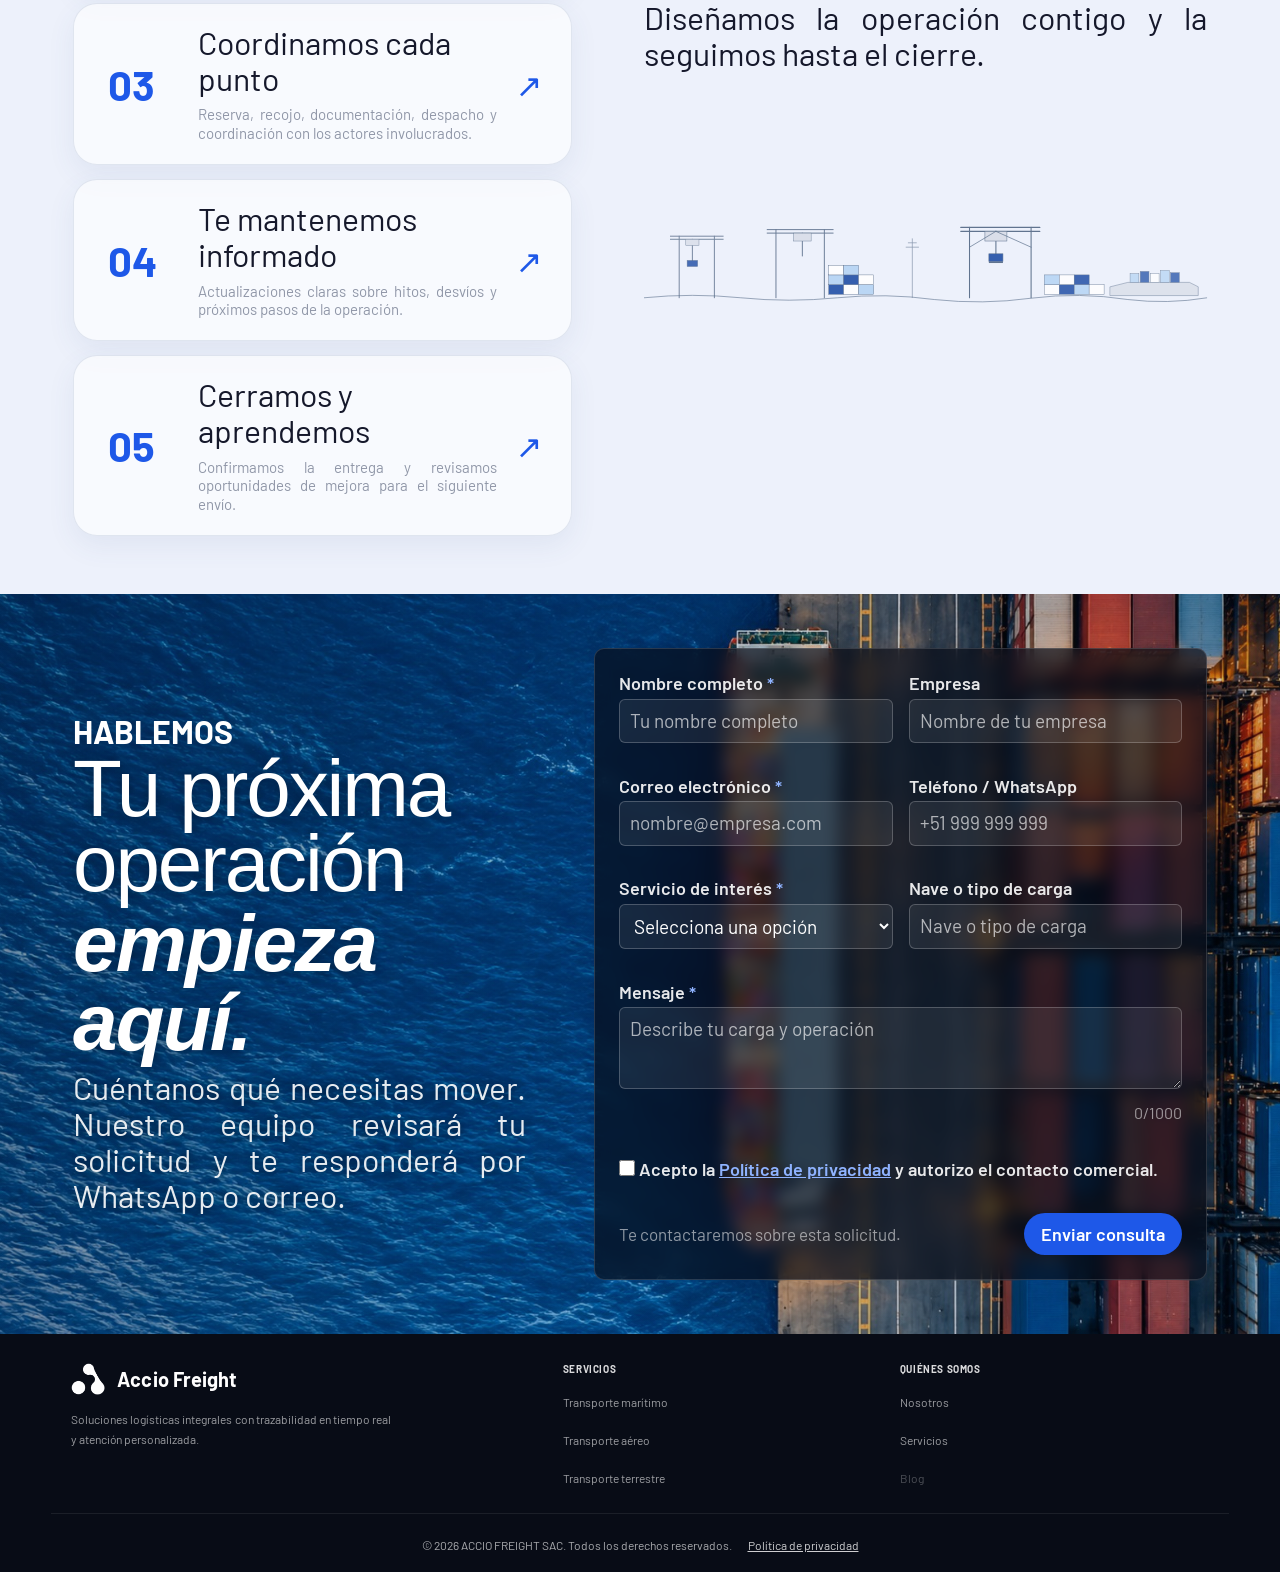
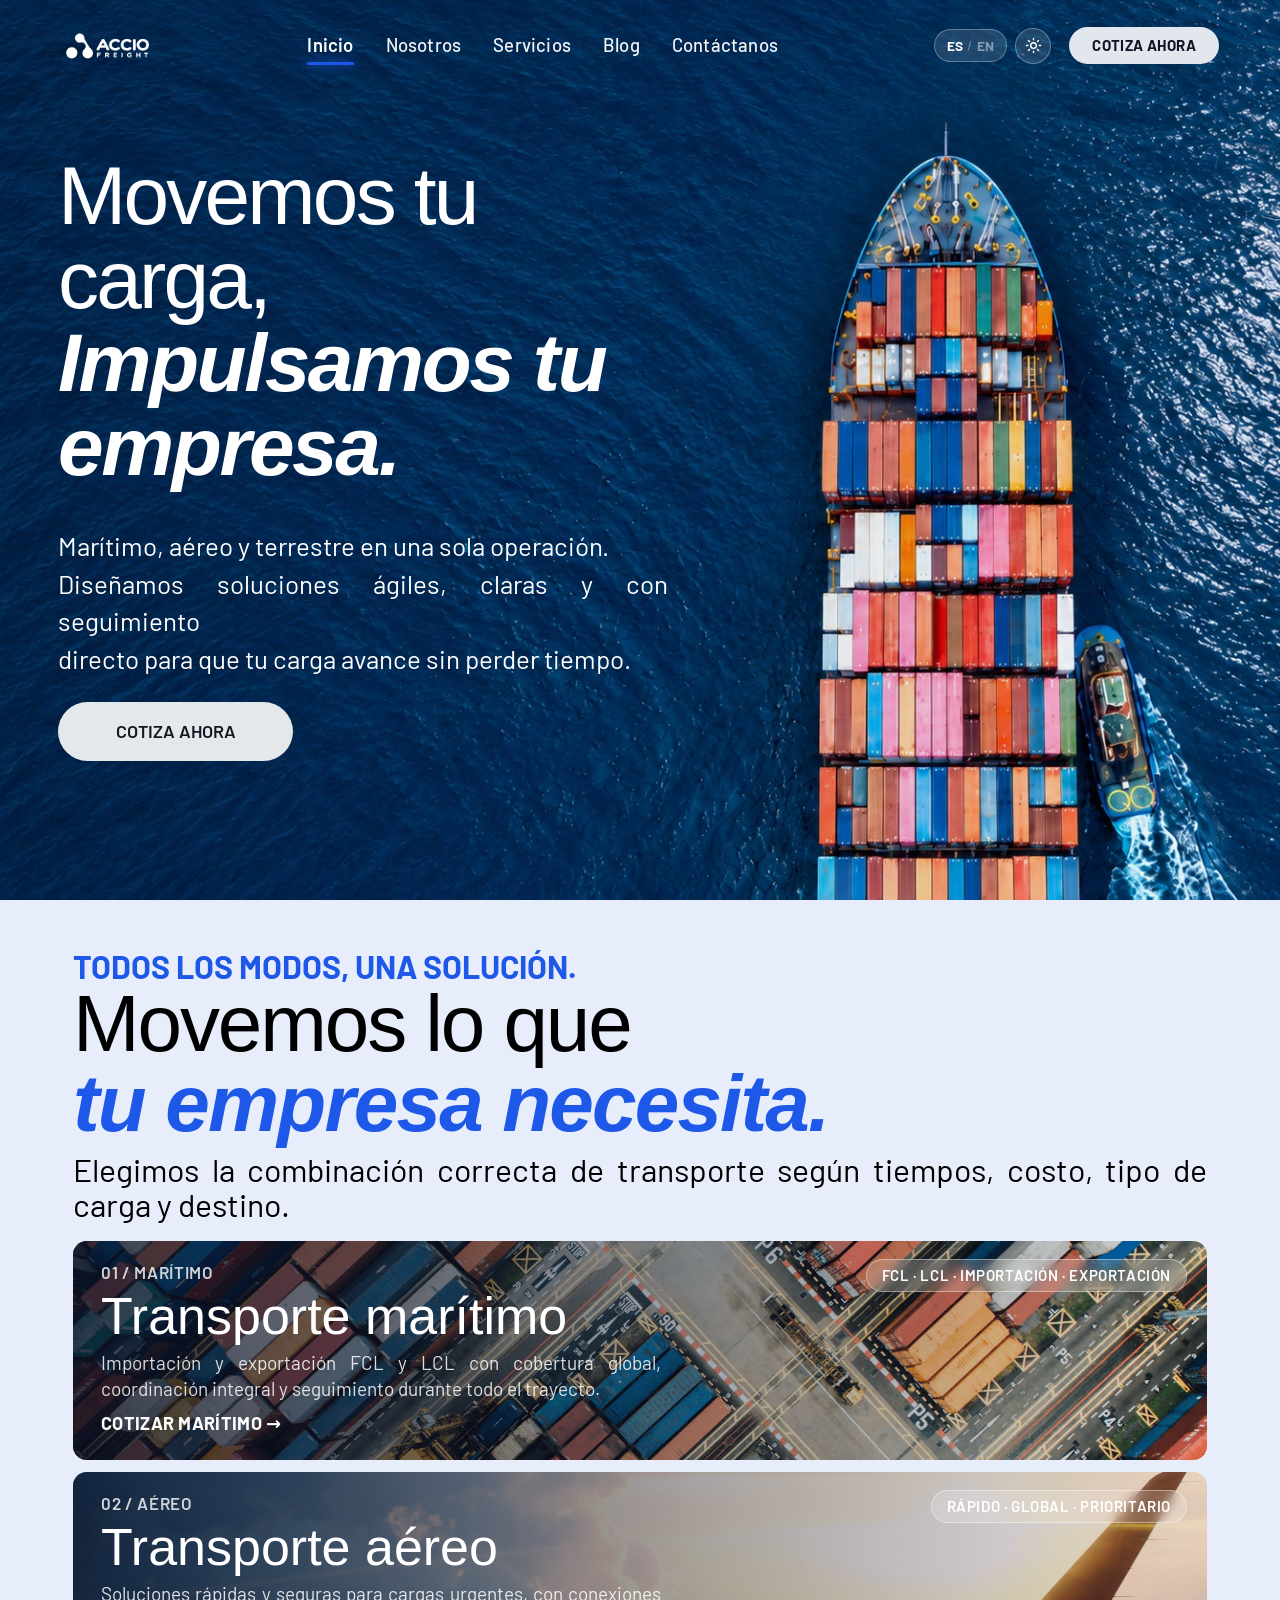
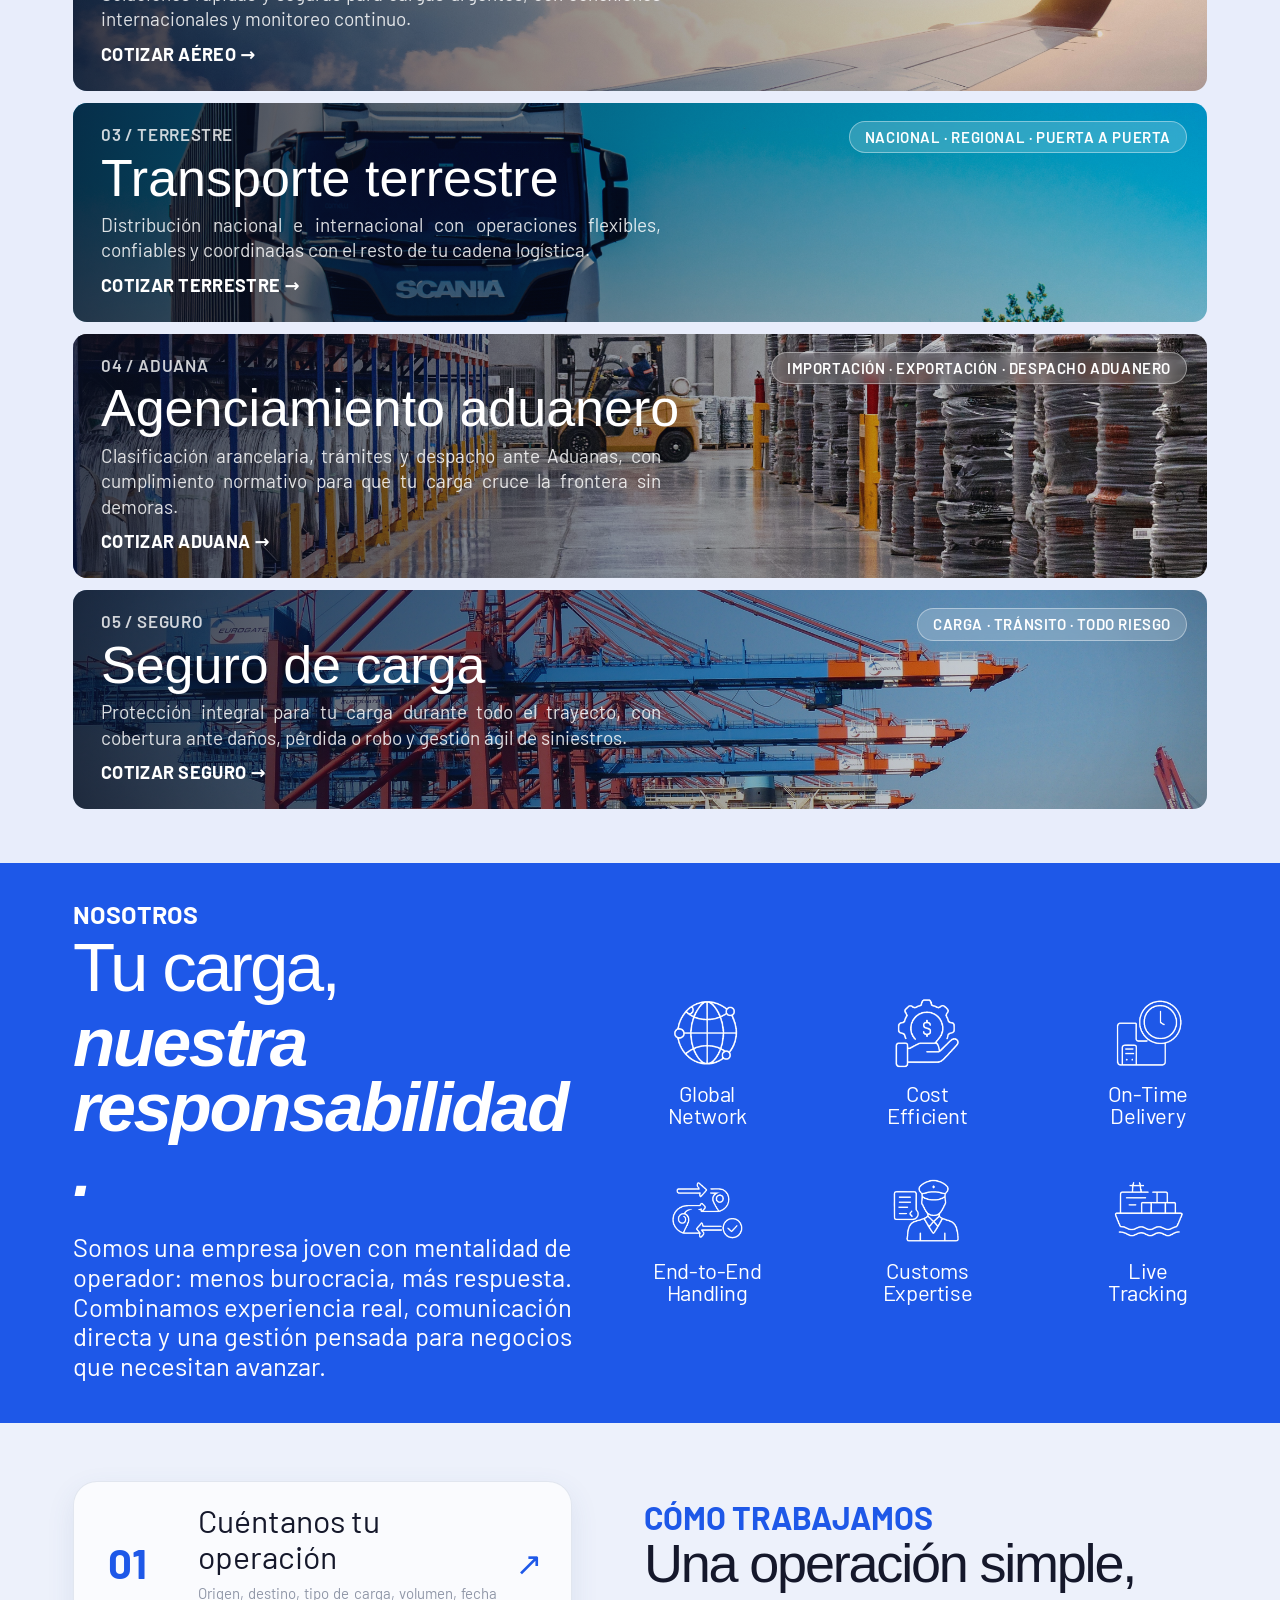
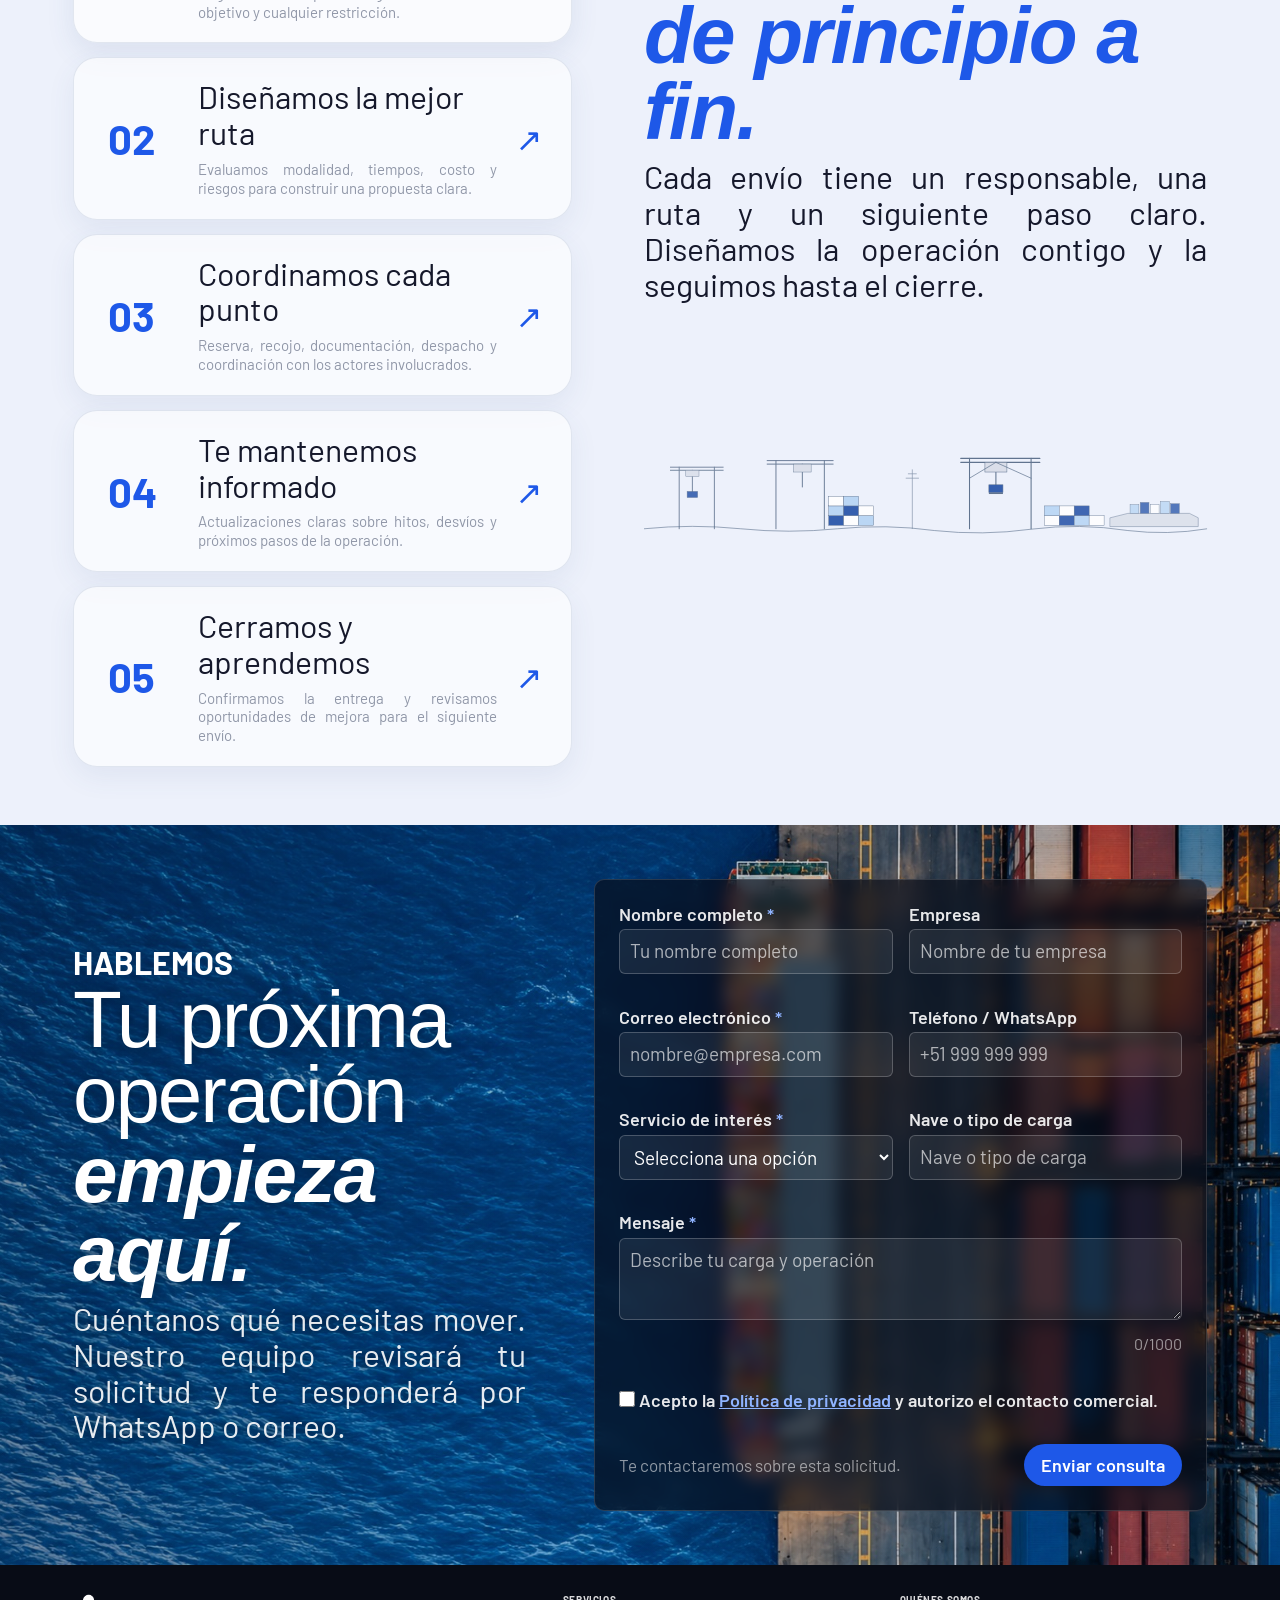
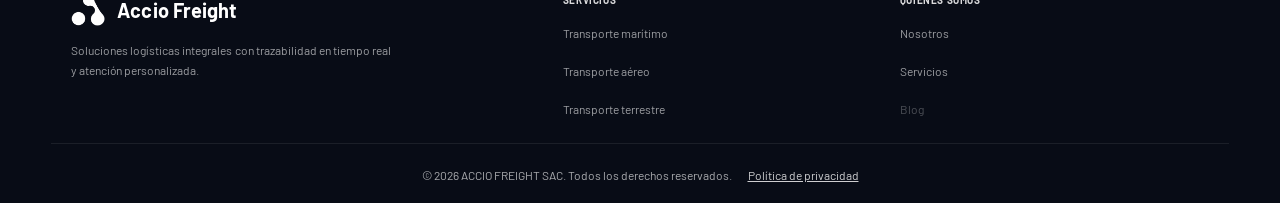
